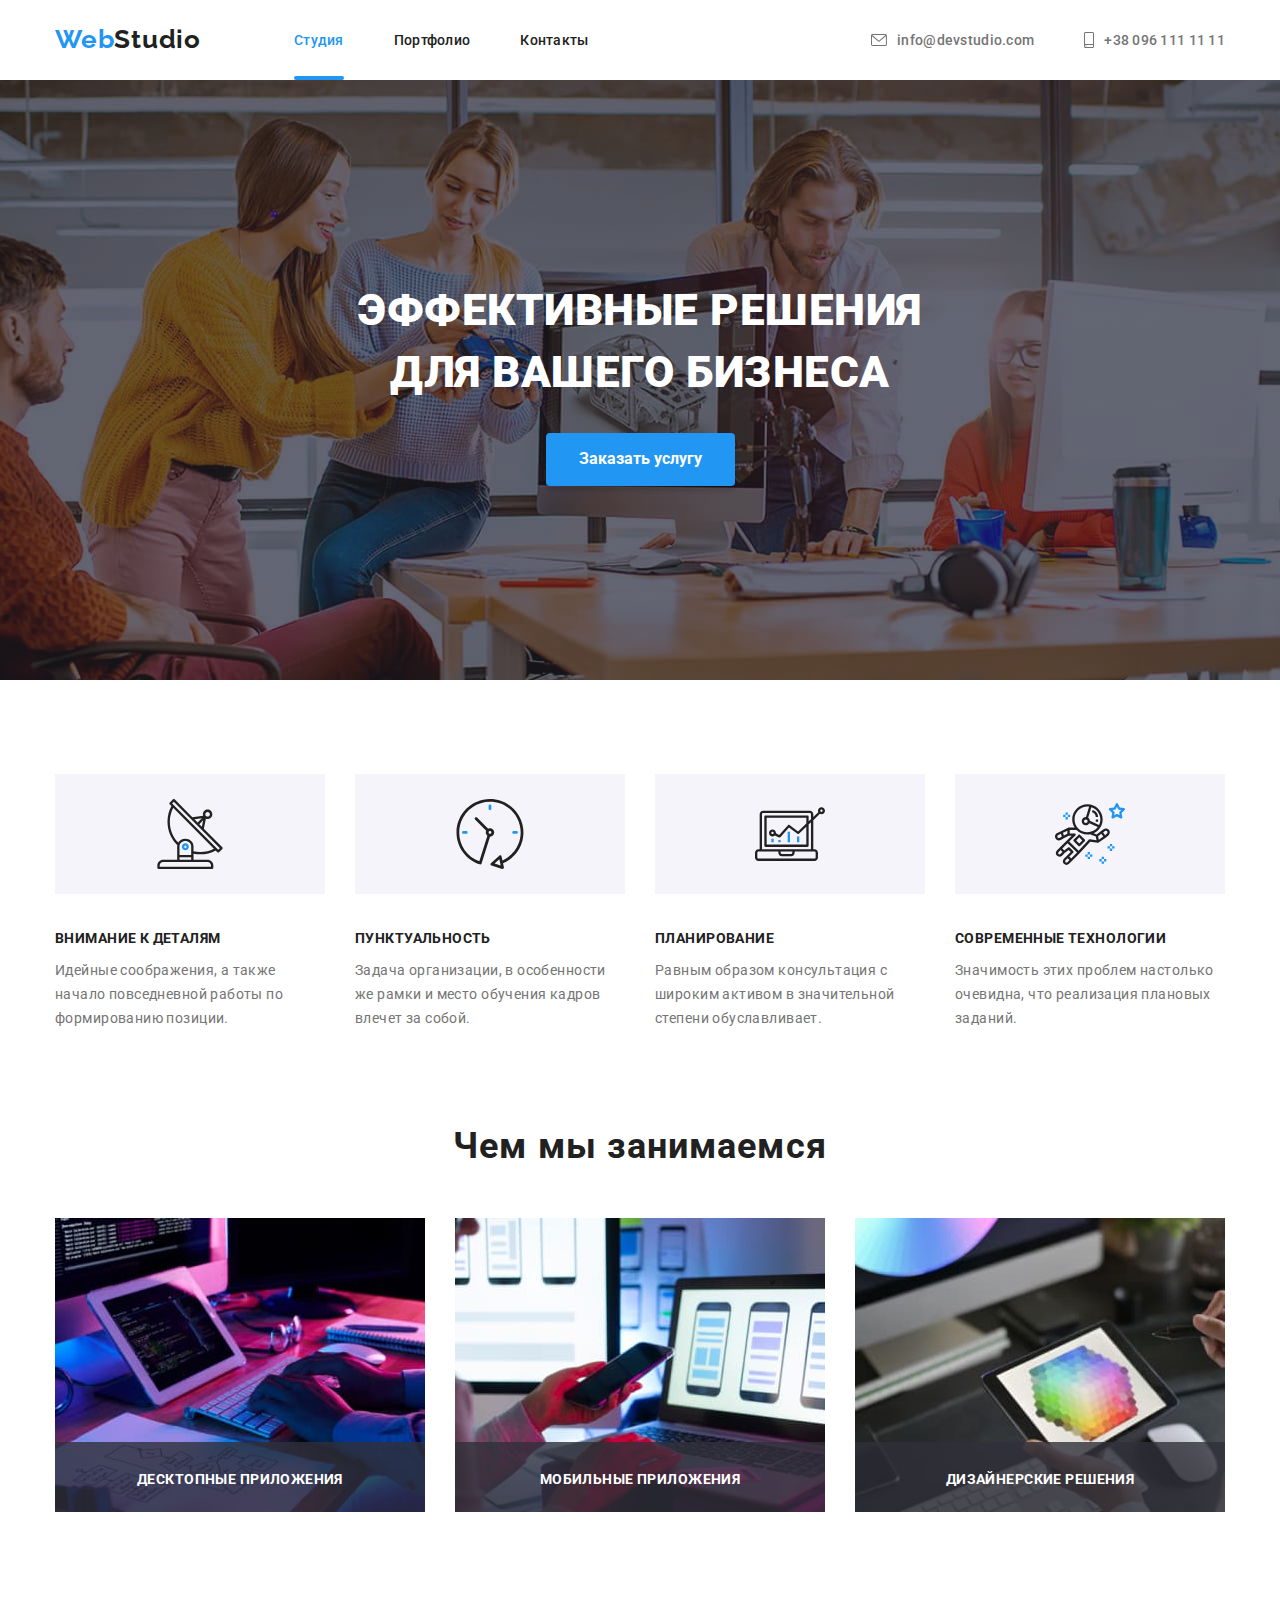
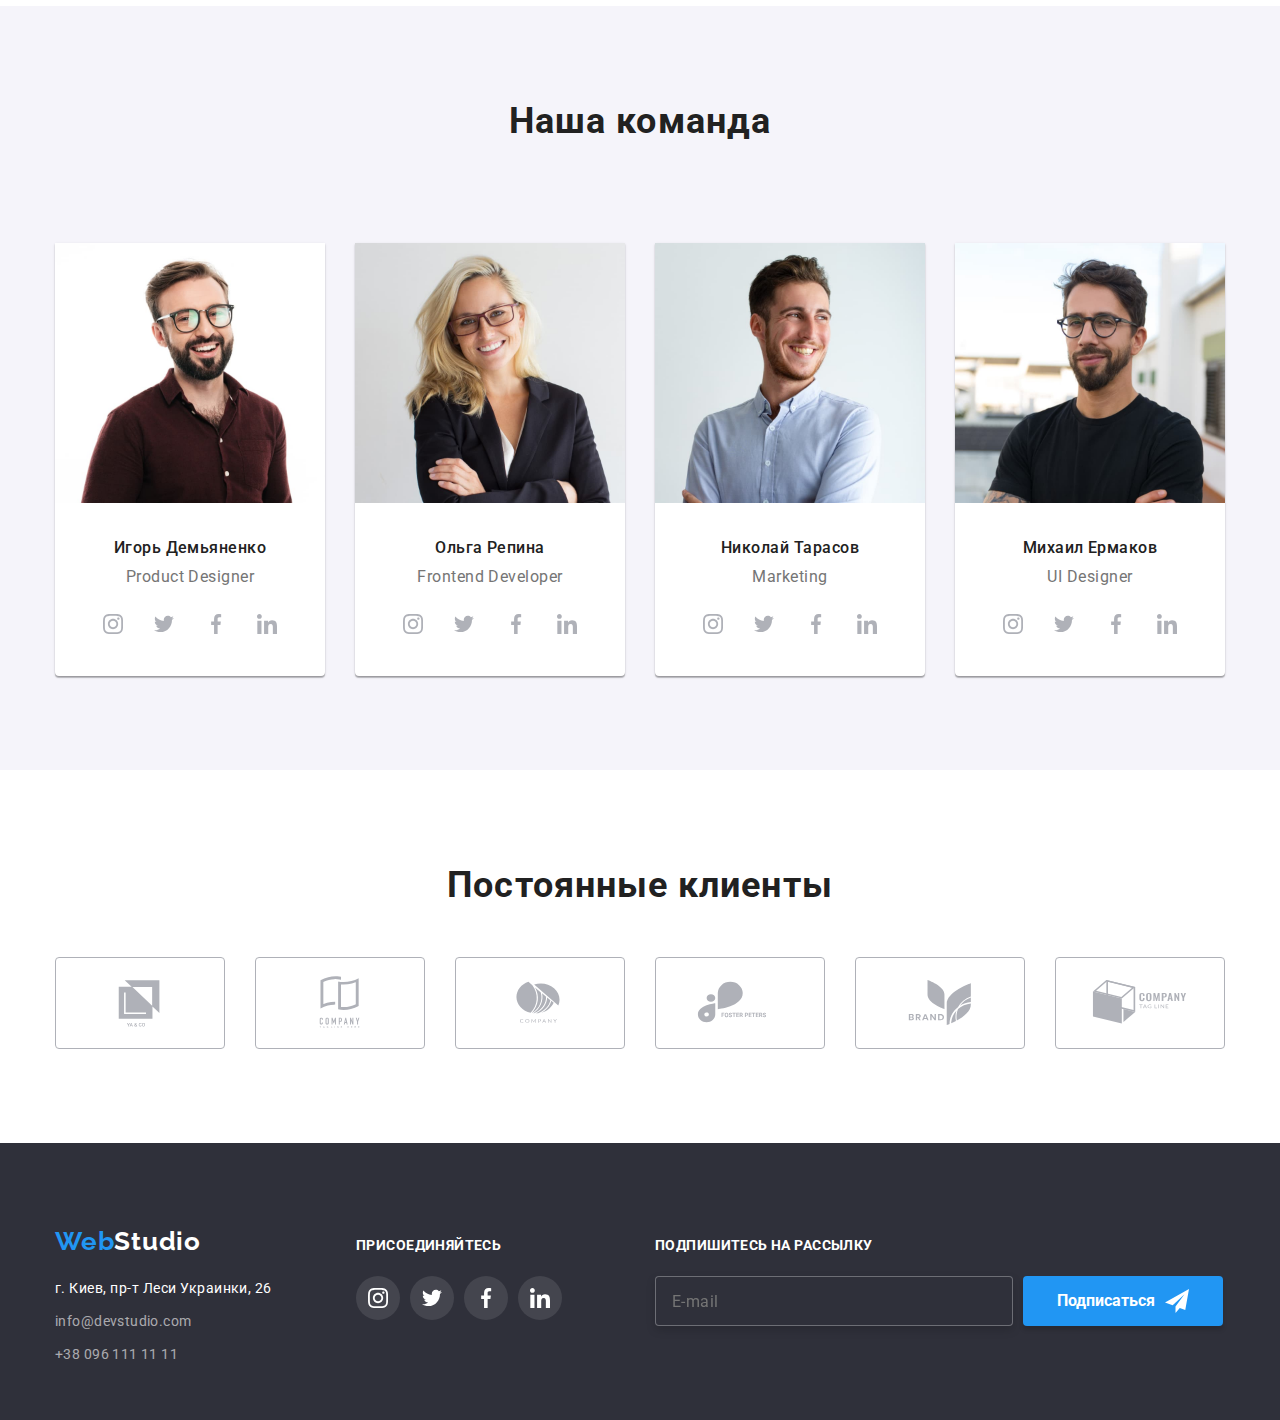
==== index.html @ 2223cd8e "new project" ====
<!DOCTYPE html>
<html lang="en">
<head>
    <meta charset="UTF-8">
    <meta http-equiv="X-UA-Compatible" content="IE=edge">
    <meta name="viewport" content="width=device-width, initial-scale=1.0">
    <title>Index</title>
    <link rel="preconnect" href="https://fonts.googleapis.com">
    <link rel="preconnect" href="https://fonts.gstatic.com" crossorigin>
    <link href="https://fonts.googleapis.com/css2?family=Raleway:wght@700&family=Roboto:wght@400;500;700;900&display=swap"
     rel="stylesheet">
     <link rel="stylesheet" href="https://cdnjs.cloudflare.com/ajax/libs/modern-normalize/1.1.0/modern-normalize.min.css">
    <link rel="stylesheet" href="./css/main.min.css">
</head>
<body>
    <header class="header">
        <div class="container header__container">
            <nav class="header__container">
                <a class="header__logo" href=""><span class="header__logo--accent">Web</span><span
                        class="header__logo--primary">Studio</span></a>
                <ul class="site-nav">
                    <li class="site-nav__item"><a class="site-nav__link site-nav__link--current" href="./index.html">Студия</a></li>
                    <li class="site-nav__item"><a class="site-nav__link "
                            href="./portfolio.html">Портфолио</a></li>
                    <li class="site-nav__item"><a class="site-nav__link" href="">Контакты</a></li>
                </ul>
            </nav>
            <ul class="site-nav">
                <li class="site-nav__item">
                    <a class="site-nav__link site-nav__contacts" href="mailto:info@devstudio.com"><svg class="site-nav__icon-contact"
                            width="16" height="12">
                            <use href="./images/symbol-defs.svg#icon-mail"></use>
                        </svg>info@devstudio.com</a>
                </li>
                <li class="site-nav__item">
                    <a class="site-nav__link site-nav__contacts" href="tel:380961111111"><svg class="site-nav__icon-contact"
                            width="10" height="16">
                            <use href="./images/symbol-defs.svg#icon-smartphone"></use>
                        </svg>+38 096 111 11 11</a>
                </li>
            </ul>
        </div>
    </header>
    <main>
        <section class="hero">
            <h1 class="hero__title">
                ЭФФЕКТИВНЫЕ РЕШЕНИЯ<br>ДЛЯ ВАШЕГО БИЗНЕСА
            </h1>
            <button data-modal-open class="hero__button" type="button">Заказать услугу</button>
        </section>
        <section class="section section__benefits ">
            <div class="container">
            <ul class="feature">
                <li class="feature__list">
                    <svg class="feature__icon"><use href="./images/symbol-defs.svg#icon-antenna"></use></svg>
                    <h3 class="feature__title">
                        Внимание к деталям
                    </h3>
                    <p class="feature__text">
                        Идейные соображения, а также начало повседневной работы по формированию позиции.
                    </p>
                </li>
                <li class="feature__list">
                    <svg class="feature__icon"><use href="./images/symbol-defs.svg#icon-clock"></use></svg>
                    <h3 class="feature__title">
                        Пунктуальность
                    </h3>
                    <p class="feature__text">
                        Задача организации, в особенности же рамки и место обучения кадров влечет за собой.
                    </p>
                </li>
                <li class="feature__list">
                    <svg class="feature__icon"><use href="./images/symbol-defs.svg#icon-diagram"></use></svg>
                    <h3 class="feature__title">
                        Планирование
                    </h3>
                    <p class="feature__text">
                        Равным образом консультация с широким активом в значительной степени обуславливает.
                    </p>
                </li>
                <li class="feature__list">
                    <svg class="feature__icon"><use href="./images/symbol-defs.svg#icon-astronaut"></use></svg>
                    <h3 class="feature__title">
                        Современные технологии
                    </h3>
                    <p class="feature__text">
                        Значимость этих проблем настолько очевидна, что реализация плановых заданий.
                    </p>
                </li>
            </ul>
            </div>
         </section>
            <section class="section">
            <div class="container">
            <h2 class="section__title">
                Чем мы занимаемся
            </h2>
            <ul class="projects">
                <li class="projects__position">
                    <img src="./images/img-pc.jpg" alt="pc" width="370">
                <h3 class="projects__title">
                    ДЕСКТОПНЫЕ ПРИЛОЖЕНИЯ
                </h3>
                </li>
                <li class="projects__position">
                    <img src="./images/img-notebook.jpg" alt="notebook" width="370">
                <h3 class="projects__title">МОБИЛЬНЫЕ ПРИЛОЖЕНИЯ</h3>
                </li>
                <li class="projects__position">
                    <img src="./images/img-tablet.jpg" alt="tablet" width="370">
                <h3 class="projects__title">ДИЗАЙНЕРСКИЕ РЕШЕНИЯ</h3>
                </li> 
            </ul>
            </div>
        </section>
        <section class="section section--background-grey">
            <div class="container">
            <h2 class="section__title">
                Наша команда
            </h2>
            <ul class="team">
                <li class="team--box-shadow">
                    <img src="./images/img1section2.jpg" alt="Product Designer" width="270">
                    <div class="team--box-position">
                         <h3 class="team__names">Игорь Демьяненко</h3>
                         <p class="team__profession">Product Designer</p>
                        <ul class="team__social-link">
                            <li class="team__social-link--position"><a href="https://www.instagram.com"><svg class="team__icon"><use href="./images/symbol-defs.svg#icon-instagram"></use></svg></a></li>        
                            <li class="team__social-link--position"><a href="https://www.twitter.com"><svg class="team__icon"><use href="./images/symbol-defs.svg#icon-twitter"></use></svg></a></li>
                            <li class="team__social-link--position"><a href="https://www.facebook.com"><svg class="team__icon"><use href="./images/symbol-defs.svg#icon-facebook"></use></svg></a></li>
                            <li class="team__social-link--position"><a href="https://www.linkedin.com"><svg class="team__icon"><use href="./images/symbol-defs.svg#icon-linkedin"></use></svg></a></li>
                        </ul>
                        </div>
                </li>
                <li class="team--box-shadow">
                    <img src="./images/img2section2.jpg" alt="Frontend Developer" width="270">
                   <div class="team--box-position">
                        <h3 class="team__names">Ольга Репина</h3>
                        <p class="team__profession">Frontend Developer</p>
                    <ul class="team__social-link">
                        <li class="team__social-link--position"><a href="https://www.instagram.com"><svg class="team__icon">
                                    <use href="./images/symbol-defs.svg#icon-instagram"></use>
                                </svg></a></li>
                        <li class="team__social-link--position"><a href="https://www.twitter.com"><svg class="team__icon">
                                    <use href="./images/symbol-defs.svg#icon-twitter"></use>
                                </svg></a></li>
                        <li class="team__social-link--position"><a href="https://www.facebook.com"><svg class="team__icon">
                                    <use href="./images/symbol-defs.svg#icon-facebook"></use>
                                </svg></a></li>
                        <li class="team__social-link--position"><a href="https://www.linkedin.com"><svg class="team__icon">
                                    <use href="./images/symbol-defs.svg#icon-linkedin"></use>
                                </svg></a></li>
                    </ul>
                    </div>
                </li>
                <li class="team--box-shadow">
                    <img src="./images/img3section2.jpg" alt="Marketing" width="270">
                   <div class="team--box-position">
                        <h3 class="team__names">Николай Тарасов</h3>
                        <p class="team__profession">Marketing</p>
                    <ul class="team__social-link">
                        <li class="team__social-link--position"><a href="https://www.instagram.com"><svg class="team__icon">
                                    <use href="./images/symbol-defs.svg#icon-instagram"></use>
                                </svg></a></li>
                        <li class="team__social-link--position"><a href="https://www.twitter.com"><svg class="team__icon">
                                    <use href="./images/symbol-defs.svg#icon-twitter"></use>
                                </svg></a></li>
                        <li class="team__social-link--position"><a href="https://www.facebook.com"><svg class="team__icon">
                                    <use href="./images/symbol-defs.svg#icon-facebook"></use>
                                </svg></a></li>
                        <li class="team__social-link--position"><a href="https://www.linkedin.com"><svg class="team__icon">
                                    <use href="./images/symbol-defs.svg#icon-linkedin"></use>
                                </svg></a></li>
                    </ul>
                    </div>
                </li>
                <li class="team--box-shadow">
                    <img src="./images/img4section2.jpg" alt="UI Designer" width="270">
                  <div class="team--box-position">
                    <h3 class="team__names">Михаил Ермаков</h3>
                    <p class="team__profession">UI Designer</p>
                <ul class="team__social-link">
                    <li class="team__social-link--position"><a href="https://www.instagram.com"><svg class="team__icon">
                                <use href="./images/symbol-defs.svg#icon-instagram"></use>
                            </svg></a></li>
                    <li class="team__social-link--position"><a href="https://www.twitter.com"><svg class="team__icon">
                                <use href="./images/symbol-defs.svg#icon-twitter"></use>
                            </svg></a></li>
                    <li class="team__social-link--position"><a href="https://www.facebook.com"><svg class="team__icon">
                                <use href="./images/symbol-defs.svg#icon-facebook"></use>
                            </svg></a></li>
                    <li class="team__social-link--position"><a href="https://www.linkedin.com"><svg class="team__icon">
                                <use href="./images/symbol-defs.svg#icon-linkedin"></use>
                            </svg></a></li>
                </ul>
                </div>
                </li>
            </ul>
            </div>
        </section> 
        <section class="section">
            <div class="container">
            <h2 class="section__title">Постоянные клиенты</h2>
            <ul class="company">
                <li class="company__icon-box"><a href="" class="company__icon-box--position"><svg class="company__icon" width="106" height="60"><use href="./images/symbol-defs2.svg#icon-company-1"></use></svg></a></li>
                <li class="company__icon-box"><a href="" class="company__icon-box--position"><svg class="company__icon" width="106" height="60"><use href="./images/symbol-defs2.svg#icon-company-2"></use></svg></a></li>
                <li class="company__icon-box"><a href="" class="company__icon-box--position"><svg class="company__icon" width="106" height="60"><use href="./images/symbol-defs2.svg#icon-company-3"></use></svg></a></li>
                <li class="company__icon-box"><a href="" class="company__icon-box--position"><svg class="company__icon" width="106" height="60"><use href="./images/symbol-defs2.svg#icon-company-4"></use></svg></a></li>
                <li class="company__icon-box"><a href="" class="company__icon-box--position"><svg class="company__icon" width="106" height="60"><use href="./images/symbol-defs2.svg#icon-company-5"></use></svg></a></li>
                <li class="company__icon-box"><a href="" class="company__icon-box--position"><svg class="company__icon" width="106" height="60"><use href="./images/symbol-defs2.svg#icon-company-6"></use></svg></a></li>
            </ul>
            </div>
        </section>
    </main>
    <footer class="footer">
        <div class="container">
            <div class="footer__container">
                <div class="footer__contacts">
                    <a class="footer__logo" href=""><span class="header__logo--accent">Web</span><span
                            class="footer__logo--white">Studio</span></a>
                <ul class="footer__item">
                 <li class="footer__item--bottom">
                    <address class="footer__address">г. Киев, пр-т Леси Украинки, 26</address>
                </li>
                <li class="footer__item--bottom">
                    <a class="site-nav__link site-nav__contacts site-nav__contacts--change-color" href="mailto:info@devstudio.com">info@devstudio.com</a>
                </li>
                <li class="footer__item--bottom">
                    <a class="site-nav__link site-nav__contacts site-nav__contacts--change-color" href="tel:380961111111">+38 096 111 11 11</a>
                </li>
            </ul>
                </div>
                <div class="footer__links">
                    <h3 class="footer__title">ПРИСОЕДИНЯЙТЕСЬ</h3>
                    <ul class="footer__social-links">
                        <li class="footer__social-links--background-hover"><a href="https://www.instagram.com"><svg class="footer__social-links--svg-hover">
                                <use href="./images/symbol-defs.svg#icon-instagram"></use>
                            </svg></a></li>
                        <li class="footer__social-links--background-hover"><a href="https://www.twitter.com"><svg class="footer__social-links--svg-hover">
                                <use href="./images/symbol-defs.svg#icon-twitter"></use>
                            </svg></a></li>
                        <li class="footer__social-links--background-hover"><a href="https://www.facebook.com"><svg class="footer__social-links--svg-hover">
                                <use href="./images/symbol-defs.svg#icon-facebook"></use>
                            </svg></a></li>
                        <li class="footer__social-links--background-hover"><a href="https://www.linkedin.com"><svg class="footer__social-links--svg-hover">
                            <use href="./images/symbol-defs.svg#icon-linkedin"></use>
                            </svg></a></li>
                    </ul>
                </div>
                <div class="footer__form">
                <form class="footer__form--position">
                    <label for="mail" class="footer__title">
                        ПОДПИШИТЕСЬ НА РАССЫЛКУ
                    </label>
                    <input class="footer__input" type="email" name="mail" id="mail" placeholder="E-mail">
                </form>
                <div class="footer__button--position">
                    <button class="footer__button" type="submit">Подписаться<svg class="footer__button--icon" width="34" height="34">
                            <use href="./images/symbol-defs.svg#icon-telegram"></use>
                        </svg></button>
                </div>
                </div>
            </div>
        </div>
    </footer>
    <div class="backdrop is-hidden" data-modal>
        <div class="modal">
            <button data-modal-close class="modal__button"><svg width="11" height="11"><use href="./images/symbol-defs.svg#icon-button-modal-close-blue"></use></svg></button>
                <h2 class="modal__title">Оставьте свои данные, мы Вам перезвоним</h2>
                <form class="form">
                <label class="form__field form__text">
                    Имя
                    <span class="form__wrapper">
                    <input class="form__input" type="text" name="name">
                    <svg class="form__icon" width="18" height="18">
                    <use href="./images/symbol-defs.svg#icon-person-black-18dp-1"></use>
                    </svg>
                    </span>
                </label>
                <label class="form__field form__text">
                    Телефон
                    <span class="form__wrapper">
                        <input class="form__input" type="tel" name="tel">
                        <svg class="form__icon" width="18" height="18">
                            <use href="./images/symbol-defs.svg#icon-phone-black-18dp-1"></use>
                        </svg>
                    </span>
                </label>
                <label class="form__field form__text">
                    Почта
                    <span class="form__wrapper">
                        <input class="form__input" type="email" name="email">
                        <svg class="form__icon" width="18" height="18">
                            <use href="./images/symbol-defs.svg#icon-email-black-18dp-1"></use>
                        </svg>
                    </span>
                </label>

                <ul>
                    <li class="form-field--feedback">
                        <label class="form-field__comments">Комментарии</label>
                        <textarea class="form-field__textarea-window" name="feedback" rows="5" placeholder="Введите текст"></textarea>
                    </li>
                    <li class="checkbox--position">
                        <input class="checkbox" type="checkbox" name="terms of an agreement" value="" id="policy">
                        <label class="feature__text" for="policy"><span class="checkbox__icon"><svg width="16" height="15"><use href="./images/symbol-defs.svg#icon-agree"></use></svg></span>Соглашаюсь с рассылкой и принимаю <span class="policy"> Условия договора</span></label>
                    </li>
                </ul>
                <div>
                    <button class="button__policy" type="submit">Отправить</button>
                </div>
       </form>
        </div>
    </div>
    <script src="./js/modal.js"></script>
</body>
</html>
---- css/main.min.css ----
/*! modern-normalize v1.1.0 | MIT License | https://github.com/sindresorhus/modern-normalize */*,::before,::after{-webkit-box-sizing:border-box;box-sizing:border-box}html{line-height:1.15;-webkit-text-size-adjust:100%;-moz-tab-size:4;-o-tab-size:4;tab-size:4}body{margin:0;font-family:system-ui,-apple-system,"Segoe UI",Roboto,Helvetica,Arial,sans-serif,"Apple Color Emoji","Segoe UI Emoji"}hr{height:0;color:inherit}abbr[title]{-webkit-text-decoration:underline dotted;text-decoration:underline dotted}b,strong{font-weight:bolder}code,kbd,samp,pre{font-family:ui-monospace, SFMono-Regular, Consolas, "Liberation Mono", Menlo, monospace;font-size:1em}small{font-size:80%}sub,sup{font-size:75%;line-height:0;position:relative;vertical-align:baseline}sub{bottom:-0.25em}sup{top:-0.5em}table{text-indent:0;border-color:inherit}button,input,optgroup,select,textarea{font-family:inherit;font-size:100%;line-height:1.15;margin:0}button,select{text-transform:none}button,[type="button"],[type="reset"],[type="submit"]{-webkit-appearance:button}::-moz-focus-inner{border-style:none;padding:0}:-moz-focusring{outline:1px dotted ButtonText}:-moz-ui-invalid{box-shadow:none}legend{padding:0}progress{vertical-align:baseline}::-webkit-inner-spin-button,::-webkit-outer-spin-button{height:auto}[type="search"]{-webkit-appearance:textfield;outline-offset:-2px}::-webkit-search-decoration{-webkit-appearance:none}::-webkit-file-upload-button{-webkit-appearance:button;font:inherit}summary{display:list-item}h1,h2,h3,h4,h5,h6,p{margin-top:0;margin-bottom:0%}ul{list-style:none;padding:0px;margin:0px}body{background-color:#e5e5e5;color:#212121;font-family:"Raleway", sans-serif;font-family:Roboto,sans-serif;letter-spacing:0.03em}textarea{resize:none;outline:none}input{outline:none}.container{margin:0 auto;width:1200px;padding-left:15px;padding-right:15px}.section{padding-top:94px;padding-bottom:94px;background-color:#fff}.header{margin:auto;background-color:#fff}.header--active{margin:auto;background-color:#fff;border-bottom:1px solid #ececec}.header__container{display:-webkit-box;display:-ms-flexbox;display:flex;-webkit-box-align:center;-ms-flex-align:center;align-items:center;-webkit-box-pack:justify;-ms-flex-pack:justify;justify-content:space-between}.header__logo{font-family:"Raleway";font-style:400;font-size:26px;line-height:1.2;letter-spacing:0.03em;font-weight:bold;text-decoration:none;margin-right:93px}.header__logo--accent{color:#2196f3}.header__logo--primary{color:#212121}.site-nav{display:-webkit-box;display:-ms-flexbox;display:flex;-webkit-box-align:center;-ms-flex-align:center;align-items:center;-webkit-box-pack:justify;-ms-flex-pack:justify;justify-content:space-between}.site-nav__link{display:-webkit-box;display:-ms-flexbox;display:flex;-webkit-box-align:center;-ms-flex-align:center;align-items:center;-webkit-box-pack:justify;-ms-flex-pack:justify;justify-content:space-between;color:#212121;font-weight:500;font-size:14px;line-height:1.15;letter-spacing:0.02em;text-decoration:none;-webkit-transition:250ms cubic-bezier(0.4, 0, 0.2, 1);transition:250ms cubic-bezier(0.4, 0, 0.2, 1)}.site-nav__link:hover,.site-nav__link:focus{color:#2196f3}.site-nav__link--current{color:#2196f3}.site-nav__link--current::after{position:absolute;bottom:0;content:"";display:block;width:100%;height:4px;border-radius:2px;background-color:#2196f3}.site-nav__link:hover>.site-nav__icon-contact,.site-nav__link:focus>.site-nav__icon-contact{fill:#2196f3}.site-nav__item{margin-right:50px;display:block;padding-top:32px;padding-bottom:32px;position:relative}.site-nav__item:last-child{margin-right:0px}.site-nav__contacts{display:-webkit-box;display:-ms-flexbox;display:flex;text-decoration:none;-webkit-box-align:center;-ms-flex-align:center;align-items:center;color:#757575;-webkit-transition:250ms cubic-bezier(0.4, 0, 0.2, 1);transition:250ms cubic-bezier(0.4, 0, 0.2, 1)}.site-nav__icon-contact{margin-right:10px;fill:#757575;-webkit-transition:250ms cubic-bezier(0.4, 0, 0.2, 1);transition:250ms cubic-bezier(0.4, 0, 0.2, 1)}.hero{padding-top:200px;padding-bottom:200px;background-color:#2f303a;text-align:center;height:600px;max-width:1600px;margin-left:auto;margin-right:auto;background-image:-webkit-gradient(linear, left top, right top, from(rgba(47,48,58,0.4)), to(rgba(47,48,58,0.4))),url("../images/Img-hero-background.jpg");background-image:linear-gradient(to right, rgba(47,48,58,0.4), rgba(47,48,58,0.4)),url("../images/Img-hero-background.jpg");background-repeat:no-repeat;background-position:center;background-size:cover}.hero__title{color:#fff;font-style:400;font-weight:900;font-size:44px;line-height:1.4;text-align:center}.hero__button{font-family:Roboto,sans-serif;color:#fff;background-color:#2196f3;font-style:normal;font-weight:700;font-size:16px;line-height:1.9;border-radius:4px;text-decoration:none;cursor:pointer;-webkit-box-shadow:0px 4px 4px rgba(0,0,0,0.15);box-shadow:0px 4px 4px rgba(0,0,0,0.15);padding:10px 32px;border:1px solid transparent;margin-right:auto;margin-left:auto;margin-top:30px;display:-webkit-box;display:-ms-flexbox;display:flex}.section__benefits{padding-bottom:0px}.feature{display:-webkit-box;display:-ms-flexbox;display:flex}.feature__list{width:calc((100% - 3 * 30px) / 4);margin-right:30px}.feature__list:nth-child(4n){margin-right:0}.feature__icon{padding:25px 100px 25px 100px;width:270px;height:120px;margin-bottom:30px;background-color:#f5f4fa}.feature__text{color:#757575;font-style:400;font-size:14px;line-height:1.7;letter-spacing:0.03em;display:-webkit-box;display:-ms-flexbox;display:flex}.feature__title{display:-webkit-box;display:-ms-flexbox;display:flex;color:#212121;font-style:400;font-weight:700;font-size:14px;line-height:1.5;letter-spacing:0.03em;text-transform:uppercase;margin-bottom:10px;margin-top:0px}.section__title{color:#212121;font-style:400;font-weight:700;font-size:36px;line-height:1.2;text-align:center;letter-spacing:0.03em;margin-top:0px;margin-bottom:50px}.projects{display:-webkit-box;display:-ms-flexbox;display:flex;-webkit-box-align:center;-ms-flex-align:center;align-items:center;-webkit-box-pack:justify;-ms-flex-pack:justify;justify-content:space-between}.projects__position{position:relative;display:-webkit-box;display:-ms-flexbox;display:flex}.projects__title{position:absolute;bottom:0;display:-webkit-box;display:-ms-flexbox;display:flex;-webkit-box-pack:center;-ms-flex-pack:center;justify-content:center;padding-top:27px;padding-bottom:27px;color:#212121;font-style:400;font-weight:700;font-size:14px;line-height:1.5;letter-spacing:0.03em;text-transform:uppercase;background:rgba(47,48,58,0.8);color:#fff;height:70px;width:370px}.section--background-grey{background-color:#f5f4fa}.team{display:-webkit-box;display:-ms-flexbox;display:flex;-webkit-box-align:center;-ms-flex-align:center;align-items:center;-webkit-box-pack:justify;-ms-flex-pack:justify;justify-content:space-between;padding-top:50px}.team--box-shadow{background:#fff;-webkit-box-shadow:0px 1px 3px rgba(0,0,0,0.12),0px 1px 1px rgba(0,0,0,0.14),0px 2px 1px rgba(0,0,0,0.2);box-shadow:0px 1px 3px rgba(0,0,0,0.12),0px 1px 1px rgba(0,0,0,0.14),0px 2px 1px rgba(0,0,0,0.2);border-radius:0px 0px 4px 4px}.team__names{color:#212121;font-style:400;font-weight:500;font-size:16px;line-height:1.2;text-align:center}.team__icon{display:-webkit-box;display:-ms-flexbox;display:flex;width:20px;height:20px;fill:#afb1b8}.team__profession{font-family:Roboto,sans-serif;font-style:normal;font-weight:normal;font-size:16px;line-height:1.2;letter-spacing:0.03em;color:#757575;text-align:center;padding-top:10px}.team--box-position{padding-top:30px;padding-bottom:30px}.team__social-link{display:-webkit-box;display:-ms-flexbox;display:flex;-ms-flex-pack:distribute;justify-content:space-around;-webkit-box-align:center;-ms-flex-align:center;align-items:center;padding-left:32px;padding-right:32px;padding-top:16px}.team__social-link--position{padding:0;border:none;width:44px;height:44px;border-radius:50%;display:-webkit-box;display:-ms-flexbox;display:flex;-webkit-box-pack:center;-ms-flex-pack:center;justify-content:center;-webkit-box-align:center;-ms-flex-align:center;align-items:center;-webkit-transform:rotateY(0deg);transform:rotateY(0deg);-webkit-transition:250ms cubic-bezier(0.4, 0, 0.2, 1),-webkit-transform 2250ms cubic-bezier(0.4, 0, 0.2, 1);transition:250ms cubic-bezier(0.4, 0, 0.2, 1),-webkit-transform 2250ms cubic-bezier(0.4, 0, 0.2, 1);transition:250ms cubic-bezier(0.4, 0, 0.2, 1),transform 2250ms cubic-bezier(0.4, 0, 0.2, 1);transition:250ms cubic-bezier(0.4, 0, 0.2, 1),transform 2250ms cubic-bezier(0.4, 0, 0.2, 1),-webkit-transform 2250ms cubic-bezier(0.4, 0, 0.2, 1)}.team__social-link--position:hover{background-color:#2196f3;-webkit-transform:rotateY(360deg);transform:rotateY(360deg)}.team__social-link--position:hover .team__icon{fill:#fff}.company{display:-webkit-box;display:-ms-flexbox;display:flex;-webkit-box-pack:center;-ms-flex-pack:center;justify-content:center}.company__icon{fill:#afb1b8}.company__icon-box{display:-webkit-box;display:-ms-flexbox;display:flex;width:170px;height:92px;border:1px solid #afb1b8;-webkit-box-sizing:border-box;box-sizing:border-box;border-radius:4px;margin-right:30px;-webkit-transition:250ms cubic-bezier(0.4, 0, 0.2, 1);transition:250ms cubic-bezier(0.4, 0, 0.2, 1)}.company__icon-box:last-child{margin-right:0}.company__icon-box--position{display:-webkit-box;display:-ms-flexbox;display:flex;-webkit-box-pack:center;-ms-flex-pack:center;justify-content:center;-webkit-box-align:center;-ms-flex-align:center;align-items:center;width:100%;height:100%;-webkit-transition:250ms cubic-bezier(0.4, 0, 0.2, 1);transition:250ms cubic-bezier(0.4, 0, 0.2, 1)}.company__icon-box--position:hover .company__icon,.company__icon-box--position:focus .company__icon{fill:#2196f3;-webkit-transition:250ms cubic-bezier(0.4, 0, 0.2, 1);transition:250ms cubic-bezier(0.4, 0, 0.2, 1)}.company__icon-box:hover,.company__icon-box:focus{border:1px solid #2196f3;fill:#2196f3;-webkit-transition:250ms cubic-bezier(0.4, 0, 0.2, 1);transition:250ms cubic-bezier(0.4, 0, 0.2, 1)}.backdrop{position:fixed;top:0;left:0;width:100%;height:100%;background-color:rgba(0,0,0,0.2);opacity:1;-webkit-transition:opacity 250ms cubic-bezier(0.4, 0, 0.2, 1);transition:opacity 250ms cubic-bezier(0.4, 0, 0.2, 1)}.backdrop.is-hidden{opacity:0;pointer-events:none}.backdrop.is-hidden .modal{-webkit-transform:translate(-50%, -50%) scale(0.8);transform:translate(-50%, -50%) scale(0.8)}.modal{width:528px;height:581px;background-color:#fff;-webkit-box-shadow:0px 1px 3px rgba(0,0,0,0.12),0px 1px 1px rgba(0,0,0,0.14),0px 2px 1px rgba(0,0,0,0.2);box-shadow:0px 1px 3px rgba(0,0,0,0.12),0px 1px 1px rgba(0,0,0,0.14),0px 2px 1px rgba(0,0,0,0.2);border-radius:4px;position:absolute;top:50%;left:50%;-webkit-transform:translate(-50%, -50%) scale(1);transform:translate(-50%, -50%) scale(1);-webkit-transition:250ms cubic-bezier(0.4, 0, 0.2, 1);transition:250ms cubic-bezier(0.4, 0, 0.2, 1)}.modal__title{font-style:normal;font-weight:bold;font-size:20px;line-height:1.15;text-align:center;letter-spacing:0.03em;margin-bottom:12px;color:#212121;padding-top:40px}.modal__button{margin-right:8px;margin-top:8px;margin-left:490px;width:30px;height:30px;background:#fff;border:1px solid rgba(0,0,0,0.1);-webkit-box-sizing:border-box;box-sizing:border-box;border-radius:50%;position:absolute;fill:#212121}.modal__button:hover,.modal__button:focus{cursor:pointer;fill:#2196f3;-webkit-transition:250ms cubic-bezier(0.4, 0, 0.2, 1);transition:250ms cubic-bezier(0.4, 0, 0.2, 1)}.form{padding-left:41px;padding-right:39px;padding-bottom:40px}.form__field{position:relative;display:block}.form__wrapper{position:relative;display:block;margin-bottom:10px;margin-top:4px}.form__text{color:#757575;font-style:normal;font-weight:normal;font-size:12px;line-height:1.16;letter-spacing:0.01em;margin-bottom:4px}.form__icon{position:absolute;left:12px;top:11px}.form__input{width:100%;height:40px;display:block;margin:0;padding-top:10px;padding-right:20px;padding-left:40px;padding-bottom:10px;font:inherit;border:1px solid rgba(33,33,33,0.2);border-radius:4px}.form__input:focus{border-color:#2196f3;cursor:pointer;-webkit-transition:250ms cubic-bezier(0.4, 0, 0.2, 1);transition:250ms cubic-bezier(0.4, 0, 0.2, 1)}.form__input:focus+.form__icon{fill:#2196f3;cursor:pointer;-webkit-transition:250ms cubic-bezier(0.4, 0, 0.2, 1);transition:250ms cubic-bezier(0.4, 0, 0.2, 1)}.form-field--feedback{display:-webkit-box;display:-ms-flexbox;display:flex;-webkit-box-orient:vertical;-webkit-box-direction:normal;-ms-flex-direction:column;flex-direction:column}.form-field--feedback textarea::-webkit-input-placeholder{color:rgba(117,117,117,0.5);font-style:normal;font-weight:normal;font-size:12px;line-height:1.16px;letter-spacing:0.01em}.form-field--feedback textarea:-ms-input-placeholder{color:rgba(117,117,117,0.5);font-style:normal;font-weight:normal;font-size:12px;line-height:1.16px;letter-spacing:0.01em}.form-field--feedback textarea::-ms-input-placeholder{color:rgba(117,117,117,0.5);font-style:normal;font-weight:normal;font-size:12px;line-height:1.16px;letter-spacing:0.01em}.form-field--feedback textarea::placeholder{color:rgba(117,117,117,0.5);font-style:normal;font-weight:normal;font-size:12px;line-height:1.16px;letter-spacing:0.01em}.form-field__textarea-window{border:1px solid rgba(33,33,33,0.2);-webkit-box-sizing:border-box;box-sizing:border-box;border-radius:4px;padding:12px 16px}.form-field__textarea-window:hover,.form-field__textarea-window:focus{border:1px solid #2196f3;-webkit-box-sizing:border-box;box-sizing:border-box;border-radius:4px;-webkit-transition:250ms cubic-bezier(0.4, 0, 0.2, 1);transition:250ms cubic-bezier(0.4, 0, 0.2, 1)}.form-field__comments{color:#757575;font-style:normal;font-weight:normal;font-size:12px;line-height:1.16;letter-spacing:0.01em;display:-webkit-box;display:-ms-flexbox;display:flex;padding:0;margin-bottom:4px}.policy{color:#2196f3;font-style:400;font-size:14px;display:-webkit-box;display:-ms-flexbox;display:flex;line-height:1.7;text-decoration:underline;padding-left:3px}.policy:focus,.policy:hover{cursor:pointer}.button__policy{font-family:Roboto,sans-serif;color:#fff;background-color:#2196f3;font-style:normal;font-weight:700;font-size:16px;line-height:1.9;border-radius:4px;text-decoration:none;cursor:pointer;-webkit-box-shadow:0px 4px 4px rgba(0,0,0,0.15);box-shadow:0px 4px 4px rgba(0,0,0,0.15);padding-left:56px;padding-top:10px;padding-bottom:10px;padding-right:55px;border:1px solid transparent;margin-right:auto;margin-left:auto;margin-top:30px;display:-webkit-box;display:-ms-flexbox;display:flex}.checkbox{position:absolute;appearance:none;-webkit-appearance:none;-moz-appearance:none}.checkbox__icon{display:-webkit-box;display:-ms-flexbox;display:flex;-webkit-box-align:center;-ms-flex-align:center;align-items:center;margin-right:8.38px;border-radius:4px;border:2px solid #212121;width:16px;height:15px;cursor:pointer}.checkbox:checked+label .checkbox__icon{background-color:#2196f3;border:none;-webkit-transition:250ms cubic-bezier(0.4, 0, 0.2, 1);transition:250ms cubic-bezier(0.4, 0, 0.2, 1);cursor:pointer}.checkbox--position{display:-webkit-box;display:-ms-flexbox;display:flex;-webkit-box-align:center;-ms-flex-align:center;align-items:center;-webkit-box-pack:center;-ms-flex-pack:center;justify-content:center;margin-top:20px}.checkbox--position label{display:-webkit-box;display:-ms-flexbox;display:flex;-webkit-box-align:center;-ms-flex-align:center;align-items:center;margin-left:7px}.button-product{font-family:Roboto,sans-serif;color:#212121;background-color:#f5f4fa;font-style:normal;font-weight:500;font-size:16px;line-height:1.6;letter-spacing:0.03em;cursor:pointer;-webkit-box-shadow:0px 3px 1px rgba(0,0,0,0.1),0px 1px 2px rgba(0,0,0,0.08),0px 2px 2px rgba(0,0,0,0.12);box-shadow:0px 3px 1px rgba(0,0,0,0.1),0px 1px 2px rgba(0,0,0,0.08),0px 2px 2px rgba(0,0,0,0.12);border-radius:4px;padding:6px 22px;text-decoration:none;border:1px solid transparent;margin-right:8px;-webkit-transition:250ms cubic-bezier(0.4, 0, 0.2, 1);transition:250ms cubic-bezier(0.4, 0, 0.2, 1)}.button-product:focus,.button-product:hover{color:#fff;background-color:#2196f3}.button-product--position{display:-webkit-box;display:-ms-flexbox;display:flex;-webkit-box-pack:center;-ms-flex-pack:center;justify-content:center;margin-bottom:50px}.product{display:-webkit-box;display:-ms-flexbox;display:flex;-ms-flex-wrap:wrap;flex-wrap:wrap;-webkit-box-pack:justify;-ms-flex-pack:justify;justify-content:space-between}.product__name{color:#212121;font-style:normal;font-weight:bold;font-size:18px;line-height:2;letter-spacing:0.06em;margin-left:24px;margin-bottom:0px}.product__subscribe{font-style:normal;font-weight:normal;font-size:16px;line-height:1.9;letter-spacing:0.03em;color:#757575;margin-left:24px;margin-bottom:0px}.product__text{padding-top:20px;padding-bottom:20px}.product__card{background:#fff;border:1px solid #eeeeee;-webkit-box-sizing:border-box;box-sizing:border-box;margin-bottom:30px}.product__card:focus,.product__card:hover{-webkit-box-shadow:0px 1px 1px rgba(0,0,0,0.12),0px 4px 4px rgba(0,0,0,0.06),1px 4px 6px rgba(0,0,0,0.16);box-shadow:0px 1px 1px rgba(0,0,0,0.12),0px 4px 4px rgba(0,0,0,0.06),1px 4px 6px rgba(0,0,0,0.16)}.product__card:nth-last-child(-n+3){margin-bottom:0}.product__hidden-text{position:absolute;top:63px;left:24px;right:24px;bottom:63px;font-style:normal;font-weight:normal;font-size:18px;line-height:1.5;letter-spacing:0.03em;color:#fff;opacity:0;-webkit-transform:translateY(100%);transform:translateY(100%);-webkit-transition:250ms cubic-bezier(0.4, 0, 0.2, 1);transition:250ms cubic-bezier(0.4, 0, 0.2, 1)}.product__card:hover .product__hidden-text{-webkit-transform:translateY(0);transform:translateY(0);opacity:1}.product__thumb{position:relative;overflow:hidden}.product__thumb::before{content:"";position:absolute;background:rgba(33,150,243,0.9);width:100%;height:100%;opacity:0;-webkit-transform:translateY(100%);transform:translateY(100%);-webkit-transition:250ms cubic-bezier(0.4, 0, 0.2, 1);transition:250ms cubic-bezier(0.4, 0, 0.2, 1)}.product__card:hover .product__thumb::before{-webkit-transform:translateY(0);transform:translateY(0);opacity:1}.footer{background-color:#2f303a}.footer__container{display:-webkit-box;display:-ms-flexbox;display:flex;-webkit-box-align:baseline;-ms-flex-align:baseline;align-items:baseline}.footer__contacts{display:block}.footer__logo{font-family:"Raleway";font-style:400;font-size:26px;line-height:1.2;letter-spacing:0.03em;font-weight:bold;text-decoration:none}.footer__logo--white{color:#fff}.footer__item{width:231px;margin-top:20px}.footer__item--bottom{margin-bottom:9px}.footer__item--bottom:last-child{margin-bottom:0}.site-nav__contacts--change-color{text-decoration:none;font-style:normal;font-weight:normal;font-size:14px;line-height:1.7;letter-spacing:0.03em;color:rgba(255,255,255,0.6);-webkit-transition:250ms cubic-bezier(0.4, 0, 0.2, 1);transition:250ms cubic-bezier(0.4, 0, 0.2, 1)}.footer__address{font-style:normal;color:#fff;font-size:14px;line-height:1.7}.footer__links{padding-left:70px;padding-top:72px;padding-bottom:100px}.footer__title{display:-webkit-box;display:-ms-flexbox;display:flex;color:#fff;font-style:400;font-weight:700;font-size:14px;line-height:1.5;letter-spacing:0.03em;text-transform:uppercase;margin-bottom:0px;margin-top:0px}.footer__social-links{display:-webkit-box;display:-ms-flexbox;display:flex;-webkit-box-align:center;-ms-flex-align:center;align-items:center;padding-top:20px}.footer__social-links--background-hover{padding:0;border:none;width:44px;height:44px;border-radius:50%;display:-webkit-box;display:-ms-flexbox;display:flex;-webkit-box-pack:center;-ms-flex-pack:center;justify-content:center;-webkit-box-align:center;-ms-flex-align:center;align-items:center;background:rgba(255,255,255,0.1);margin-right:10px;-webkit-transition:250ms cubic-bezier(0.4, 0, 0.2, 1);transition:250ms cubic-bezier(0.4, 0, 0.2, 1)}.footer__social-links--background-hover:last-child{margin-right:0}.footer__social-links--svg-hover{display:-webkit-box;display:-ms-flexbox;display:flex;-webkit-box-pack:center;-ms-flex-pack:center;justify-content:center;width:20px;height:20px;fill:#fff;-webkit-transition:250ms cubic-bezier(0.4, 0, 0.2, 1);transition:250ms cubic-bezier(0.4, 0, 0.2, 1)}.footer__social-links--svg-hover:hover,.footer__social-links--background-hover:hover{background-color:#2196f3;fill:#fff}.footer__form{display:-webkit-box;display:-ms-flexbox;display:flex;-webkit-box-align:center;-ms-flex-align:center;align-items:center;width:770px;padding-left:93px}.footer__form--position{display:-webkit-box;display:-ms-flexbox;display:flex;-webkit-box-orient:vertical;-webkit-box-direction:normal;-ms-flex-direction:column;flex-direction:column;-webkit-box-pack:center;-ms-flex-pack:center;justify-content:center}.footer__input{width:358px;height:50px;border:1px solid rgba(255,255,255,0.3);-webkit-box-sizing:border-box;box-sizing:border-box;-webkit-filter:drop-shadow(0px 4px 4px rgba(0,0,0,0.15));filter:drop-shadow(0px 4px 4px rgba(0,0,0,0.15));border-radius:4px;background:#2f303a;margin-top:20px;font-style:normal;font-weight:normal;font-size:16px;line-height:20px;padding-left:16px;padding-top:15px;padding-bottom:15px;display:-webkit-box;display:-ms-flexbox;display:flex;-webkit-box-align:center;-ms-flex-align:center;align-items:center;letter-spacing:0.03em;color:rgba(255,255,255,0.6)}.footer__button{display:-webkit-box;display:-ms-flexbox;display:flex;-webkit-box-align:center;-ms-flex-align:center;align-items:center;-webkit-box-pack:center;-ms-flex-pack:center;justify-content:center;width:200px;height:50px;color:#fff;background-color:#2196f3;font-style:normal;font-weight:700;font-size:16px;line-height:1.9;border-radius:4px;text-decoration:none;cursor:pointer;-webkit-box-shadow:0px 4px 4px rgba(0,0,0,0.15);box-shadow:0px 4px 4px rgba(0,0,0,0.15);border:1px solid transparent}.footer__button--position{margin-left:10px;margin-bottom:92px;margin-top:133px}.footer__button--icon{padding-left:10px;display:-webkit-box;display:-ms-flexbox;display:flex;-webkit-box-pack:center;-ms-flex-pack:center;justify-content:center}
/*# sourceMappingURL=main.min.css.map */
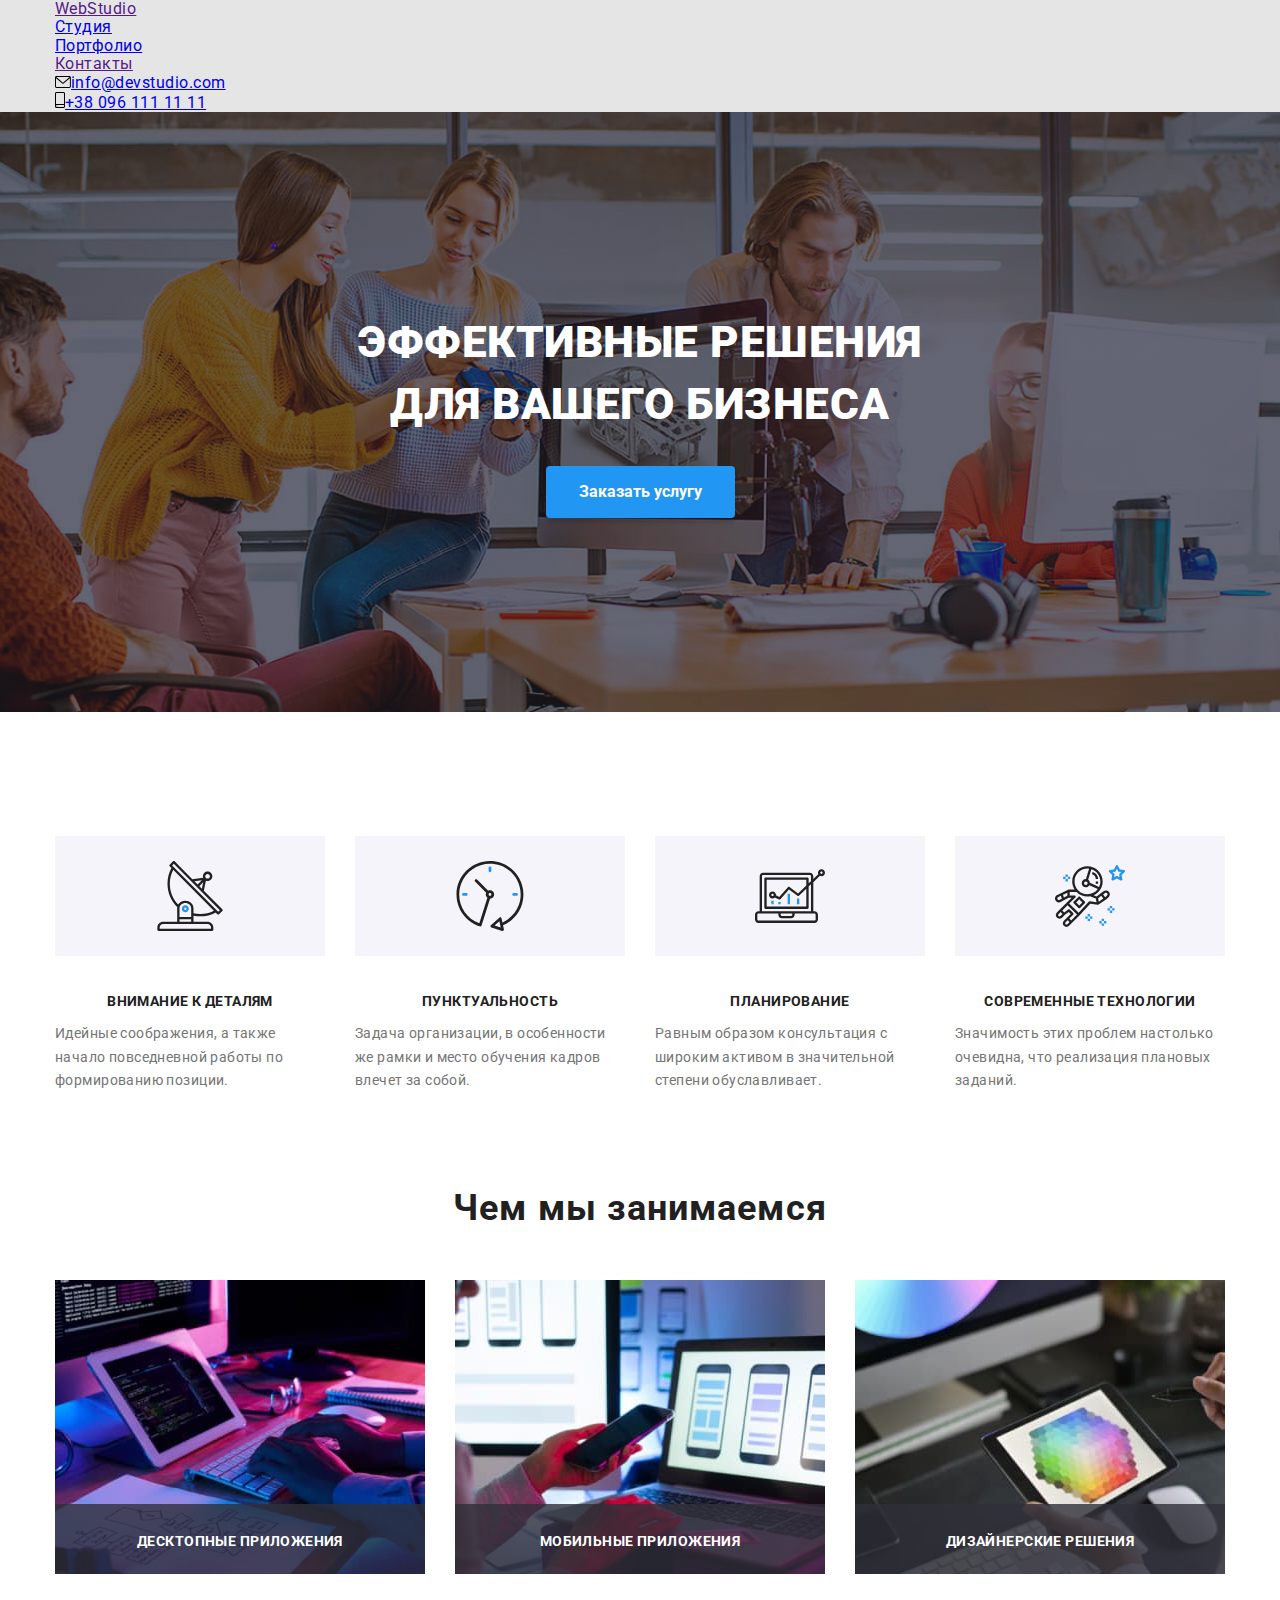
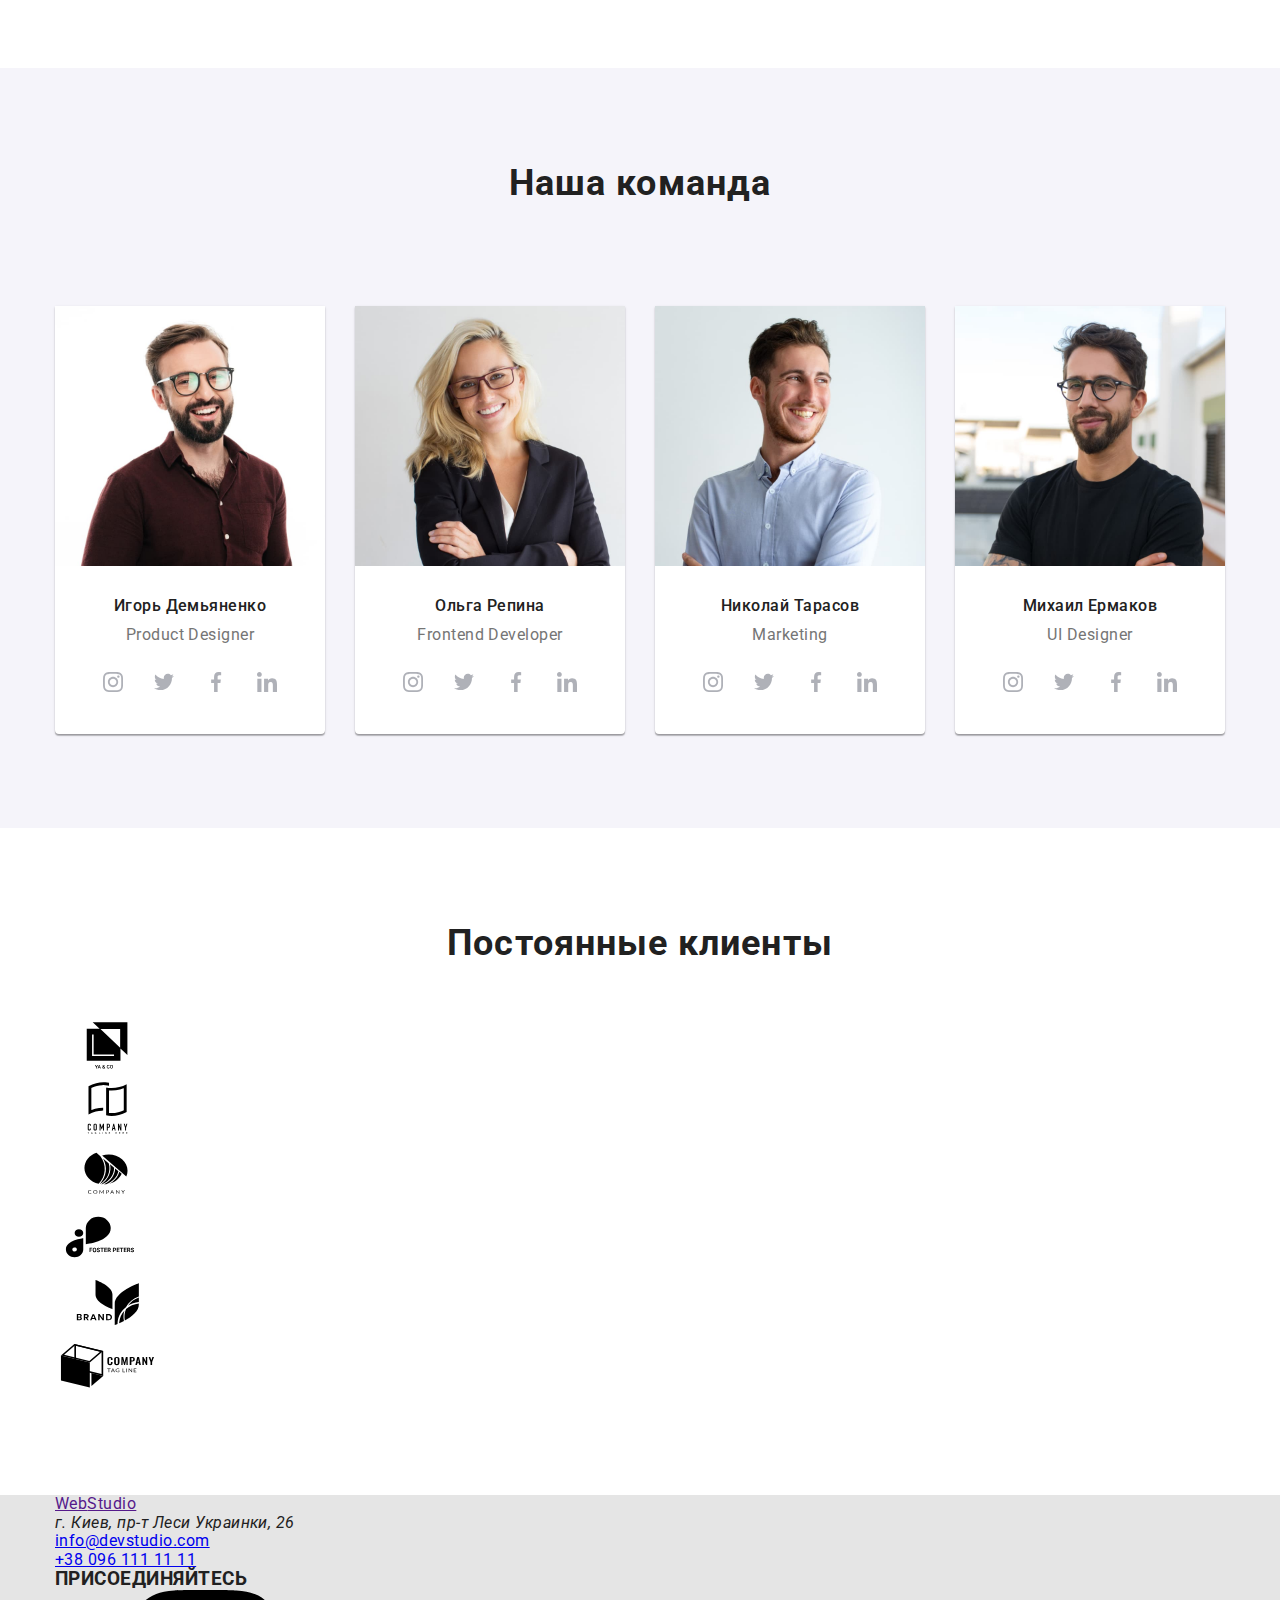
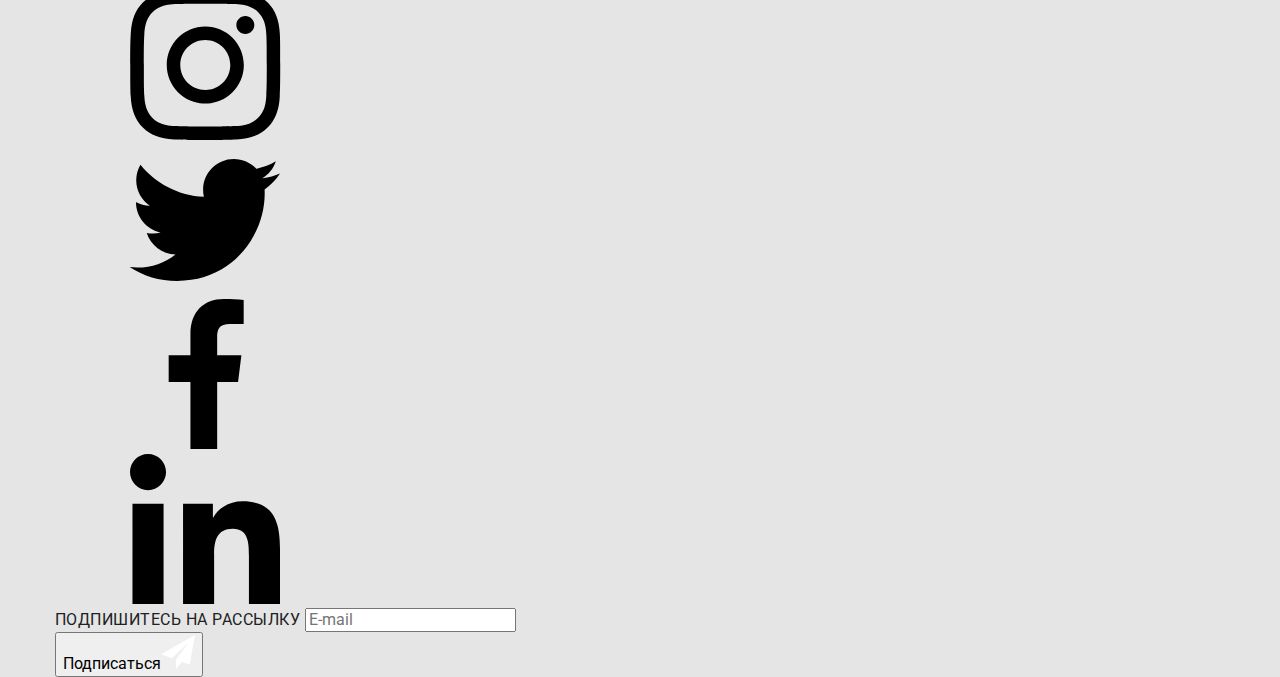
==== commit 65d1c040: "загрузка мобильной версии" ====
--- a/index.html
+++ b/index.html
@@ -92,7 +92,7 @@
          </section>
             <section class="section">
             <div class="container">
-            <h2 class="section__title">
+            <h2 class="section__title--hidden">
                 Чем мы занимаемся
             </h2>
             <ul class="projects">
--- a/css/main.min.css
+++ b/css/main.min.css
@@ -1,2 +1,2 @@
-/*! modern-normalize v1.1.0 | MIT License | https://github.com/sindresorhus/modern-normalize */*,::before,::after{-webkit-box-sizing:border-box;box-sizing:border-box}html{line-height:1.15;-webkit-text-size-adjust:100%;-moz-tab-size:4;-o-tab-size:4;tab-size:4}body{margin:0;font-family:system-ui,-apple-system,"Segoe UI",Roboto,Helvetica,Arial,sans-serif,"Apple Color Emoji","Segoe UI Emoji"}hr{height:0;color:inherit}abbr[title]{-webkit-text-decoration:underline dotted;text-decoration:underline dotted}b,strong{font-weight:bolder}code,kbd,samp,pre{font-family:ui-monospace, SFMono-Regular, Consolas, "Liberation Mono", Menlo, monospace;font-size:1em}small{font-size:80%}sub,sup{font-size:75%;line-height:0;position:relative;vertical-align:baseline}sub{bottom:-0.25em}sup{top:-0.5em}table{text-indent:0;border-color:inherit}button,input,optgroup,select,textarea{font-family:inherit;font-size:100%;line-height:1.15;margin:0}button,select{text-transform:none}button,[type="button"],[type="reset"],[type="submit"]{-webkit-appearance:button}::-moz-focus-inner{border-style:none;padding:0}:-moz-focusring{outline:1px dotted ButtonText}:-moz-ui-invalid{box-shadow:none}legend{padding:0}progress{vertical-align:baseline}::-webkit-inner-spin-button,::-webkit-outer-spin-button{height:auto}[type="search"]{-webkit-appearance:textfield;outline-offset:-2px}::-webkit-search-decoration{-webkit-appearance:none}::-webkit-file-upload-button{-webkit-appearance:button;font:inherit}summary{display:list-item}h1,h2,h3,h4,h5,h6,p{margin-top:0;margin-bottom:0%}ul{list-style:none;padding:0px;margin:0px}body{background-color:#e5e5e5;color:#212121;font-family:"Raleway", sans-serif;font-family:Roboto,sans-serif;letter-spacing:0.03em}textarea{resize:none;outline:none}input{outline:none}.container{margin:0 auto;width:1200px;padding-left:15px;padding-right:15px}.section{padding-top:94px;padding-bottom:94px;background-color:#fff}.header{margin:auto;background-color:#fff}.header--active{margin:auto;background-color:#fff;border-bottom:1px solid #ececec}.header__container{display:-webkit-box;display:-ms-flexbox;display:flex;-webkit-box-align:center;-ms-flex-align:center;align-items:center;-webkit-box-pack:justify;-ms-flex-pack:justify;justify-content:space-between}.header__logo{font-family:"Raleway";font-style:400;font-size:26px;line-height:1.2;letter-spacing:0.03em;font-weight:bold;text-decoration:none;margin-right:93px}.header__logo--accent{color:#2196f3}.header__logo--primary{color:#212121}.site-nav{display:-webkit-box;display:-ms-flexbox;display:flex;-webkit-box-align:center;-ms-flex-align:center;align-items:center;-webkit-box-pack:justify;-ms-flex-pack:justify;justify-content:space-between}.site-nav__link{display:-webkit-box;display:-ms-flexbox;display:flex;-webkit-box-align:center;-ms-flex-align:center;align-items:center;-webkit-box-pack:justify;-ms-flex-pack:justify;justify-content:space-between;color:#212121;font-weight:500;font-size:14px;line-height:1.15;letter-spacing:0.02em;text-decoration:none;-webkit-transition:250ms cubic-bezier(0.4, 0, 0.2, 1);transition:250ms cubic-bezier(0.4, 0, 0.2, 1)}.site-nav__link:hover,.site-nav__link:focus{color:#2196f3}.site-nav__link--current{color:#2196f3}.site-nav__link--current::after{position:absolute;bottom:0;content:"";display:block;width:100%;height:4px;border-radius:2px;background-color:#2196f3}.site-nav__link:hover>.site-nav__icon-contact,.site-nav__link:focus>.site-nav__icon-contact{fill:#2196f3}.site-nav__item{margin-right:50px;display:block;padding-top:32px;padding-bottom:32px;position:relative}.site-nav__item:last-child{margin-right:0px}.site-nav__contacts{display:-webkit-box;display:-ms-flexbox;display:flex;text-decoration:none;-webkit-box-align:center;-ms-flex-align:center;align-items:center;color:#757575;-webkit-transition:250ms cubic-bezier(0.4, 0, 0.2, 1);transition:250ms cubic-bezier(0.4, 0, 0.2, 1)}.site-nav__icon-contact{margin-right:10px;fill:#757575;-webkit-transition:250ms cubic-bezier(0.4, 0, 0.2, 1);transition:250ms cubic-bezier(0.4, 0, 0.2, 1)}.hero{padding-top:200px;padding-bottom:200px;background-color:#2f303a;text-align:center;height:600px;max-width:1600px;margin-left:auto;margin-right:auto;background-image:-webkit-gradient(linear, left top, right top, from(rgba(47,48,58,0.4)), to(rgba(47,48,58,0.4))),url("../images/Img-hero-background.jpg");background-image:linear-gradient(to right, rgba(47,48,58,0.4), rgba(47,48,58,0.4)),url("../images/Img-hero-background.jpg");background-repeat:no-repeat;background-position:center;background-size:cover}.hero__title{color:#fff;font-style:400;font-weight:900;font-size:44px;line-height:1.4;text-align:center}.hero__button{font-family:Roboto,sans-serif;color:#fff;background-color:#2196f3;font-style:normal;font-weight:700;font-size:16px;line-height:1.9;border-radius:4px;text-decoration:none;cursor:pointer;-webkit-box-shadow:0px 4px 4px rgba(0,0,0,0.15);box-shadow:0px 4px 4px rgba(0,0,0,0.15);padding:10px 32px;border:1px solid transparent;margin-right:auto;margin-left:auto;margin-top:30px;display:-webkit-box;display:-ms-flexbox;display:flex}.section__benefits{padding-bottom:0px}.feature{display:-webkit-box;display:-ms-flexbox;display:flex}.feature__list{width:calc((100% - 3 * 30px) / 4);margin-right:30px}.feature__list:nth-child(4n){margin-right:0}.feature__icon{padding:25px 100px 25px 100px;width:270px;height:120px;margin-bottom:30px;background-color:#f5f4fa}.feature__text{color:#757575;font-style:400;font-size:14px;line-height:1.7;letter-spacing:0.03em;display:-webkit-box;display:-ms-flexbox;display:flex}.feature__title{display:-webkit-box;display:-ms-flexbox;display:flex;color:#212121;font-style:400;font-weight:700;font-size:14px;line-height:1.5;letter-spacing:0.03em;text-transform:uppercase;margin-bottom:10px;margin-top:0px}.section__title{color:#212121;font-style:400;font-weight:700;font-size:36px;line-height:1.2;text-align:center;letter-spacing:0.03em;margin-top:0px;margin-bottom:50px}.projects{display:-webkit-box;display:-ms-flexbox;display:flex;-webkit-box-align:center;-ms-flex-align:center;align-items:center;-webkit-box-pack:justify;-ms-flex-pack:justify;justify-content:space-between}.projects__position{position:relative;display:-webkit-box;display:-ms-flexbox;display:flex}.projects__title{position:absolute;bottom:0;display:-webkit-box;display:-ms-flexbox;display:flex;-webkit-box-pack:center;-ms-flex-pack:center;justify-content:center;padding-top:27px;padding-bottom:27px;color:#212121;font-style:400;font-weight:700;font-size:14px;line-height:1.5;letter-spacing:0.03em;text-transform:uppercase;background:rgba(47,48,58,0.8);color:#fff;height:70px;width:370px}.section--background-grey{background-color:#f5f4fa}.team{display:-webkit-box;display:-ms-flexbox;display:flex;-webkit-box-align:center;-ms-flex-align:center;align-items:center;-webkit-box-pack:justify;-ms-flex-pack:justify;justify-content:space-between;padding-top:50px}.team--box-shadow{background:#fff;-webkit-box-shadow:0px 1px 3px rgba(0,0,0,0.12),0px 1px 1px rgba(0,0,0,0.14),0px 2px 1px rgba(0,0,0,0.2);box-shadow:0px 1px 3px rgba(0,0,0,0.12),0px 1px 1px rgba(0,0,0,0.14),0px 2px 1px rgba(0,0,0,0.2);border-radius:0px 0px 4px 4px}.team__names{color:#212121;font-style:400;font-weight:500;font-size:16px;line-height:1.2;text-align:center}.team__icon{display:-webkit-box;display:-ms-flexbox;display:flex;width:20px;height:20px;fill:#afb1b8}.team__profession{font-family:Roboto,sans-serif;font-style:normal;font-weight:normal;font-size:16px;line-height:1.2;letter-spacing:0.03em;color:#757575;text-align:center;padding-top:10px}.team--box-position{padding-top:30px;padding-bottom:30px}.team__social-link{display:-webkit-box;display:-ms-flexbox;display:flex;-ms-flex-pack:distribute;justify-content:space-around;-webkit-box-align:center;-ms-flex-align:center;align-items:center;padding-left:32px;padding-right:32px;padding-top:16px}.team__social-link--position{padding:0;border:none;width:44px;height:44px;border-radius:50%;display:-webkit-box;display:-ms-flexbox;display:flex;-webkit-box-pack:center;-ms-flex-pack:center;justify-content:center;-webkit-box-align:center;-ms-flex-align:center;align-items:center;-webkit-transform:rotateY(0deg);transform:rotateY(0deg);-webkit-transition:250ms cubic-bezier(0.4, 0, 0.2, 1),-webkit-transform 2250ms cubic-bezier(0.4, 0, 0.2, 1);transition:250ms cubic-bezier(0.4, 0, 0.2, 1),-webkit-transform 2250ms cubic-bezier(0.4, 0, 0.2, 1);transition:250ms cubic-bezier(0.4, 0, 0.2, 1),transform 2250ms cubic-bezier(0.4, 0, 0.2, 1);transition:250ms cubic-bezier(0.4, 0, 0.2, 1),transform 2250ms cubic-bezier(0.4, 0, 0.2, 1),-webkit-transform 2250ms cubic-bezier(0.4, 0, 0.2, 1)}.team__social-link--position:hover{background-color:#2196f3;-webkit-transform:rotateY(360deg);transform:rotateY(360deg)}.team__social-link--position:hover .team__icon{fill:#fff}.company{display:-webkit-box;display:-ms-flexbox;display:flex;-webkit-box-pack:center;-ms-flex-pack:center;justify-content:center}.company__icon{fill:#afb1b8}.company__icon-box{display:-webkit-box;display:-ms-flexbox;display:flex;width:170px;height:92px;border:1px solid #afb1b8;-webkit-box-sizing:border-box;box-sizing:border-box;border-radius:4px;margin-right:30px;-webkit-transition:250ms cubic-bezier(0.4, 0, 0.2, 1);transition:250ms cubic-bezier(0.4, 0, 0.2, 1)}.company__icon-box:last-child{margin-right:0}.company__icon-box--position{display:-webkit-box;display:-ms-flexbox;display:flex;-webkit-box-pack:center;-ms-flex-pack:center;justify-content:center;-webkit-box-align:center;-ms-flex-align:center;align-items:center;width:100%;height:100%;-webkit-transition:250ms cubic-bezier(0.4, 0, 0.2, 1);transition:250ms cubic-bezier(0.4, 0, 0.2, 1)}.company__icon-box--position:hover .company__icon,.company__icon-box--position:focus .company__icon{fill:#2196f3;-webkit-transition:250ms cubic-bezier(0.4, 0, 0.2, 1);transition:250ms cubic-bezier(0.4, 0, 0.2, 1)}.company__icon-box:hover,.company__icon-box:focus{border:1px solid #2196f3;fill:#2196f3;-webkit-transition:250ms cubic-bezier(0.4, 0, 0.2, 1);transition:250ms cubic-bezier(0.4, 0, 0.2, 1)}.backdrop{position:fixed;top:0;left:0;width:100%;height:100%;background-color:rgba(0,0,0,0.2);opacity:1;-webkit-transition:opacity 250ms cubic-bezier(0.4, 0, 0.2, 1);transition:opacity 250ms cubic-bezier(0.4, 0, 0.2, 1)}.backdrop.is-hidden{opacity:0;pointer-events:none}.backdrop.is-hidden .modal{-webkit-transform:translate(-50%, -50%) scale(0.8);transform:translate(-50%, -50%) scale(0.8)}.modal{width:528px;height:581px;background-color:#fff;-webkit-box-shadow:0px 1px 3px rgba(0,0,0,0.12),0px 1px 1px rgba(0,0,0,0.14),0px 2px 1px rgba(0,0,0,0.2);box-shadow:0px 1px 3px rgba(0,0,0,0.12),0px 1px 1px rgba(0,0,0,0.14),0px 2px 1px rgba(0,0,0,0.2);border-radius:4px;position:absolute;top:50%;left:50%;-webkit-transform:translate(-50%, -50%) scale(1);transform:translate(-50%, -50%) scale(1);-webkit-transition:250ms cubic-bezier(0.4, 0, 0.2, 1);transition:250ms cubic-bezier(0.4, 0, 0.2, 1)}.modal__title{font-style:normal;font-weight:bold;font-size:20px;line-height:1.15;text-align:center;letter-spacing:0.03em;margin-bottom:12px;color:#212121;padding-top:40px}.modal__button{margin-right:8px;margin-top:8px;margin-left:490px;width:30px;height:30px;background:#fff;border:1px solid rgba(0,0,0,0.1);-webkit-box-sizing:border-box;box-sizing:border-box;border-radius:50%;position:absolute;fill:#212121}.modal__button:hover,.modal__button:focus{cursor:pointer;fill:#2196f3;-webkit-transition:250ms cubic-bezier(0.4, 0, 0.2, 1);transition:250ms cubic-bezier(0.4, 0, 0.2, 1)}.form{padding-left:41px;padding-right:39px;padding-bottom:40px}.form__field{position:relative;display:block}.form__wrapper{position:relative;display:block;margin-bottom:10px;margin-top:4px}.form__text{color:#757575;font-style:normal;font-weight:normal;font-size:12px;line-height:1.16;letter-spacing:0.01em;margin-bottom:4px}.form__icon{position:absolute;left:12px;top:11px}.form__input{width:100%;height:40px;display:block;margin:0;padding-top:10px;padding-right:20px;padding-left:40px;padding-bottom:10px;font:inherit;border:1px solid rgba(33,33,33,0.2);border-radius:4px}.form__input:focus{border-color:#2196f3;cursor:pointer;-webkit-transition:250ms cubic-bezier(0.4, 0, 0.2, 1);transition:250ms cubic-bezier(0.4, 0, 0.2, 1)}.form__input:focus+.form__icon{fill:#2196f3;cursor:pointer;-webkit-transition:250ms cubic-bezier(0.4, 0, 0.2, 1);transition:250ms cubic-bezier(0.4, 0, 0.2, 1)}.form-field--feedback{display:-webkit-box;display:-ms-flexbox;display:flex;-webkit-box-orient:vertical;-webkit-box-direction:normal;-ms-flex-direction:column;flex-direction:column}.form-field--feedback textarea::-webkit-input-placeholder{color:rgba(117,117,117,0.5);font-style:normal;font-weight:normal;font-size:12px;line-height:1.16px;letter-spacing:0.01em}.form-field--feedback textarea:-ms-input-placeholder{color:rgba(117,117,117,0.5);font-style:normal;font-weight:normal;font-size:12px;line-height:1.16px;letter-spacing:0.01em}.form-field--feedback textarea::-ms-input-placeholder{color:rgba(117,117,117,0.5);font-style:normal;font-weight:normal;font-size:12px;line-height:1.16px;letter-spacing:0.01em}.form-field--feedback textarea::placeholder{color:rgba(117,117,117,0.5);font-style:normal;font-weight:normal;font-size:12px;line-height:1.16px;letter-spacing:0.01em}.form-field__textarea-window{border:1px solid rgba(33,33,33,0.2);-webkit-box-sizing:border-box;box-sizing:border-box;border-radius:4px;padding:12px 16px}.form-field__textarea-window:hover,.form-field__textarea-window:focus{border:1px solid #2196f3;-webkit-box-sizing:border-box;box-sizing:border-box;border-radius:4px;-webkit-transition:250ms cubic-bezier(0.4, 0, 0.2, 1);transition:250ms cubic-bezier(0.4, 0, 0.2, 1)}.form-field__comments{color:#757575;font-style:normal;font-weight:normal;font-size:12px;line-height:1.16;letter-spacing:0.01em;display:-webkit-box;display:-ms-flexbox;display:flex;padding:0;margin-bottom:4px}.policy{color:#2196f3;font-style:400;font-size:14px;display:-webkit-box;display:-ms-flexbox;display:flex;line-height:1.7;text-decoration:underline;padding-left:3px}.policy:focus,.policy:hover{cursor:pointer}.button__policy{font-family:Roboto,sans-serif;color:#fff;background-color:#2196f3;font-style:normal;font-weight:700;font-size:16px;line-height:1.9;border-radius:4px;text-decoration:none;cursor:pointer;-webkit-box-shadow:0px 4px 4px rgba(0,0,0,0.15);box-shadow:0px 4px 4px rgba(0,0,0,0.15);padding-left:56px;padding-top:10px;padding-bottom:10px;padding-right:55px;border:1px solid transparent;margin-right:auto;margin-left:auto;margin-top:30px;display:-webkit-box;display:-ms-flexbox;display:flex}.checkbox{position:absolute;appearance:none;-webkit-appearance:none;-moz-appearance:none}.checkbox__icon{display:-webkit-box;display:-ms-flexbox;display:flex;-webkit-box-align:center;-ms-flex-align:center;align-items:center;margin-right:8.38px;border-radius:4px;border:2px solid #212121;width:16px;height:15px;cursor:pointer}.checkbox:checked+label .checkbox__icon{background-color:#2196f3;border:none;-webkit-transition:250ms cubic-bezier(0.4, 0, 0.2, 1);transition:250ms cubic-bezier(0.4, 0, 0.2, 1);cursor:pointer}.checkbox--position{display:-webkit-box;display:-ms-flexbox;display:flex;-webkit-box-align:center;-ms-flex-align:center;align-items:center;-webkit-box-pack:center;-ms-flex-pack:center;justify-content:center;margin-top:20px}.checkbox--position label{display:-webkit-box;display:-ms-flexbox;display:flex;-webkit-box-align:center;-ms-flex-align:center;align-items:center;margin-left:7px}.button-product{font-family:Roboto,sans-serif;color:#212121;background-color:#f5f4fa;font-style:normal;font-weight:500;font-size:16px;line-height:1.6;letter-spacing:0.03em;cursor:pointer;-webkit-box-shadow:0px 3px 1px rgba(0,0,0,0.1),0px 1px 2px rgba(0,0,0,0.08),0px 2px 2px rgba(0,0,0,0.12);box-shadow:0px 3px 1px rgba(0,0,0,0.1),0px 1px 2px rgba(0,0,0,0.08),0px 2px 2px rgba(0,0,0,0.12);border-radius:4px;padding:6px 22px;text-decoration:none;border:1px solid transparent;margin-right:8px;-webkit-transition:250ms cubic-bezier(0.4, 0, 0.2, 1);transition:250ms cubic-bezier(0.4, 0, 0.2, 1)}.button-product:focus,.button-product:hover{color:#fff;background-color:#2196f3}.button-product--position{display:-webkit-box;display:-ms-flexbox;display:flex;-webkit-box-pack:center;-ms-flex-pack:center;justify-content:center;margin-bottom:50px}.product{display:-webkit-box;display:-ms-flexbox;display:flex;-ms-flex-wrap:wrap;flex-wrap:wrap;-webkit-box-pack:justify;-ms-flex-pack:justify;justify-content:space-between}.product__name{color:#212121;font-style:normal;font-weight:bold;font-size:18px;line-height:2;letter-spacing:0.06em;margin-left:24px;margin-bottom:0px}.product__subscribe{font-style:normal;font-weight:normal;font-size:16px;line-height:1.9;letter-spacing:0.03em;color:#757575;margin-left:24px;margin-bottom:0px}.product__text{padding-top:20px;padding-bottom:20px}.product__card{background:#fff;border:1px solid #eeeeee;-webkit-box-sizing:border-box;box-sizing:border-box;margin-bottom:30px}.product__card:focus,.product__card:hover{-webkit-box-shadow:0px 1px 1px rgba(0,0,0,0.12),0px 4px 4px rgba(0,0,0,0.06),1px 4px 6px rgba(0,0,0,0.16);box-shadow:0px 1px 1px rgba(0,0,0,0.12),0px 4px 4px rgba(0,0,0,0.06),1px 4px 6px rgba(0,0,0,0.16)}.product__card:nth-last-child(-n+3){margin-bottom:0}.product__hidden-text{position:absolute;top:63px;left:24px;right:24px;bottom:63px;font-style:normal;font-weight:normal;font-size:18px;line-height:1.5;letter-spacing:0.03em;color:#fff;opacity:0;-webkit-transform:translateY(100%);transform:translateY(100%);-webkit-transition:250ms cubic-bezier(0.4, 0, 0.2, 1);transition:250ms cubic-bezier(0.4, 0, 0.2, 1)}.product__card:hover .product__hidden-text{-webkit-transform:translateY(0);transform:translateY(0);opacity:1}.product__thumb{position:relative;overflow:hidden}.product__thumb::before{content:"";position:absolute;background:rgba(33,150,243,0.9);width:100%;height:100%;opacity:0;-webkit-transform:translateY(100%);transform:translateY(100%);-webkit-transition:250ms cubic-bezier(0.4, 0, 0.2, 1);transition:250ms cubic-bezier(0.4, 0, 0.2, 1)}.product__card:hover .product__thumb::before{-webkit-transform:translateY(0);transform:translateY(0);opacity:1}.footer{background-color:#2f303a}.footer__container{display:-webkit-box;display:-ms-flexbox;display:flex;-webkit-box-align:baseline;-ms-flex-align:baseline;align-items:baseline}.footer__contacts{display:block}.footer__logo{font-family:"Raleway";font-style:400;font-size:26px;line-height:1.2;letter-spacing:0.03em;font-weight:bold;text-decoration:none}.footer__logo--white{color:#fff}.footer__item{width:231px;margin-top:20px}.footer__item--bottom{margin-bottom:9px}.footer__item--bottom:last-child{margin-bottom:0}.site-nav__contacts--change-color{text-decoration:none;font-style:normal;font-weight:normal;font-size:14px;line-height:1.7;letter-spacing:0.03em;color:rgba(255,255,255,0.6);-webkit-transition:250ms cubic-bezier(0.4, 0, 0.2, 1);transition:250ms cubic-bezier(0.4, 0, 0.2, 1)}.footer__address{font-style:normal;color:#fff;font-size:14px;line-height:1.7}.footer__links{padding-left:70px;padding-top:72px;padding-bottom:100px}.footer__title{display:-webkit-box;display:-ms-flexbox;display:flex;color:#fff;font-style:400;font-weight:700;font-size:14px;line-height:1.5;letter-spacing:0.03em;text-transform:uppercase;margin-bottom:0px;margin-top:0px}.footer__social-links{display:-webkit-box;display:-ms-flexbox;display:flex;-webkit-box-align:center;-ms-flex-align:center;align-items:center;padding-top:20px}.footer__social-links--background-hover{padding:0;border:none;width:44px;height:44px;border-radius:50%;display:-webkit-box;display:-ms-flexbox;display:flex;-webkit-box-pack:center;-ms-flex-pack:center;justify-content:center;-webkit-box-align:center;-ms-flex-align:center;align-items:center;background:rgba(255,255,255,0.1);margin-right:10px;-webkit-transition:250ms cubic-bezier(0.4, 0, 0.2, 1);transition:250ms cubic-bezier(0.4, 0, 0.2, 1)}.footer__social-links--background-hover:last-child{margin-right:0}.footer__social-links--svg-hover{display:-webkit-box;display:-ms-flexbox;display:flex;-webkit-box-pack:center;-ms-flex-pack:center;justify-content:center;width:20px;height:20px;fill:#fff;-webkit-transition:250ms cubic-bezier(0.4, 0, 0.2, 1);transition:250ms cubic-bezier(0.4, 0, 0.2, 1)}.footer__social-links--svg-hover:hover,.footer__social-links--background-hover:hover{background-color:#2196f3;fill:#fff}.footer__form{display:-webkit-box;display:-ms-flexbox;display:flex;-webkit-box-align:center;-ms-flex-align:center;align-items:center;width:770px;padding-left:93px}.footer__form--position{display:-webkit-box;display:-ms-flexbox;display:flex;-webkit-box-orient:vertical;-webkit-box-direction:normal;-ms-flex-direction:column;flex-direction:column;-webkit-box-pack:center;-ms-flex-pack:center;justify-content:center}.footer__input{width:358px;height:50px;border:1px solid rgba(255,255,255,0.3);-webkit-box-sizing:border-box;box-sizing:border-box;-webkit-filter:drop-shadow(0px 4px 4px rgba(0,0,0,0.15));filter:drop-shadow(0px 4px 4px rgba(0,0,0,0.15));border-radius:4px;background:#2f303a;margin-top:20px;font-style:normal;font-weight:normal;font-size:16px;line-height:20px;padding-left:16px;padding-top:15px;padding-bottom:15px;display:-webkit-box;display:-ms-flexbox;display:flex;-webkit-box-align:center;-ms-flex-align:center;align-items:center;letter-spacing:0.03em;color:rgba(255,255,255,0.6)}.footer__button{display:-webkit-box;display:-ms-flexbox;display:flex;-webkit-box-align:center;-ms-flex-align:center;align-items:center;-webkit-box-pack:center;-ms-flex-pack:center;justify-content:center;width:200px;height:50px;color:#fff;background-color:#2196f3;font-style:normal;font-weight:700;font-size:16px;line-height:1.9;border-radius:4px;text-decoration:none;cursor:pointer;-webkit-box-shadow:0px 4px 4px rgba(0,0,0,0.15);box-shadow:0px 4px 4px rgba(0,0,0,0.15);border:1px solid transparent}.footer__button--position{margin-left:10px;margin-bottom:92px;margin-top:133px}.footer__button--icon{padding-left:10px;display:-webkit-box;display:-ms-flexbox;display:flex;-webkit-box-pack:center;-ms-flex-pack:center;justify-content:center}
+/*! modern-normalize v1.1.0 | MIT License | https://github.com/sindresorhus/modern-normalize */*,::before,::after{-webkit-box-sizing:border-box;box-sizing:border-box}html{line-height:1.15;-webkit-text-size-adjust:100%;-moz-tab-size:4;-o-tab-size:4;tab-size:4}body{margin:0;font-family:system-ui,-apple-system,"Segoe UI",Roboto,Helvetica,Arial,sans-serif,"Apple Color Emoji","Segoe UI Emoji"}hr{height:0;color:inherit}abbr[title]{-webkit-text-decoration:underline dotted;text-decoration:underline dotted}b,strong{font-weight:bolder}code,kbd,samp,pre{font-family:ui-monospace, SFMono-Regular, Consolas, "Liberation Mono", Menlo, monospace;font-size:1em}small{font-size:80%}sub,sup{font-size:75%;line-height:0;position:relative;vertical-align:baseline}sub{bottom:-0.25em}sup{top:-0.5em}table{text-indent:0;border-color:inherit}button,input,optgroup,select,textarea{font-family:inherit;font-size:100%;line-height:1.15;margin:0}button,select{text-transform:none}button,[type="button"],[type="reset"],[type="submit"]{-webkit-appearance:button}::-moz-focus-inner{border-style:none;padding:0}:-moz-focusring{outline:1px dotted ButtonText}:-moz-ui-invalid{box-shadow:none}legend{padding:0}progress{vertical-align:baseline}::-webkit-inner-spin-button,::-webkit-outer-spin-button{height:auto}[type="search"]{-webkit-appearance:textfield;outline-offset:-2px}::-webkit-search-decoration{-webkit-appearance:none}::-webkit-file-upload-button{-webkit-appearance:button;font:inherit}summary{display:list-item}h1,h2,h3,h4,h5,h6,p{margin-top:0;margin-bottom:0%}ul{list-style:none;padding:0px;margin:0px}body{background-color:#e5e5e5;color:#212121;font-family:"Raleway", sans-serif;font-family:Roboto,sans-serif;letter-spacing:0.03em}textarea{resize:none;outline:none}input{outline:none}.container{margin:0 auto;padding-left:15px;padding-right:15px}@media screen and (min-width: 480px){.container{max-width:480px}}@media screen and (min-width: 768px){.container{max-width:768px}}@media screen and (min-width: 1200px){.container{max-width:1200px}}.section{padding-top:94px;padding-bottom:94px;background-color:#fff}@media screen and (max-width: 1199px){.section{padding-top:30px;padding-bottom:30px}}img{display:block;max-width:100%;height:auto}.hero{background-color:#2f303a;margin-left:auto;margin-right:auto;text-align:center;height:400px;padding-top:118px;background-image:-webkit-gradient(linear, left top, right top, from(rgba(47,48,58,0.4)), to(rgba(47,48,58,0.4))),url("../images/mobile480x1.jpg");background-image:linear-gradient(to right, rgba(47,48,58,0.4), rgba(47,48,58,0.4)),url("../images/mobile480x1.jpg");background-repeat:no-repeat;background-position:center;background-size:cover}.hero__title{color:#fff;font-style:400;font-weight:900;text-align:center;font-size:26px;line-height:1.6}@media screen and (min-width: 1200px){.hero__title{max-width:1600px;font-size:44px;line-height:1.4}}.hero__button{font-family:Roboto,sans-serif;color:#fff;background-color:#2196f3;font-style:normal;font-weight:700;font-size:16px;line-height:1.9;border-radius:4px;text-decoration:none;cursor:pointer;-webkit-box-shadow:0px 4px 4px rgba(0,0,0,0.15);box-shadow:0px 4px 4px rgba(0,0,0,0.15);padding:10px 32px;border:1px solid transparent;margin-right:auto;margin-left:auto;margin-top:30px;display:-webkit-box;display:-ms-flexbox;display:flex}@media screen and (min-device-pixel-ratio: 2), screen and (-webkit-min-device-pixel-ratio: 2), screen and (min-resolution: 192dpi), screen and (min-resolution: 2dppx){.hero{background-image:-webkit-gradient(linear, left top, right top, from(rgba(47,48,58,0.4)), to(rgba(47,48,58,0.4))),url("../images/mobile960x2.jpg");background-image:linear-gradient(to right, rgba(47,48,58,0.4), rgba(47,48,58,0.4)),url("../images/mobile960x2.jpg")}}@media screen and (min-width: 768px){.hero{max-width:960px;height:400px;background-image:-webkit-gradient(linear, left top, right top, from(rgba(47,48,58,0.4)), to(rgba(47,48,58,0.4))),url("../images/tabletx1.jpg");background-image:linear-gradient(to right, rgba(47,48,58,0.4), rgba(47,48,58,0.4)),url("../images/tabletx1.jpg")}}@media screen and (min-width: 768px) and (min-device-pixel-ratio: 2), screen and (min-width: 768px) and (-webkit-min-device-pixel-ratio: 2), screen and (min-width: 768px) and (min-resolution: 192dpi), screen and (min-width: 768px) and (min-resolution: 2dppx){.hero{background-image:-webkit-gradient(linear, left top, right top, from(rgba(47,48,58,0.4)), to(rgba(47,48,58,0.4))),url("../images/tabletx2.jpg");background-image:linear-gradient(to right, rgba(47,48,58,0.4), rgba(47,48,58,0.4)),url("../images/tabletx2.jpg")}}@media screen and (min-width: 1200px){.hero{max-width:1600px;height:600px;padding-top:200px;background-image:-webkit-gradient(linear, left top, right top, from(rgba(47,48,58,0.4)), to(rgba(47,48,58,0.4))),url("../images/desktopx1.jpg");background-image:linear-gradient(to right, rgba(47,48,58,0.4), rgba(47,48,58,0.4)),url("../images/desktopx1.jpg")}}@media screen and (min-width: 1200px) and (min-device-pixel-ratio: 2), screen and (min-width: 1200px) and (-webkit-min-device-pixel-ratio: 2), screen and (min-width: 1200px) and (min-resolution: 192dpi), screen and (min-width: 1200px) and (min-resolution: 2dppx){.hero{background-image:-webkit-gradient(linear, left top, right top, from(rgba(47,48,58,0.4)), to(rgba(47,48,58,0.4))),url("../images/desktopx2.jpg");background-image:linear-gradient(to right, rgba(47,48,58,0.4), rgba(47,48,58,0.4)),url("../images/desktopx2.jpg")}}.section__benefits{padding-bottom:0px}@media screen and (min-width: 480px){.feature{max-width:480px}}@media screen and (min-width: 768px){.feature{max-width:768px;display:-webkit-box;display:-ms-flexbox;display:flex;-ms-flex-wrap:wrap;flex-wrap:wrap}}@media screen and (min-width: 1200px){.feature{max-width:1200px;display:-webkit-box;display:-ms-flexbox;display:flex}}@media screen and (min-width: 768px) and (max-width: 1199px){.feature__list{width:calc((100% - 2 * 30px) / 2);margin-right:30px}}@media screen and (min-width: 1200px){.feature__list{width:calc((100% - 3 * 30px) / 4);margin-right:30px}}@media screen and (min-width: 1200px){.feature__list:nth-child(4n){margin-right:0}}@media screen and (min-width: 768px) and (max-width: 1199px){.feature__list:nth-child(2n){margin-right:0;margin-left:15px}}.feature__icon{background-size:cover;height:120px;margin-bottom:30px;background-color:#f5f4fa}@media screen and (min-width: 480px){.feature__icon{max-width:480px;padding:25px 100px 25px 100px;width:100%;margin-top:30px}}@media screen and (min-width: 768px){.feature__icon{max-width:768px;width:354px;margin-top:30px}}@media screen and (min-width: 1200px){.feature__icon{max-width:1200px;width:270px}}.feature__text{color:#757575;font-style:400;font-size:14px;line-height:1.7;letter-spacing:0.03em}.feature__title{color:#212121;font-style:400;font-weight:700;font-size:14px;line-height:1.5;letter-spacing:0.03em;text-transform:uppercase;margin-bottom:10px;margin-top:0px}@media screen and (min-width: 480px){.feature__title{max-width:480px;text-align:center}}.section__title{color:#212121;font-style:400;font-weight:700;font-size:36px;line-height:1.2;text-align:center;letter-spacing:0.03em;margin-top:0px;margin-bottom:50px}@media screen and (max-width: 1199px){.section__title{margin-bottom:30px;margin-top:30px}}.section__title--hidden{color:#212121;font-style:400;font-weight:700;font-size:36px;line-height:1.2;text-align:center;letter-spacing:0.03em;margin-top:0px;margin-bottom:50px}@media screen and (max-width: 1199px){.section__title--hidden{display:none}}.projects{display:-webkit-box;display:-ms-flexbox;display:flex;-webkit-box-align:center;-ms-flex-align:center;align-items:center;-webkit-box-pack:justify;-ms-flex-pack:justify;justify-content:space-between}@media screen and (max-width: 1199px){.projects{display:none}}.projects__position{position:relative;display:-webkit-box;display:-ms-flexbox;display:flex}@media screen and (max-width: 1199px){.projects__position{display:none}}.projects__title{position:absolute;bottom:0;display:-webkit-box;display:-ms-flexbox;display:flex;-webkit-box-pack:center;-ms-flex-pack:center;justify-content:center;padding-top:27px;padding-bottom:27px;color:#212121;font-style:400;font-weight:700;font-size:14px;line-height:1.5;letter-spacing:0.03em;text-transform:uppercase;background:rgba(47,48,58,0.8);color:#fff;height:70px;width:370px}@media screen and (max-width: 1199px){.projects__title{display:none}}.section--background-grey{background-color:#f5f4fa}@media screen and (min-width: 768px) and (max-width: 1199px){.team{display:-webkit-box;display:-ms-flexbox;display:flex;-ms-flex-wrap:wrap;flex-wrap:wrap}}@media screen and (min-width: 1200px){.team{display:-webkit-box;display:-ms-flexbox;display:flex;-webkit-box-align:center;-ms-flex-align:center;align-items:center;-webkit-box-pack:justify;-ms-flex-pack:justify;justify-content:space-between;padding-top:50px}}.team--box-shadow{background:#fff;-webkit-box-shadow:0px 1px 3px rgba(0,0,0,0.12),0px 1px 1px rgba(0,0,0,0.14),0px 2px 1px rgba(0,0,0,0.2);box-shadow:0px 1px 3px rgba(0,0,0,0.12),0px 1px 1px rgba(0,0,0,0.14),0px 2px 1px rgba(0,0,0,0.2);border-radius:0px 0px 4px 4px}@media screen and (min-width: 768px) and (max-width: 1199px){.team--box-shadow{width:calc(100% - 2 * 30px)/2;margin-right:30px;margin-bottom:30px}}@media screen and (min-width: 768px) and (max-width: 1199px){.team--box-shadow:nth-child(2n){margin-right:0}}.team__names{color:#212121;font-style:400;font-weight:500;font-size:16px;line-height:1.2;text-align:center}.team__icon{display:-webkit-box;display:-ms-flexbox;display:flex;width:20px;height:20px;fill:#afb1b8}.team__profession{font-family:Roboto,sans-serif;font-style:normal;font-weight:normal;font-size:16px;line-height:1.2;letter-spacing:0.03em;color:#757575;text-align:center;padding-top:10px}.team--box-position{padding-top:30px;padding-bottom:30px}.team__social-link{display:-webkit-box;display:-ms-flexbox;display:flex;-ms-flex-pack:distribute;justify-content:space-around;-webkit-box-align:center;-ms-flex-align:center;align-items:center;padding-left:32px;padding-right:32px;padding-top:16px}.team__social-link--position{padding:0;border:none;width:44px;height:44px;border-radius:50%;display:-webkit-box;display:-ms-flexbox;display:flex;-webkit-box-pack:center;-ms-flex-pack:center;justify-content:center;-webkit-box-align:center;-ms-flex-align:center;align-items:center;-webkit-transform:rotateY(0deg);transform:rotateY(0deg);-webkit-transition:250ms cubic-bezier(0.4, 0, 0.2, 1),-webkit-transform 2250ms cubic-bezier(0.4, 0, 0.2, 1);transition:250ms cubic-bezier(0.4, 0, 0.2, 1),-webkit-transform 2250ms cubic-bezier(0.4, 0, 0.2, 1);transition:250ms cubic-bezier(0.4, 0, 0.2, 1),transform 2250ms cubic-bezier(0.4, 0, 0.2, 1);transition:250ms cubic-bezier(0.4, 0, 0.2, 1),transform 2250ms cubic-bezier(0.4, 0, 0.2, 1),-webkit-transform 2250ms cubic-bezier(0.4, 0, 0.2, 1)}.team__social-link--position:hover{background-color:#2196f3;-webkit-transform:rotateY(360deg);transform:rotateY(360deg)}.team__social-link--position:hover .team__icon{fill:#fff}.backdrop{position:fixed;top:0;left:0;width:100%;height:100%;background-color:rgba(0,0,0,0.2);opacity:1;-webkit-transition:opacity 250ms cubic-bezier(0.4, 0, 0.2, 1);transition:opacity 250ms cubic-bezier(0.4, 0, 0.2, 1)}.backdrop.is-hidden{opacity:0;pointer-events:none}.backdrop.is-hidden .modal{-webkit-transform:translate(-50%, -50%) scale(0.8);transform:translate(-50%, -50%) scale(0.8)}.modal{width:528px;height:581px;background-color:#fff;-webkit-box-shadow:0px 1px 3px rgba(0,0,0,0.12),0px 1px 1px rgba(0,0,0,0.14),0px 2px 1px rgba(0,0,0,0.2);box-shadow:0px 1px 3px rgba(0,0,0,0.12),0px 1px 1px rgba(0,0,0,0.14),0px 2px 1px rgba(0,0,0,0.2);border-radius:4px;position:absolute;top:50%;left:50%;-webkit-transform:translate(-50%, -50%) scale(1);transform:translate(-50%, -50%) scale(1);-webkit-transition:250ms cubic-bezier(0.4, 0, 0.2, 1);transition:250ms cubic-bezier(0.4, 0, 0.2, 1)}@media screen and (min-width: 480px) and (max-width: 1199px){.modal{width:450px;height:609px}}.modal__title{font-style:normal;font-weight:bold;font-size:20px;line-height:1.15;text-align:center;letter-spacing:0.03em;margin-bottom:12px;color:#212121;padding-top:40px}.modal__button{margin-right:8px;margin-top:8px;margin-left:490px;width:30px;height:30px;background:#fff;border:1px solid rgba(0,0,0,0.1);-webkit-box-sizing:border-box;box-sizing:border-box;border-radius:50%;position:absolute;fill:#212121}.modal__button:hover,.modal__button:focus{cursor:pointer;fill:#2196f3;-webkit-transition:250ms cubic-bezier(0.4, 0, 0.2, 1);transition:250ms cubic-bezier(0.4, 0, 0.2, 1)}.form{padding-left:41px;padding-right:39px;padding-bottom:40px}.form__field{position:relative;display:block}.form__wrapper{position:relative;display:block;margin-bottom:10px;margin-top:4px}.form__text{color:#757575;font-style:normal;font-weight:normal;font-size:12px;line-height:1.16;letter-spacing:0.01em;margin-bottom:4px}.form__icon{position:absolute;left:12px;top:11px}.form__input{width:100%;height:40px;display:block;margin:0;padding-top:10px;padding-right:20px;padding-left:40px;padding-bottom:10px;font:inherit;border:1px solid rgba(33,33,33,0.2);border-radius:4px}.form__input:focus{border-color:#2196f3;cursor:pointer;-webkit-transition:250ms cubic-bezier(0.4, 0, 0.2, 1);transition:250ms cubic-bezier(0.4, 0, 0.2, 1)}.form__input:focus+.form__icon{fill:#2196f3;cursor:pointer;-webkit-transition:250ms cubic-bezier(0.4, 0, 0.2, 1);transition:250ms cubic-bezier(0.4, 0, 0.2, 1)}.form-field--feedback{display:-webkit-box;display:-ms-flexbox;display:flex;-webkit-box-orient:vertical;-webkit-box-direction:normal;-ms-flex-direction:column;flex-direction:column}.form-field--feedback textarea::-webkit-input-placeholder{color:rgba(117,117,117,0.5);font-style:normal;font-weight:normal;font-size:12px;line-height:1.16px;letter-spacing:0.01em}.form-field--feedback textarea:-ms-input-placeholder{color:rgba(117,117,117,0.5);font-style:normal;font-weight:normal;font-size:12px;line-height:1.16px;letter-spacing:0.01em}.form-field--feedback textarea::-ms-input-placeholder{color:rgba(117,117,117,0.5);font-style:normal;font-weight:normal;font-size:12px;line-height:1.16px;letter-spacing:0.01em}.form-field--feedback textarea::placeholder{color:rgba(117,117,117,0.5);font-style:normal;font-weight:normal;font-size:12px;line-height:1.16px;letter-spacing:0.01em}.form-field__textarea-window{border:1px solid rgba(33,33,33,0.2);-webkit-box-sizing:border-box;box-sizing:border-box;border-radius:4px;padding:12px 16px}.form-field__textarea-window:hover,.form-field__textarea-window:focus{border:1px solid #2196f3;-webkit-box-sizing:border-box;box-sizing:border-box;border-radius:4px;-webkit-transition:250ms cubic-bezier(0.4, 0, 0.2, 1);transition:250ms cubic-bezier(0.4, 0, 0.2, 1)}.form-field__comments{color:#757575;font-style:normal;font-weight:normal;font-size:12px;line-height:1.16;letter-spacing:0.01em;display:-webkit-box;display:-ms-flexbox;display:flex;padding:0;margin-bottom:4px}.policy{color:#2196f3;font-style:400;font-size:14px;display:-webkit-box;display:-ms-flexbox;display:flex;line-height:1.7;text-decoration:underline;padding-left:3px}.policy:focus,.policy:hover{cursor:pointer}.button__policy{font-family:Roboto,sans-serif;color:#fff;background-color:#2196f3;font-style:normal;font-weight:700;font-size:16px;line-height:1.9;border-radius:4px;text-decoration:none;cursor:pointer;-webkit-box-shadow:0px 4px 4px rgba(0,0,0,0.15);box-shadow:0px 4px 4px rgba(0,0,0,0.15);padding-left:56px;padding-top:10px;padding-bottom:10px;padding-right:55px;border:1px solid transparent;margin-right:auto;margin-left:auto;margin-top:30px;display:-webkit-box;display:-ms-flexbox;display:flex}.checkbox{position:absolute;appearance:none;-webkit-appearance:none;-moz-appearance:none}.checkbox__icon{display:-webkit-box;display:-ms-flexbox;display:flex;-webkit-box-align:center;-ms-flex-align:center;align-items:center;margin-right:8.38px;border-radius:4px;border:2px solid #212121;width:16px;height:15px;cursor:pointer}.checkbox:checked+label .checkbox__icon{background-color:#2196f3;border:none;-webkit-transition:250ms cubic-bezier(0.4, 0, 0.2, 1);transition:250ms cubic-bezier(0.4, 0, 0.2, 1);cursor:pointer}.checkbox--position{display:-webkit-box;display:-ms-flexbox;display:flex;-webkit-box-align:center;-ms-flex-align:center;align-items:center;-webkit-box-pack:center;-ms-flex-pack:center;justify-content:center;margin-top:20px}.checkbox--position label{display:-webkit-box;display:-ms-flexbox;display:flex;-webkit-box-align:center;-ms-flex-align:center;align-items:center;margin-left:7px}.button-product{font-family:Roboto,sans-serif;color:#212121;background-color:#f5f4fa;font-style:normal;font-weight:500;font-size:16px;line-height:1.6;letter-spacing:0.03em;cursor:pointer;-webkit-box-shadow:0px 3px 1px rgba(0,0,0,0.1),0px 1px 2px rgba(0,0,0,0.08),0px 2px 2px rgba(0,0,0,0.12);box-shadow:0px 3px 1px rgba(0,0,0,0.1),0px 1px 2px rgba(0,0,0,0.08),0px 2px 2px rgba(0,0,0,0.12);border-radius:4px;padding:6px 22px;text-decoration:none;border:1px solid transparent;margin-right:8px;-webkit-transition:250ms cubic-bezier(0.4, 0, 0.2, 1);transition:250ms cubic-bezier(0.4, 0, 0.2, 1)}@media screen and (min-width: 480px) and (max-width: 767px){.button-product{margin-bottom:15px}}.button-product:focus,.button-product:hover{color:#fff;background-color:#2196f3}@media screen and (min-width: 480px){.button-product--position{display:-webkit-box;display:-ms-flexbox;display:flex;-ms-flex-wrap:wrap;flex-wrap:wrap;margin-bottom:25px}}@media screen and (min-width: 768px) and (max-width: 1199px){.button-product--position{display:-webkit-box;display:-ms-flexbox;display:flex;-webkit-box-pack:center;-ms-flex-pack:center;justify-content:center;margin-bottom:30px;margin-top:30px}}@media screen and (min-width: 1200px){.button-product--position{display:-webkit-box;display:-ms-flexbox;display:flex;-webkit-box-pack:center;-ms-flex-pack:center;justify-content:center;margin-bottom:50px}}.product__hidden-text{position:absolute;top:63px;left:24px;right:24px;bottom:63px;font-style:normal;font-weight:normal;font-size:18px;line-height:1.5;letter-spacing:0.03em;color:#fff;opacity:0;-webkit-transform:translateY(100%);transform:translateY(100%);-webkit-transition:250ms cubic-bezier(0.4, 0, 0.2, 1);transition:250ms cubic-bezier(0.4, 0, 0.2, 1)}.product__card:hover .product__hidden-text{-webkit-transform:translateY(0);transform:translateY(0);opacity:1}.product__thumb{position:relative;overflow:hidden}.product__thumb::before{content:"";position:absolute;background:rgba(33,150,243,0.9);width:100%;height:100%;opacity:0;-webkit-transform:translateY(100%);transform:translateY(100%);-webkit-transition:250ms cubic-bezier(0.4, 0, 0.2, 1);transition:250ms cubic-bezier(0.4, 0, 0.2, 1)}.product__card:hover .product__thumb::before{-webkit-transform:translateY(0);transform:translateY(0);opacity:1}
 /*# sourceMappingURL=main.min.css.map */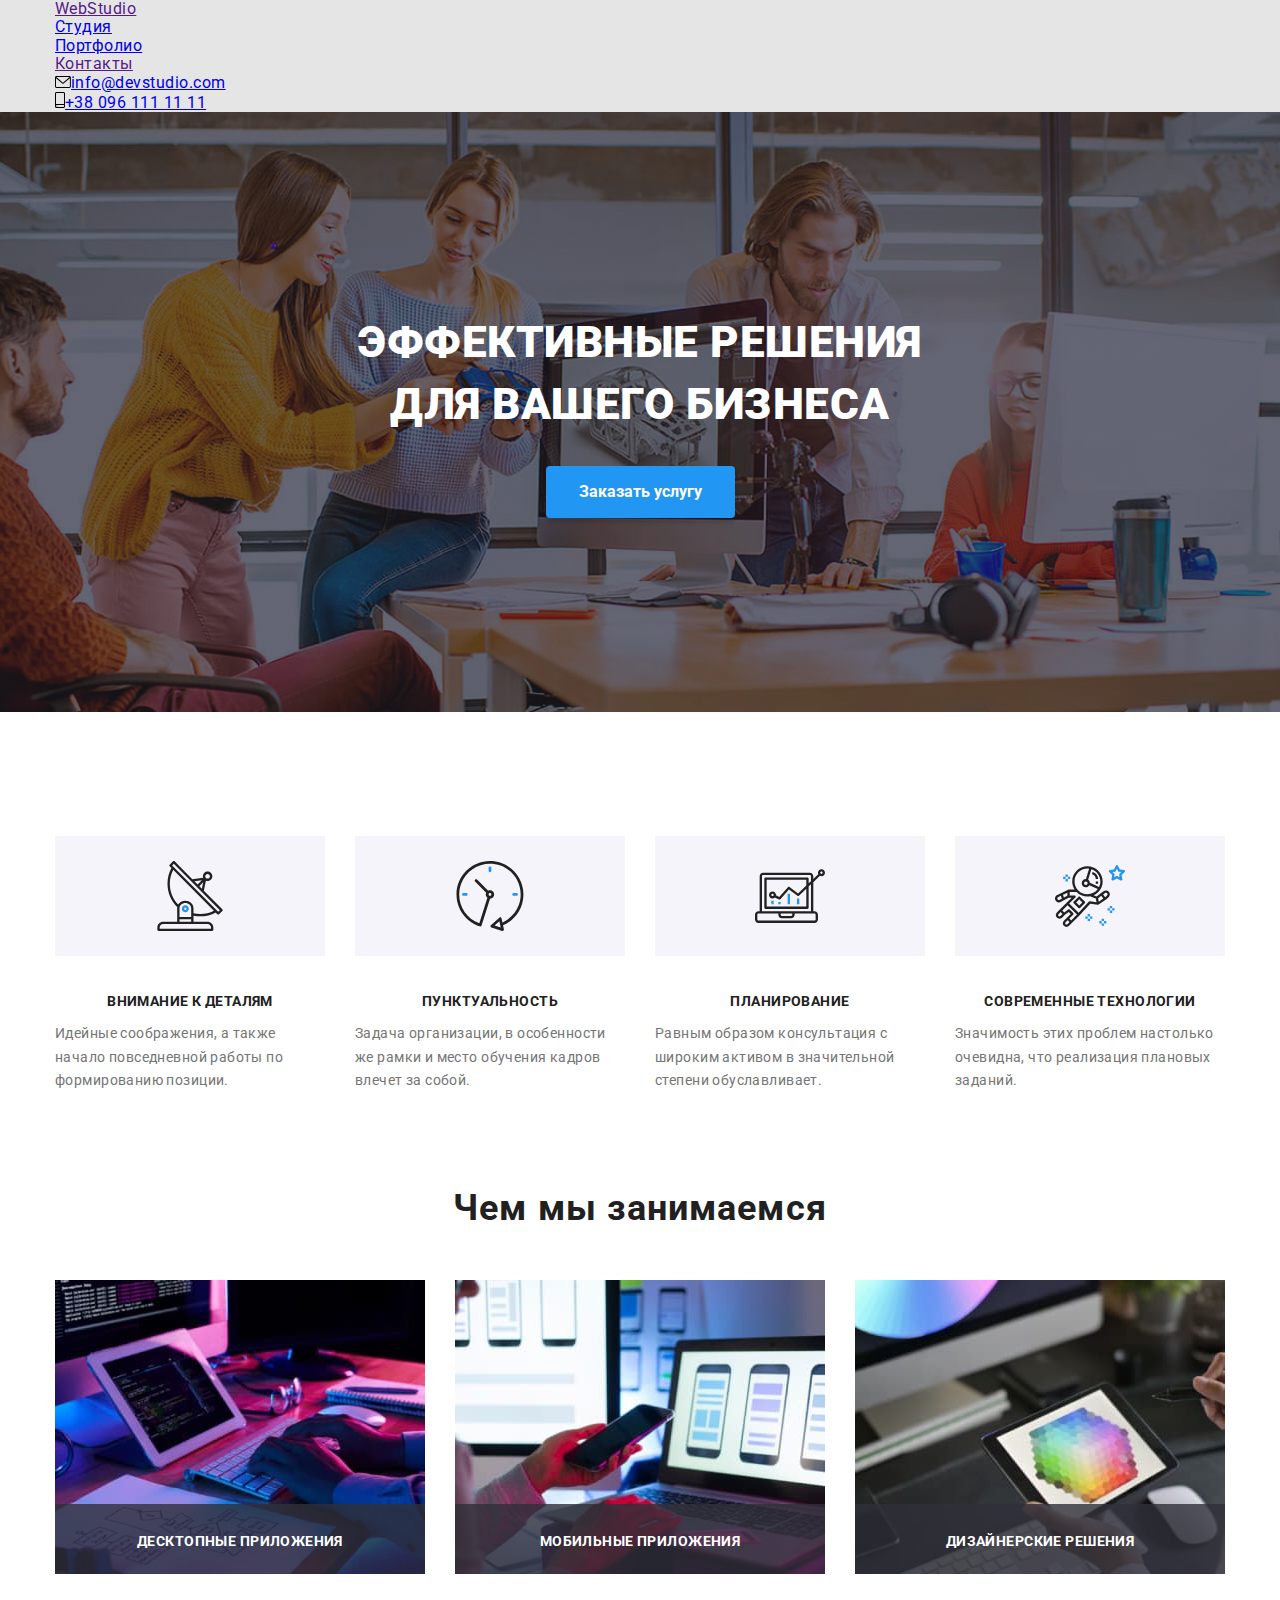
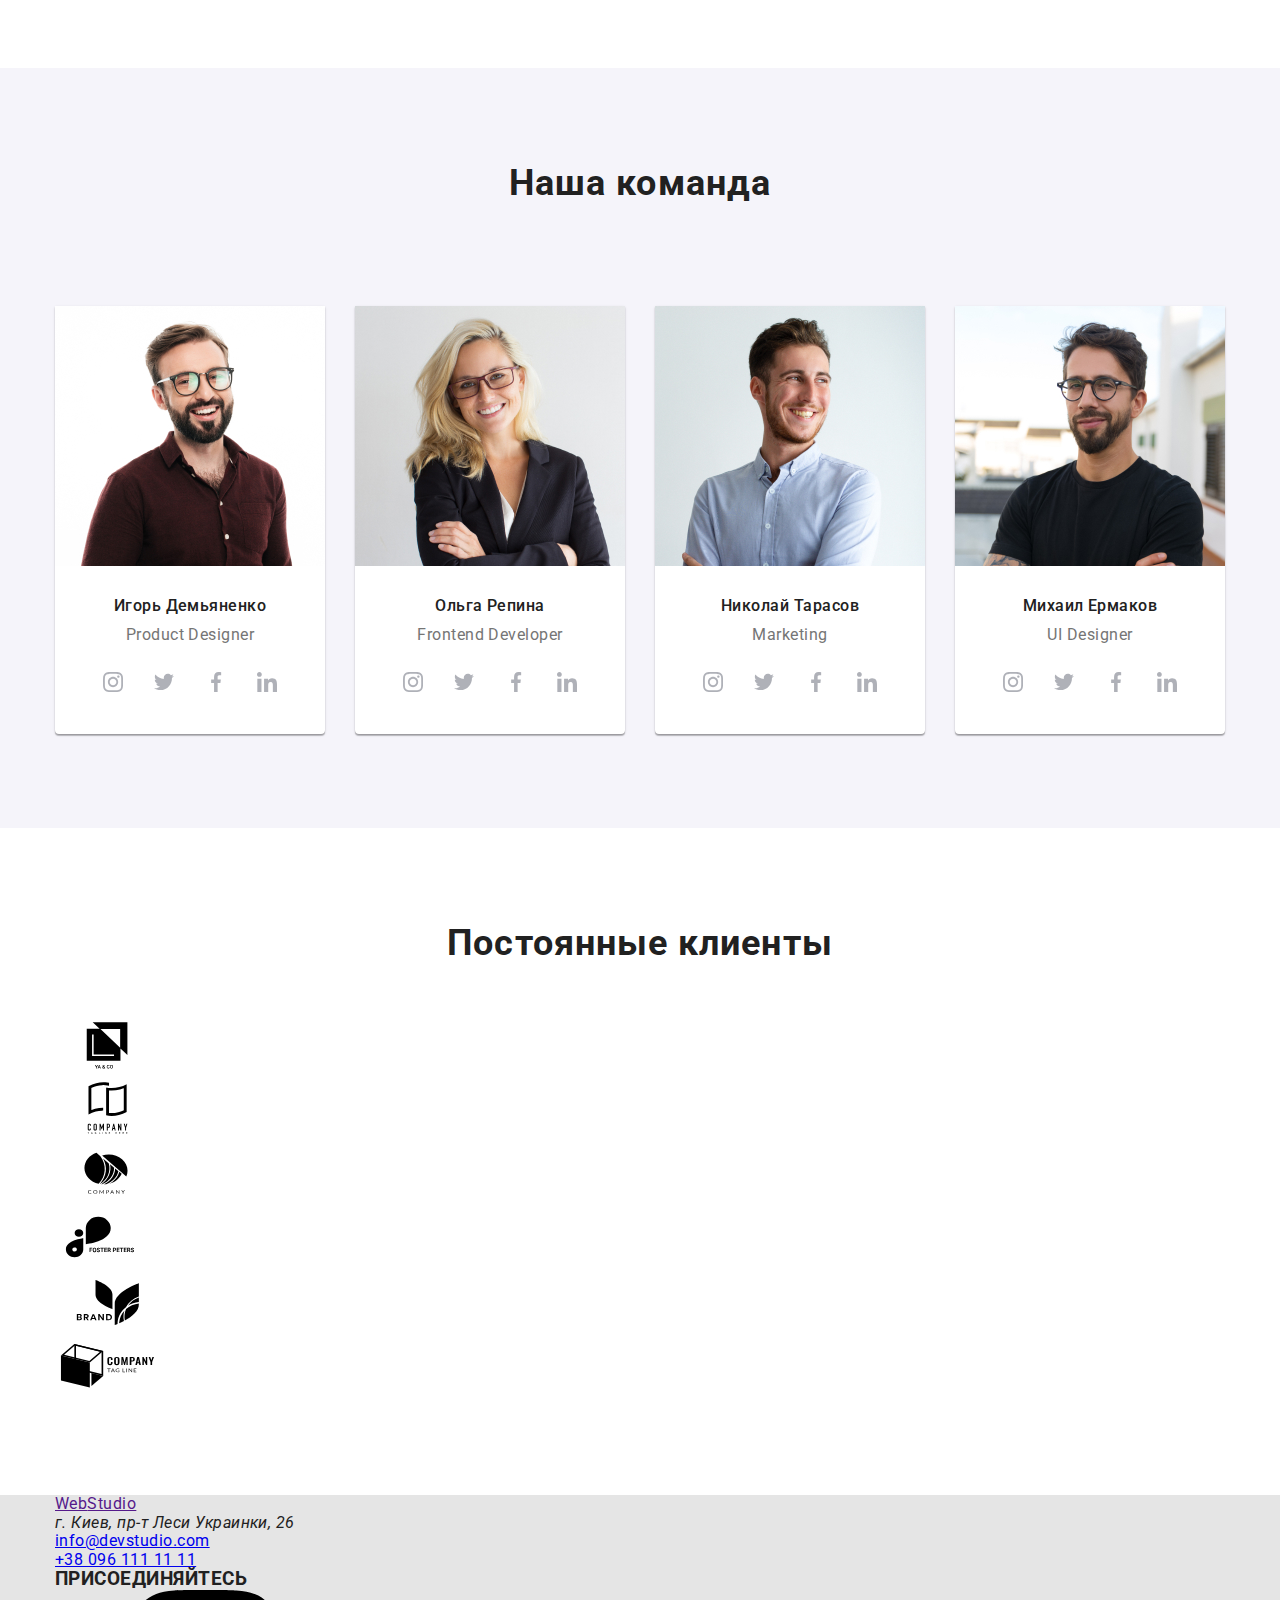
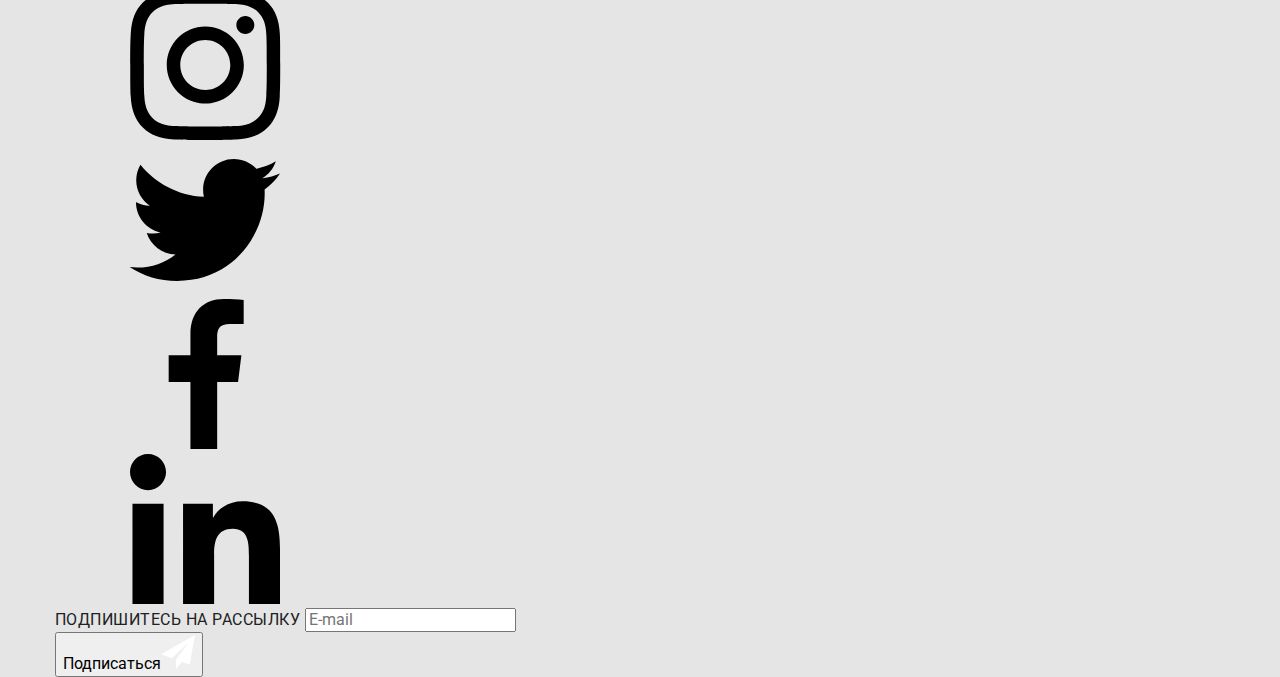
==== commit fc64311a: "picture" ====
--- a/index.html
+++ b/index.html
@@ -120,7 +120,21 @@
             </h2>
             <ul class="team">
                 <li class="team--box-shadow">
-                    <img src="./images/img1section2.jpg" alt="Product Designer" width="270">
+                        <picture>
+                            <source srcset="
+                                            ./images/igormobilex1.jpg   1x,
+                                            ./images/igormobilex2.jpg 2x
+                                          " media="(max-width: 767px)" />
+                            <source srcset="
+                                            ./images/igortabletx1.jpg   1x,
+                                            ./images/igortabletx2.jpg 2x
+                                          " media="(max-width: 1199px)" />
+                            <source srcset="
+                                            ./images/igordesktopx1.jpg   1x,
+                                            ./images/igordesktopx2.jpg 2x
+                                          " media="(min-width: 1200px)" />
+                            <img src="./images/igormobilex1.jpg" alt="Product Designer">
+                        </picture>
                     <div class="team--box-position">
                          <h3 class="team__names">Игорь Демьяненко</h3>
                          <p class="team__profession">Product Designer</p>
@@ -133,7 +147,21 @@
                         </div>
                 </li>
                 <li class="team--box-shadow">
-                    <img src="./images/img2section2.jpg" alt="Frontend Developer" width="270">
+                        <picture>
+                            <source srcset="
+                                            ./images/olgamobilex1.jpg   1x,
+                                            ./images/olgamobilex2.jpg 2x
+                                          " media="(max-width: 767px)" />
+                            <source srcset="
+                                            ./images/olgatabletx1.jpg   1x,
+                                            ./images/olgatabletx2.jpg 2x
+                                          " media="(max-width: 1199px)" />
+                            <source srcset="
+                                            ./images/olgadesktopx1.jpg   1x,
+                                            ./images/olgadesktopx2.jpg 2x
+                                          " media="(min-width: 1200px)" />
+                            <img src="./images/olgamobilex1.jpg" alt="Frontend Developer" />
+                        </picture>
                    <div class="team--box-position">
                         <h3 class="team__names">Ольга Репина</h3>
                         <p class="team__profession">Frontend Developer</p>
@@ -154,7 +182,21 @@
                     </div>
                 </li>
                 <li class="team--box-shadow">
-                    <img src="./images/img3section2.jpg" alt="Marketing" width="270">
+                        <picture>
+                            <source srcset="
+                                            ./images/nikolaymobilex1.jpg   1x,
+                                            ./images/nikolaymobilex2.jpg 2x
+                                          " media="(max-width: 767px)" />
+                            <source srcset="
+                                            ./images/nikolaytabletx1.jpg   1x,
+                                            ./images/nikolaytabletx2.jpg 2x
+                                          " media="(max-width: 1199px)" />
+                            <source srcset="
+                                            ./images/nikolaydesktopx1.jpg   1x,
+                                            ./images/nikolaydesktopx2.jpg 2x
+                                          " media="(min-width: 1200px)" />
+                            <img src="./images/nikolaymobilex1.jpg" alt="Marketing" />
+                        </picture>
                    <div class="team--box-position">
                         <h3 class="team__names">Николай Тарасов</h3>
                         <p class="team__profession">Marketing</p>
@@ -175,7 +217,21 @@
                     </div>
                 </li>
                 <li class="team--box-shadow">
-                    <img src="./images/img4section2.jpg" alt="UI Designer" width="270">
+                        <picture>
+                            <source srcset="
+                                            ./images/michailmobilex1.jpg   1x,
+                                            ./images/michailmobilex2.jpg 2x
+                                          " media="(max-width: 767px)" />
+                            <source srcset="
+                                            ./images/michailtabletx1.jpg   1x,
+                                            ./images/michailtabletx2.jpg 2x
+                                          " media="(max-width: 1199px)" />
+                            <source srcset="
+                                            ./images/michaildesktopx1.jpg   1x,
+                                            ./images/michaildesktopx2.jpg 2x
+                                          " media="(min-width: 1200px)" />
+                            <img src="./images/michailmobilex1.jpg" alt="UI Designer" />
+                        </picture>
                   <div class="team--box-position">
                     <h3 class="team__names">Михаил Ермаков</h3>
                     <p class="team__profession">UI Designer</p>
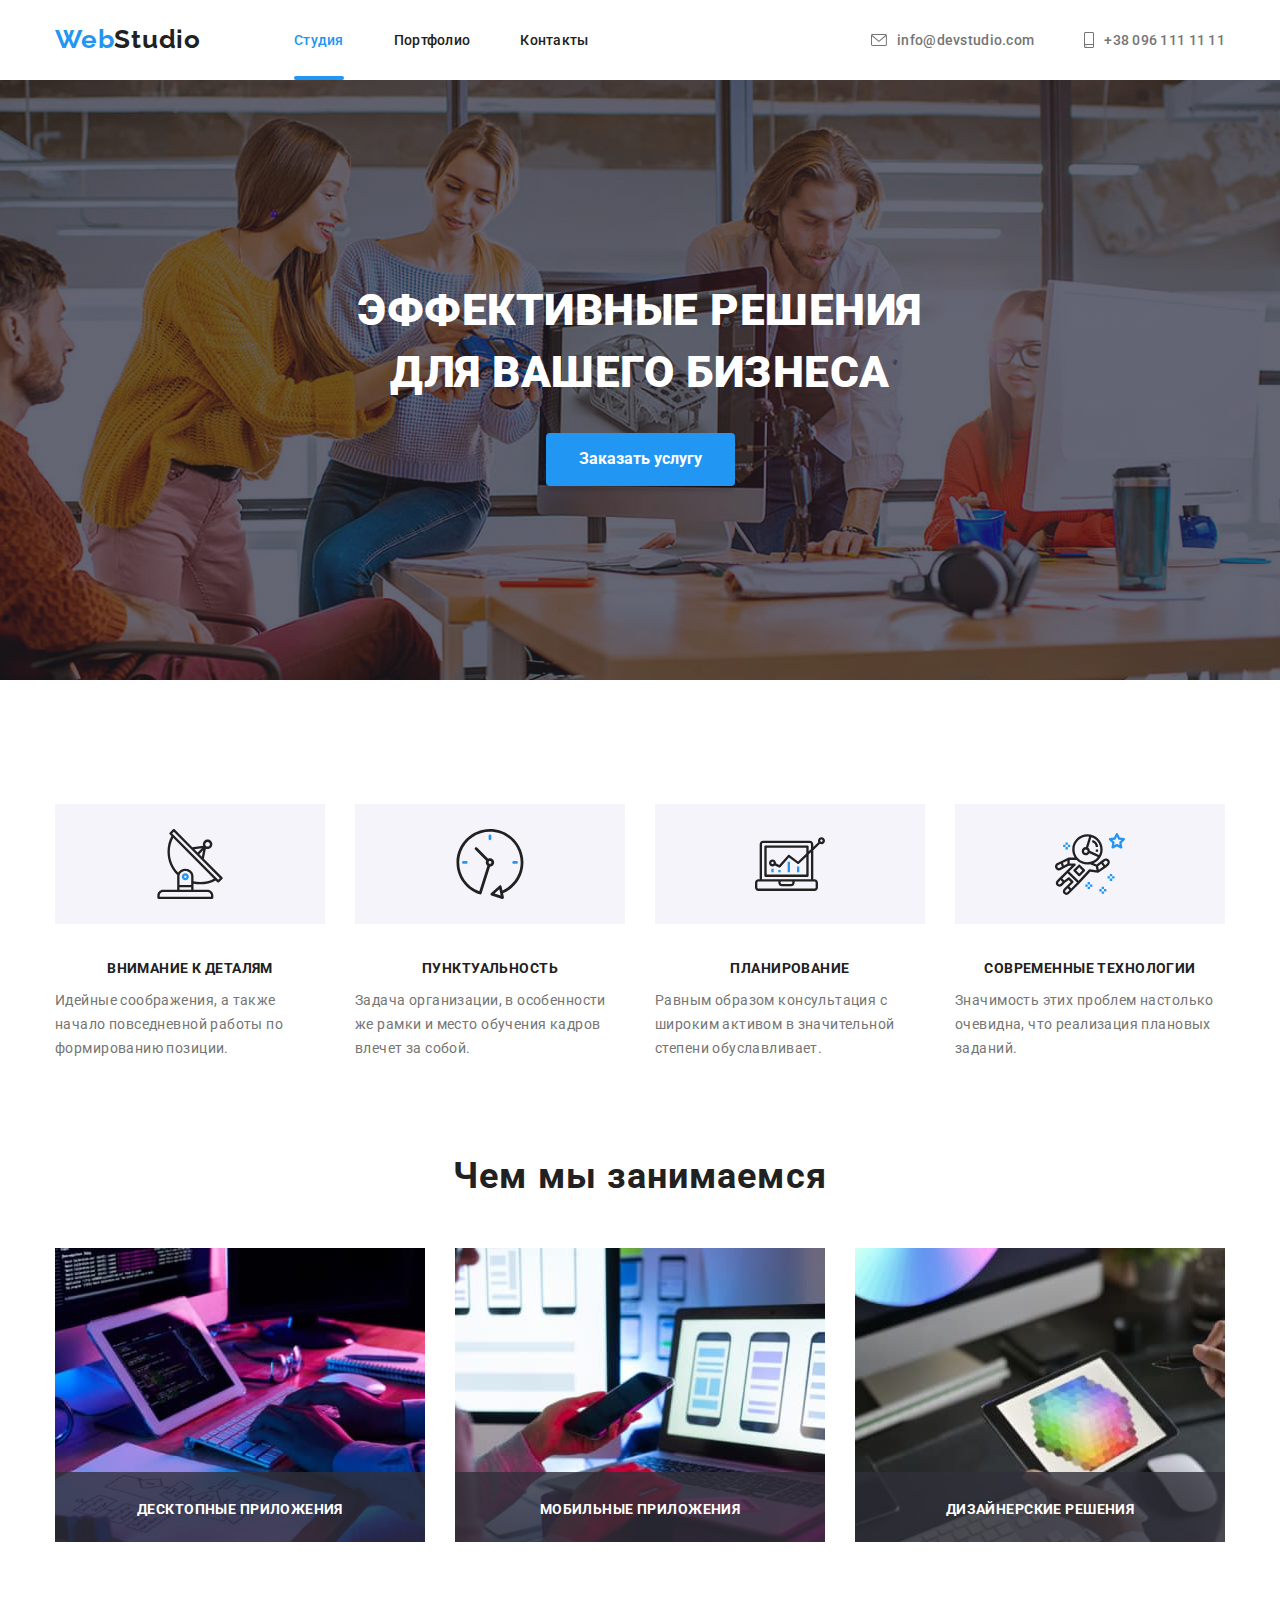
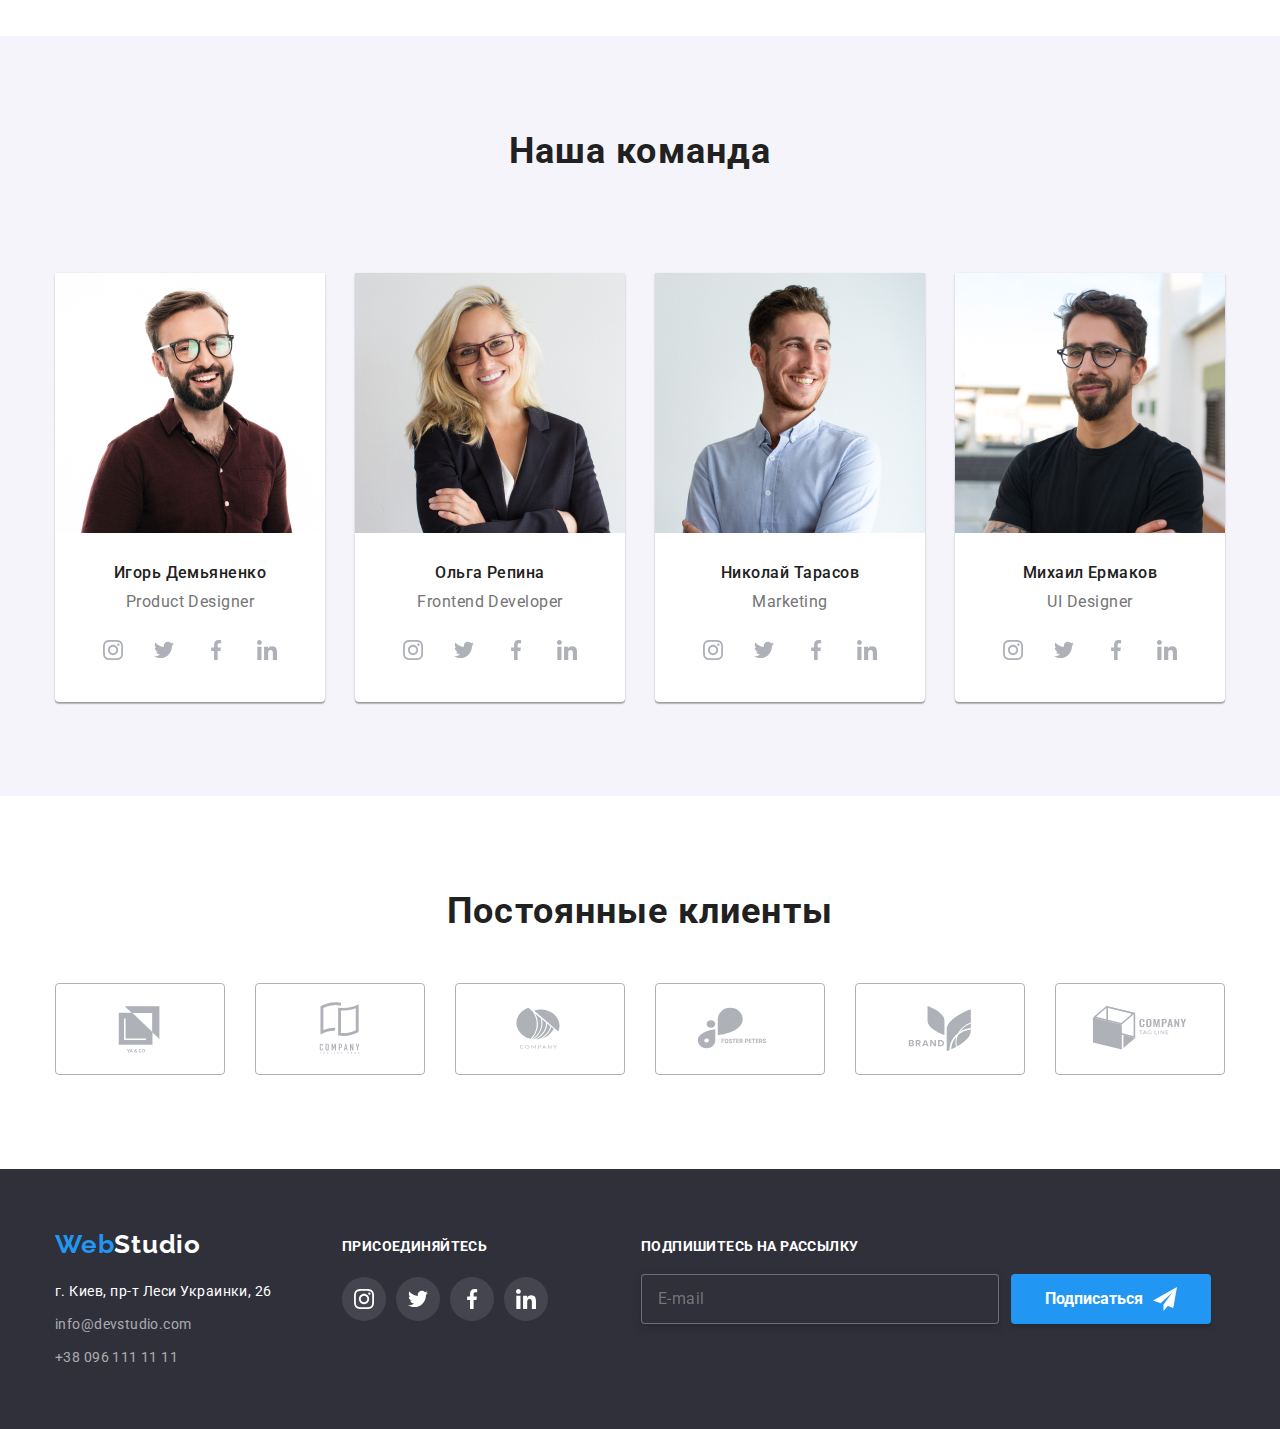
==== commit 860b2a1d: "modal" ====
--- a/index.html
+++ b/index.html
@@ -25,15 +25,15 @@
                     <li class="site-nav__item"><a class="site-nav__link" href="">Контакты</a></li>
                 </ul>
             </nav>
-            <ul class="site-nav">
-                <li class="site-nav__item">
-                    <a class="site-nav__link site-nav__contacts" href="mailto:info@devstudio.com"><svg class="site-nav__icon-contact"
+            <ul class="site-nav site-nav--position">
+                <li class="site-nav__item site-nav__item--position">
+                    <a class="site-nav__link site-nav__contacts site-nav__link_link--size" href="mailto:info@devstudio.com"><svg class="site-nav__icon-contact"
                             width="16" height="12">
                             <use href="./images/symbol-defs.svg#icon-mail"></use>
                         </svg>info@devstudio.com</a>
                 </li>
-                <li class="site-nav__item">
-                    <a class="site-nav__link site-nav__contacts" href="tel:380961111111"><svg class="site-nav__icon-contact"
+                <li class="site-nav__item site-nav__item--position">
+                    <a class="site-nav__link site-nav__contacts site-nav__link_link--size" href="tel:380961111111"><svg class="site-nav__icon-contact"
                             width="10" height="16">
                             <use href="./images/symbol-defs.svg#icon-smartphone"></use>
                         </svg>+38 096 111 11 11</a>
@@ -359,7 +359,7 @@
                     </li>
                     <li class="checkbox--position">
                         <input class="checkbox" type="checkbox" name="terms of an agreement" value="" id="policy">
-                        <label class="feature__text" for="policy"><span class="checkbox__icon"><svg width="16" height="15"><use href="./images/symbol-defs.svg#icon-agree"></use></svg></span>Соглашаюсь с рассылкой и принимаю <span class="policy"> Условия договора</span></label>
+                        <label class="feature__text feature__text--modal" for="policy"><span class="checkbox__icon"><svg width="16" height="15"><use href="./images/symbol-defs.svg#icon-agree"></use></svg></span>Соглашаюсь с рассылкой и принимаю <span class="policy"> Условия договора</span></label>
                     </li>
                 </ul>
                 <div>
--- a/css/main.min.css
+++ b/css/main.min.css
@@ -1,2 +1,2 @@
-/*! modern-normalize v1.1.0 | MIT License | https://github.com/sindresorhus/modern-normalize */*,::before,::after{-webkit-box-sizing:border-box;box-sizing:border-box}html{line-height:1.15;-webkit-text-size-adjust:100%;-moz-tab-size:4;-o-tab-size:4;tab-size:4}body{margin:0;font-family:system-ui,-apple-system,"Segoe UI",Roboto,Helvetica,Arial,sans-serif,"Apple Color Emoji","Segoe UI Emoji"}hr{height:0;color:inherit}abbr[title]{-webkit-text-decoration:underline dotted;text-decoration:underline dotted}b,strong{font-weight:bolder}code,kbd,samp,pre{font-family:ui-monospace, SFMono-Regular, Consolas, "Liberation Mono", Menlo, monospace;font-size:1em}small{font-size:80%}sub,sup{font-size:75%;line-height:0;position:relative;vertical-align:baseline}sub{bottom:-0.25em}sup{top:-0.5em}table{text-indent:0;border-color:inherit}button,input,optgroup,select,textarea{font-family:inherit;font-size:100%;line-height:1.15;margin:0}button,select{text-transform:none}button,[type="button"],[type="reset"],[type="submit"]{-webkit-appearance:button}::-moz-focus-inner{border-style:none;padding:0}:-moz-focusring{outline:1px dotted ButtonText}:-moz-ui-invalid{box-shadow:none}legend{padding:0}progress{vertical-align:baseline}::-webkit-inner-spin-button,::-webkit-outer-spin-button{height:auto}[type="search"]{-webkit-appearance:textfield;outline-offset:-2px}::-webkit-search-decoration{-webkit-appearance:none}::-webkit-file-upload-button{-webkit-appearance:button;font:inherit}summary{display:list-item}h1,h2,h3,h4,h5,h6,p{margin-top:0;margin-bottom:0%}ul{list-style:none;padding:0px;margin:0px}body{background-color:#e5e5e5;color:#212121;font-family:"Raleway", sans-serif;font-family:Roboto,sans-serif;letter-spacing:0.03em}textarea{resize:none;outline:none}input{outline:none}.container{margin:0 auto;padding-left:15px;padding-right:15px}@media screen and (min-width: 480px){.container{max-width:480px}}@media screen and (min-width: 768px){.container{max-width:768px}}@media screen and (min-width: 1200px){.container{max-width:1200px}}.section{padding-top:94px;padding-bottom:94px;background-color:#fff}@media screen and (max-width: 1199px){.section{padding-top:30px;padding-bottom:30px}}img{display:block;max-width:100%;height:auto}.hero{background-color:#2f303a;margin-left:auto;margin-right:auto;text-align:center;height:400px;padding-top:118px;background-image:-webkit-gradient(linear, left top, right top, from(rgba(47,48,58,0.4)), to(rgba(47,48,58,0.4))),url("../images/mobile480x1.jpg");background-image:linear-gradient(to right, rgba(47,48,58,0.4), rgba(47,48,58,0.4)),url("../images/mobile480x1.jpg");background-repeat:no-repeat;background-position:center;background-size:cover}.hero__title{color:#fff;font-style:400;font-weight:900;text-align:center;font-size:26px;line-height:1.6}@media screen and (min-width: 1200px){.hero__title{max-width:1600px;font-size:44px;line-height:1.4}}.hero__button{font-family:Roboto,sans-serif;color:#fff;background-color:#2196f3;font-style:normal;font-weight:700;font-size:16px;line-height:1.9;border-radius:4px;text-decoration:none;cursor:pointer;-webkit-box-shadow:0px 4px 4px rgba(0,0,0,0.15);box-shadow:0px 4px 4px rgba(0,0,0,0.15);padding:10px 32px;border:1px solid transparent;margin-right:auto;margin-left:auto;margin-top:30px;display:-webkit-box;display:-ms-flexbox;display:flex}@media screen and (min-device-pixel-ratio: 2), screen and (-webkit-min-device-pixel-ratio: 2), screen and (min-resolution: 192dpi), screen and (min-resolution: 2dppx){.hero{background-image:-webkit-gradient(linear, left top, right top, from(rgba(47,48,58,0.4)), to(rgba(47,48,58,0.4))),url("../images/mobile960x2.jpg");background-image:linear-gradient(to right, rgba(47,48,58,0.4), rgba(47,48,58,0.4)),url("../images/mobile960x2.jpg")}}@media screen and (min-width: 768px){.hero{max-width:960px;height:400px;background-image:-webkit-gradient(linear, left top, right top, from(rgba(47,48,58,0.4)), to(rgba(47,48,58,0.4))),url("../images/tabletx1.jpg");background-image:linear-gradient(to right, rgba(47,48,58,0.4), rgba(47,48,58,0.4)),url("../images/tabletx1.jpg")}}@media screen and (min-width: 768px) and (min-device-pixel-ratio: 2), screen and (min-width: 768px) and (-webkit-min-device-pixel-ratio: 2), screen and (min-width: 768px) and (min-resolution: 192dpi), screen and (min-width: 768px) and (min-resolution: 2dppx){.hero{background-image:-webkit-gradient(linear, left top, right top, from(rgba(47,48,58,0.4)), to(rgba(47,48,58,0.4))),url("../images/tabletx2.jpg");background-image:linear-gradient(to right, rgba(47,48,58,0.4), rgba(47,48,58,0.4)),url("../images/tabletx2.jpg")}}@media screen and (min-width: 1200px){.hero{max-width:1600px;height:600px;padding-top:200px;background-image:-webkit-gradient(linear, left top, right top, from(rgba(47,48,58,0.4)), to(rgba(47,48,58,0.4))),url("../images/desktopx1.jpg");background-image:linear-gradient(to right, rgba(47,48,58,0.4), rgba(47,48,58,0.4)),url("../images/desktopx1.jpg")}}@media screen and (min-width: 1200px) and (min-device-pixel-ratio: 2), screen and (min-width: 1200px) and (-webkit-min-device-pixel-ratio: 2), screen and (min-width: 1200px) and (min-resolution: 192dpi), screen and (min-width: 1200px) and (min-resolution: 2dppx){.hero{background-image:-webkit-gradient(linear, left top, right top, from(rgba(47,48,58,0.4)), to(rgba(47,48,58,0.4))),url("../images/desktopx2.jpg");background-image:linear-gradient(to right, rgba(47,48,58,0.4), rgba(47,48,58,0.4)),url("../images/desktopx2.jpg")}}.section__benefits{padding-bottom:0px}@media screen and (min-width: 480px){.feature{max-width:480px}}@media screen and (min-width: 768px){.feature{max-width:768px;display:-webkit-box;display:-ms-flexbox;display:flex;-ms-flex-wrap:wrap;flex-wrap:wrap}}@media screen and (min-width: 1200px){.feature{max-width:1200px;display:-webkit-box;display:-ms-flexbox;display:flex}}@media screen and (min-width: 768px) and (max-width: 1199px){.feature__list{width:calc((100% - 2 * 30px) / 2);margin-right:30px}}@media screen and (min-width: 1200px){.feature__list{width:calc((100% - 3 * 30px) / 4);margin-right:30px}}@media screen and (min-width: 1200px){.feature__list:nth-child(4n){margin-right:0}}@media screen and (min-width: 768px) and (max-width: 1199px){.feature__list:nth-child(2n){margin-right:0;margin-left:15px}}.feature__icon{background-size:cover;height:120px;margin-bottom:30px;background-color:#f5f4fa}@media screen and (min-width: 480px){.feature__icon{max-width:480px;padding:25px 100px 25px 100px;width:100%;margin-top:30px}}@media screen and (min-width: 768px){.feature__icon{max-width:768px;width:354px;margin-top:30px}}@media screen and (min-width: 1200px){.feature__icon{max-width:1200px;width:270px}}.feature__text{color:#757575;font-style:400;font-size:14px;line-height:1.7;letter-spacing:0.03em}.feature__title{color:#212121;font-style:400;font-weight:700;font-size:14px;line-height:1.5;letter-spacing:0.03em;text-transform:uppercase;margin-bottom:10px;margin-top:0px}@media screen and (min-width: 480px){.feature__title{max-width:480px;text-align:center}}.section__title{color:#212121;font-style:400;font-weight:700;font-size:36px;line-height:1.2;text-align:center;letter-spacing:0.03em;margin-top:0px;margin-bottom:50px}@media screen and (max-width: 1199px){.section__title{margin-bottom:30px;margin-top:30px}}.section__title--hidden{color:#212121;font-style:400;font-weight:700;font-size:36px;line-height:1.2;text-align:center;letter-spacing:0.03em;margin-top:0px;margin-bottom:50px}@media screen and (max-width: 1199px){.section__title--hidden{display:none}}.projects{display:-webkit-box;display:-ms-flexbox;display:flex;-webkit-box-align:center;-ms-flex-align:center;align-items:center;-webkit-box-pack:justify;-ms-flex-pack:justify;justify-content:space-between}@media screen and (max-width: 1199px){.projects{display:none}}.projects__position{position:relative;display:-webkit-box;display:-ms-flexbox;display:flex}@media screen and (max-width: 1199px){.projects__position{display:none}}.projects__title{position:absolute;bottom:0;display:-webkit-box;display:-ms-flexbox;display:flex;-webkit-box-pack:center;-ms-flex-pack:center;justify-content:center;padding-top:27px;padding-bottom:27px;color:#212121;font-style:400;font-weight:700;font-size:14px;line-height:1.5;letter-spacing:0.03em;text-transform:uppercase;background:rgba(47,48,58,0.8);color:#fff;height:70px;width:370px}@media screen and (max-width: 1199px){.projects__title{display:none}}.section--background-grey{background-color:#f5f4fa}@media screen and (min-width: 768px) and (max-width: 1199px){.team{display:-webkit-box;display:-ms-flexbox;display:flex;-ms-flex-wrap:wrap;flex-wrap:wrap}}@media screen and (min-width: 1200px){.team{display:-webkit-box;display:-ms-flexbox;display:flex;-webkit-box-align:center;-ms-flex-align:center;align-items:center;-webkit-box-pack:justify;-ms-flex-pack:justify;justify-content:space-between;padding-top:50px}}.team--box-shadow{background:#fff;-webkit-box-shadow:0px 1px 3px rgba(0,0,0,0.12),0px 1px 1px rgba(0,0,0,0.14),0px 2px 1px rgba(0,0,0,0.2);box-shadow:0px 1px 3px rgba(0,0,0,0.12),0px 1px 1px rgba(0,0,0,0.14),0px 2px 1px rgba(0,0,0,0.2);border-radius:0px 0px 4px 4px}@media screen and (min-width: 768px) and (max-width: 1199px){.team--box-shadow{width:calc(100% - 2 * 30px)/2;margin-right:30px;margin-bottom:30px}}@media screen and (min-width: 768px) and (max-width: 1199px){.team--box-shadow:nth-child(2n){margin-right:0}}.team__names{color:#212121;font-style:400;font-weight:500;font-size:16px;line-height:1.2;text-align:center}.team__icon{display:-webkit-box;display:-ms-flexbox;display:flex;width:20px;height:20px;fill:#afb1b8}.team__profession{font-family:Roboto,sans-serif;font-style:normal;font-weight:normal;font-size:16px;line-height:1.2;letter-spacing:0.03em;color:#757575;text-align:center;padding-top:10px}.team--box-position{padding-top:30px;padding-bottom:30px}.team__social-link{display:-webkit-box;display:-ms-flexbox;display:flex;-ms-flex-pack:distribute;justify-content:space-around;-webkit-box-align:center;-ms-flex-align:center;align-items:center;padding-left:32px;padding-right:32px;padding-top:16px}.team__social-link--position{padding:0;border:none;width:44px;height:44px;border-radius:50%;display:-webkit-box;display:-ms-flexbox;display:flex;-webkit-box-pack:center;-ms-flex-pack:center;justify-content:center;-webkit-box-align:center;-ms-flex-align:center;align-items:center;-webkit-transform:rotateY(0deg);transform:rotateY(0deg);-webkit-transition:250ms cubic-bezier(0.4, 0, 0.2, 1),-webkit-transform 2250ms cubic-bezier(0.4, 0, 0.2, 1);transition:250ms cubic-bezier(0.4, 0, 0.2, 1),-webkit-transform 2250ms cubic-bezier(0.4, 0, 0.2, 1);transition:250ms cubic-bezier(0.4, 0, 0.2, 1),transform 2250ms cubic-bezier(0.4, 0, 0.2, 1);transition:250ms cubic-bezier(0.4, 0, 0.2, 1),transform 2250ms cubic-bezier(0.4, 0, 0.2, 1),-webkit-transform 2250ms cubic-bezier(0.4, 0, 0.2, 1)}.team__social-link--position:hover{background-color:#2196f3;-webkit-transform:rotateY(360deg);transform:rotateY(360deg)}.team__social-link--position:hover .team__icon{fill:#fff}.backdrop{position:fixed;top:0;left:0;width:100%;height:100%;background-color:rgba(0,0,0,0.2);opacity:1;-webkit-transition:opacity 250ms cubic-bezier(0.4, 0, 0.2, 1);transition:opacity 250ms cubic-bezier(0.4, 0, 0.2, 1)}.backdrop.is-hidden{opacity:0;pointer-events:none}.backdrop.is-hidden .modal{-webkit-transform:translate(-50%, -50%) scale(0.8);transform:translate(-50%, -50%) scale(0.8)}.modal{width:528px;height:581px;background-color:#fff;-webkit-box-shadow:0px 1px 3px rgba(0,0,0,0.12),0px 1px 1px rgba(0,0,0,0.14),0px 2px 1px rgba(0,0,0,0.2);box-shadow:0px 1px 3px rgba(0,0,0,0.12),0px 1px 1px rgba(0,0,0,0.14),0px 2px 1px rgba(0,0,0,0.2);border-radius:4px;position:absolute;top:50%;left:50%;-webkit-transform:translate(-50%, -50%) scale(1);transform:translate(-50%, -50%) scale(1);-webkit-transition:250ms cubic-bezier(0.4, 0, 0.2, 1);transition:250ms cubic-bezier(0.4, 0, 0.2, 1)}@media screen and (min-width: 480px) and (max-width: 1199px){.modal{width:450px;height:609px}}.modal__title{font-style:normal;font-weight:bold;font-size:20px;line-height:1.15;text-align:center;letter-spacing:0.03em;margin-bottom:12px;color:#212121;padding-top:40px}.modal__button{margin-right:8px;margin-top:8px;margin-left:490px;width:30px;height:30px;background:#fff;border:1px solid rgba(0,0,0,0.1);-webkit-box-sizing:border-box;box-sizing:border-box;border-radius:50%;position:absolute;fill:#212121}.modal__button:hover,.modal__button:focus{cursor:pointer;fill:#2196f3;-webkit-transition:250ms cubic-bezier(0.4, 0, 0.2, 1);transition:250ms cubic-bezier(0.4, 0, 0.2, 1)}.form{padding-left:41px;padding-right:39px;padding-bottom:40px}.form__field{position:relative;display:block}.form__wrapper{position:relative;display:block;margin-bottom:10px;margin-top:4px}.form__text{color:#757575;font-style:normal;font-weight:normal;font-size:12px;line-height:1.16;letter-spacing:0.01em;margin-bottom:4px}.form__icon{position:absolute;left:12px;top:11px}.form__input{width:100%;height:40px;display:block;margin:0;padding-top:10px;padding-right:20px;padding-left:40px;padding-bottom:10px;font:inherit;border:1px solid rgba(33,33,33,0.2);border-radius:4px}.form__input:focus{border-color:#2196f3;cursor:pointer;-webkit-transition:250ms cubic-bezier(0.4, 0, 0.2, 1);transition:250ms cubic-bezier(0.4, 0, 0.2, 1)}.form__input:focus+.form__icon{fill:#2196f3;cursor:pointer;-webkit-transition:250ms cubic-bezier(0.4, 0, 0.2, 1);transition:250ms cubic-bezier(0.4, 0, 0.2, 1)}.form-field--feedback{display:-webkit-box;display:-ms-flexbox;display:flex;-webkit-box-orient:vertical;-webkit-box-direction:normal;-ms-flex-direction:column;flex-direction:column}.form-field--feedback textarea::-webkit-input-placeholder{color:rgba(117,117,117,0.5);font-style:normal;font-weight:normal;font-size:12px;line-height:1.16px;letter-spacing:0.01em}.form-field--feedback textarea:-ms-input-placeholder{color:rgba(117,117,117,0.5);font-style:normal;font-weight:normal;font-size:12px;line-height:1.16px;letter-spacing:0.01em}.form-field--feedback textarea::-ms-input-placeholder{color:rgba(117,117,117,0.5);font-style:normal;font-weight:normal;font-size:12px;line-height:1.16px;letter-spacing:0.01em}.form-field--feedback textarea::placeholder{color:rgba(117,117,117,0.5);font-style:normal;font-weight:normal;font-size:12px;line-height:1.16px;letter-spacing:0.01em}.form-field__textarea-window{border:1px solid rgba(33,33,33,0.2);-webkit-box-sizing:border-box;box-sizing:border-box;border-radius:4px;padding:12px 16px}.form-field__textarea-window:hover,.form-field__textarea-window:focus{border:1px solid #2196f3;-webkit-box-sizing:border-box;box-sizing:border-box;border-radius:4px;-webkit-transition:250ms cubic-bezier(0.4, 0, 0.2, 1);transition:250ms cubic-bezier(0.4, 0, 0.2, 1)}.form-field__comments{color:#757575;font-style:normal;font-weight:normal;font-size:12px;line-height:1.16;letter-spacing:0.01em;display:-webkit-box;display:-ms-flexbox;display:flex;padding:0;margin-bottom:4px}.policy{color:#2196f3;font-style:400;font-size:14px;display:-webkit-box;display:-ms-flexbox;display:flex;line-height:1.7;text-decoration:underline;padding-left:3px}.policy:focus,.policy:hover{cursor:pointer}.button__policy{font-family:Roboto,sans-serif;color:#fff;background-color:#2196f3;font-style:normal;font-weight:700;font-size:16px;line-height:1.9;border-radius:4px;text-decoration:none;cursor:pointer;-webkit-box-shadow:0px 4px 4px rgba(0,0,0,0.15);box-shadow:0px 4px 4px rgba(0,0,0,0.15);padding-left:56px;padding-top:10px;padding-bottom:10px;padding-right:55px;border:1px solid transparent;margin-right:auto;margin-left:auto;margin-top:30px;display:-webkit-box;display:-ms-flexbox;display:flex}.checkbox{position:absolute;appearance:none;-webkit-appearance:none;-moz-appearance:none}.checkbox__icon{display:-webkit-box;display:-ms-flexbox;display:flex;-webkit-box-align:center;-ms-flex-align:center;align-items:center;margin-right:8.38px;border-radius:4px;border:2px solid #212121;width:16px;height:15px;cursor:pointer}.checkbox:checked+label .checkbox__icon{background-color:#2196f3;border:none;-webkit-transition:250ms cubic-bezier(0.4, 0, 0.2, 1);transition:250ms cubic-bezier(0.4, 0, 0.2, 1);cursor:pointer}.checkbox--position{display:-webkit-box;display:-ms-flexbox;display:flex;-webkit-box-align:center;-ms-flex-align:center;align-items:center;-webkit-box-pack:center;-ms-flex-pack:center;justify-content:center;margin-top:20px}.checkbox--position label{display:-webkit-box;display:-ms-flexbox;display:flex;-webkit-box-align:center;-ms-flex-align:center;align-items:center;margin-left:7px}.button-product{font-family:Roboto,sans-serif;color:#212121;background-color:#f5f4fa;font-style:normal;font-weight:500;font-size:16px;line-height:1.6;letter-spacing:0.03em;cursor:pointer;-webkit-box-shadow:0px 3px 1px rgba(0,0,0,0.1),0px 1px 2px rgba(0,0,0,0.08),0px 2px 2px rgba(0,0,0,0.12);box-shadow:0px 3px 1px rgba(0,0,0,0.1),0px 1px 2px rgba(0,0,0,0.08),0px 2px 2px rgba(0,0,0,0.12);border-radius:4px;padding:6px 22px;text-decoration:none;border:1px solid transparent;margin-right:8px;-webkit-transition:250ms cubic-bezier(0.4, 0, 0.2, 1);transition:250ms cubic-bezier(0.4, 0, 0.2, 1)}@media screen and (min-width: 480px) and (max-width: 767px){.button-product{margin-bottom:15px}}.button-product:focus,.button-product:hover{color:#fff;background-color:#2196f3}@media screen and (min-width: 480px){.button-product--position{display:-webkit-box;display:-ms-flexbox;display:flex;-ms-flex-wrap:wrap;flex-wrap:wrap;margin-bottom:25px}}@media screen and (min-width: 768px) and (max-width: 1199px){.button-product--position{display:-webkit-box;display:-ms-flexbox;display:flex;-webkit-box-pack:center;-ms-flex-pack:center;justify-content:center;margin-bottom:30px;margin-top:30px}}@media screen and (min-width: 1200px){.button-product--position{display:-webkit-box;display:-ms-flexbox;display:flex;-webkit-box-pack:center;-ms-flex-pack:center;justify-content:center;margin-bottom:50px}}.product__hidden-text{position:absolute;top:63px;left:24px;right:24px;bottom:63px;font-style:normal;font-weight:normal;font-size:18px;line-height:1.5;letter-spacing:0.03em;color:#fff;opacity:0;-webkit-transform:translateY(100%);transform:translateY(100%);-webkit-transition:250ms cubic-bezier(0.4, 0, 0.2, 1);transition:250ms cubic-bezier(0.4, 0, 0.2, 1)}.product__card:hover .product__hidden-text{-webkit-transform:translateY(0);transform:translateY(0);opacity:1}.product__thumb{position:relative;overflow:hidden}.product__thumb::before{content:"";position:absolute;background:rgba(33,150,243,0.9);width:100%;height:100%;opacity:0;-webkit-transform:translateY(100%);transform:translateY(100%);-webkit-transition:250ms cubic-bezier(0.4, 0, 0.2, 1);transition:250ms cubic-bezier(0.4, 0, 0.2, 1)}.product__card:hover .product__thumb::before{-webkit-transform:translateY(0);transform:translateY(0);opacity:1}
+/*! modern-normalize v1.1.0 | MIT License | https://github.com/sindresorhus/modern-normalize */*,::before,::after{-webkit-box-sizing:border-box;box-sizing:border-box}html{line-height:1.15;-webkit-text-size-adjust:100%;-moz-tab-size:4;-o-tab-size:4;tab-size:4}body{margin:0;font-family:system-ui,-apple-system,"Segoe UI",Roboto,Helvetica,Arial,sans-serif,"Apple Color Emoji","Segoe UI Emoji"}hr{height:0;color:inherit}abbr[title]{-webkit-text-decoration:underline dotted;text-decoration:underline dotted}b,strong{font-weight:bolder}code,kbd,samp,pre{font-family:ui-monospace, SFMono-Regular, Consolas, "Liberation Mono", Menlo, monospace;font-size:1em}small{font-size:80%}sub,sup{font-size:75%;line-height:0;position:relative;vertical-align:baseline}sub{bottom:-0.25em}sup{top:-0.5em}table{text-indent:0;border-color:inherit}button,input,optgroup,select,textarea{font-family:inherit;font-size:100%;line-height:1.15;margin:0}button,select{text-transform:none}button,[type="button"],[type="reset"],[type="submit"]{-webkit-appearance:button}::-moz-focus-inner{border-style:none;padding:0}:-moz-focusring{outline:1px dotted ButtonText}:-moz-ui-invalid{box-shadow:none}legend{padding:0}progress{vertical-align:baseline}::-webkit-inner-spin-button,::-webkit-outer-spin-button{height:auto}[type="search"]{-webkit-appearance:textfield;outline-offset:-2px}::-webkit-search-decoration{-webkit-appearance:none}::-webkit-file-upload-button{-webkit-appearance:button;font:inherit}summary{display:list-item}h1,h2,h3,h4,h5,h6,p{margin-top:0;margin-bottom:0%}ul{list-style:none;padding:0px;margin:0px}body{background-color:#e5e5e5;color:#212121;font-family:"Raleway", sans-serif;font-family:Roboto,sans-serif;letter-spacing:0.03em}textarea{resize:none;outline:none}input{outline:none}.container{margin:0 auto;padding-left:15px;padding-right:15px}@media screen and (min-width: 480px){.container{max-width:480px}}@media screen and (min-width: 768px){.container{max-width:768px}}@media screen and (min-width: 1200px){.container{max-width:1200px}}.section{padding-top:94px;padding-bottom:94px;background-color:#fff}@media screen and (max-width: 1199px){.section{padding-top:30px;padding-bottom:30px}}img{display:block;max-width:100%;height:auto}.header{margin:auto;background-color:#fff}.header--active{margin:auto;background-color:#fff;border-bottom:1px solid #ececec}.header__container{display:-webkit-box;display:-ms-flexbox;display:flex;-webkit-box-align:center;-ms-flex-align:center;align-items:center;-webkit-box-pack:justify;-ms-flex-pack:justify;justify-content:space-between}.header__logo{font-family:"Raleway";font-style:400;font-size:26px;line-height:1.2;letter-spacing:0.03em;font-weight:bold;text-decoration:none}@media screen and (min-width: 768px) and (max-width: 1199px){.header__logo{margin-right:88px;font-size:24px;line-height:1.16}}@media screen and (min-width: 1200px){.header__logo{margin-right:93px}}.header__logo--accent{color:#2196f3}.header__logo--primary{color:#212121}.site-nav{display:-webkit-box;display:-ms-flexbox;display:flex;-webkit-box-pack:center;-ms-flex-pack:center;justify-content:center;-webkit-box-align:center;-ms-flex-align:center;align-items:center}.site-nav__link{display:-webkit-box;display:-ms-flexbox;display:flex;-webkit-box-align:center;-ms-flex-align:center;align-items:center;-webkit-box-pack:justify;-ms-flex-pack:justify;justify-content:space-between;color:#212121;font-weight:500;font-size:14px;line-height:1.15;letter-spacing:0.02em;text-decoration:none;-webkit-transition:250ms cubic-bezier(0.4, 0, 0.2, 1);transition:250ms cubic-bezier(0.4, 0, 0.2, 1)}@media screen and (min-width: 768px) and (max-width: 1199px){.site-nav__link_link--size{font-size:12px;line-height:1.16}}.site-nav__link:hover,.site-nav__link:focus{color:#2196f3}.site-nav__link--current{color:#2196f3}.site-nav__link--current::after{position:absolute;bottom:0;content:"";display:block;width:100%;height:4px;border-radius:2px;background-color:#2196f3}.site-nav__link:hover>.site-nav__icon-contact,.site-nav__link:focus>.site-nav__icon-contact{fill:#2196f3}@media screen and (min-width: 768px) and (max-width: 1199px){.site-nav--position{display:-webkit-box;display:-ms-flexbox;display:flex;-ms-flex-wrap:wrap;flex-wrap:wrap;-webkit-box-pack:start;-ms-flex-pack:start;justify-content:flex-start;margin-left:84px}}.site-nav__item{margin-right:50px;display:block;padding-top:32px;padding-bottom:32px;position:relative}.site-nav__item:last-child{margin-right:0px}@media screen and (min-width: 768px) and (max-width: 1199px){.site-nav__item--position{padding:0px;padding-top:10px;margin-right:0}}.site-nav__contacts{display:-webkit-box;display:-ms-flexbox;display:flex;text-decoration:none;-webkit-box-align:center;-ms-flex-align:center;align-items:center;color:#757575;-webkit-transition:250ms cubic-bezier(0.4, 0, 0.2, 1);transition:250ms cubic-bezier(0.4, 0, 0.2, 1)}.site-nav__icon-contact{margin-right:10px;fill:#757575;-webkit-transition:250ms cubic-bezier(0.4, 0, 0.2, 1);transition:250ms cubic-bezier(0.4, 0, 0.2, 1)}.hero{background-color:#2f303a;margin-left:auto;margin-right:auto;text-align:center;height:400px;padding-top:118px;background-image:-webkit-gradient(linear, left top, right top, from(rgba(47,48,58,0.4)), to(rgba(47,48,58,0.4))),url("../images/mobile480x1.jpg");background-image:linear-gradient(to right, rgba(47,48,58,0.4), rgba(47,48,58,0.4)),url("../images/mobile480x1.jpg");background-repeat:no-repeat;background-position:center;background-size:cover}.hero__title{color:#fff;font-style:400;font-weight:900;text-align:center;font-size:26px;line-height:1.6}@media screen and (min-width: 1200px){.hero__title{max-width:1600px;font-size:44px;line-height:1.4}}.hero__button{font-family:Roboto,sans-serif;color:#fff;background-color:#2196f3;font-style:normal;font-weight:700;font-size:16px;line-height:1.9;border-radius:4px;text-decoration:none;cursor:pointer;-webkit-box-shadow:0px 4px 4px rgba(0,0,0,0.15);box-shadow:0px 4px 4px rgba(0,0,0,0.15);padding:10px 32px;border:1px solid transparent;margin-right:auto;margin-left:auto;margin-top:30px;display:-webkit-box;display:-ms-flexbox;display:flex}@media screen and (min-device-pixel-ratio: 2), screen and (-webkit-min-device-pixel-ratio: 2), screen and (min-resolution: 192dpi), screen and (min-resolution: 2dppx){.hero{background-image:-webkit-gradient(linear, left top, right top, from(rgba(47,48,58,0.4)), to(rgba(47,48,58,0.4))),url("../images/mobile960x2.jpg");background-image:linear-gradient(to right, rgba(47,48,58,0.4), rgba(47,48,58,0.4)),url("../images/mobile960x2.jpg")}}@media screen and (min-width: 768px){.hero{max-width:960px;height:400px;background-image:-webkit-gradient(linear, left top, right top, from(rgba(47,48,58,0.4)), to(rgba(47,48,58,0.4))),url("../images/tabletx1.jpg");background-image:linear-gradient(to right, rgba(47,48,58,0.4), rgba(47,48,58,0.4)),url("../images/tabletx1.jpg")}}@media screen and (min-width: 768px) and (min-device-pixel-ratio: 2), screen and (min-width: 768px) and (-webkit-min-device-pixel-ratio: 2), screen and (min-width: 768px) and (min-resolution: 192dpi), screen and (min-width: 768px) and (min-resolution: 2dppx){.hero{background-image:-webkit-gradient(linear, left top, right top, from(rgba(47,48,58,0.4)), to(rgba(47,48,58,0.4))),url("../images/tabletx2.jpg");background-image:linear-gradient(to right, rgba(47,48,58,0.4), rgba(47,48,58,0.4)),url("../images/tabletx2.jpg")}}@media screen and (min-width: 1200px){.hero{max-width:1600px;height:600px;padding-top:200px;background-image:-webkit-gradient(linear, left top, right top, from(rgba(47,48,58,0.4)), to(rgba(47,48,58,0.4))),url("../images/desktopx1.jpg");background-image:linear-gradient(to right, rgba(47,48,58,0.4), rgba(47,48,58,0.4)),url("../images/desktopx1.jpg")}}@media screen and (min-width: 1200px) and (min-device-pixel-ratio: 2), screen and (min-width: 1200px) and (-webkit-min-device-pixel-ratio: 2), screen and (min-width: 1200px) and (min-resolution: 192dpi), screen and (min-width: 1200px) and (min-resolution: 2dppx){.hero{background-image:-webkit-gradient(linear, left top, right top, from(rgba(47,48,58,0.4)), to(rgba(47,48,58,0.4))),url("../images/desktopx2.jpg");background-image:linear-gradient(to right, rgba(47,48,58,0.4), rgba(47,48,58,0.4)),url("../images/desktopx2.jpg")}}.section__benefits{padding-bottom:0px}@media screen and (min-width: 480px){.feature{max-width:480px}}@media screen and (min-width: 768px){.feature{max-width:768px;display:-webkit-box;display:-ms-flexbox;display:flex;-ms-flex-wrap:wrap;flex-wrap:wrap}}@media screen and (min-width: 1200px){.feature{max-width:1200px;display:-webkit-box;display:-ms-flexbox;display:flex}}@media screen and (min-width: 768px) and (max-width: 1199px){.feature__list{width:calc((100% - 2 * 30px) / 2);margin-right:30px}}@media screen and (min-width: 1200px){.feature__list{width:calc((100% - 3 * 30px) / 4);margin-right:30px}}@media screen and (min-width: 1200px){.feature__list:nth-child(4n){margin-right:0}}@media screen and (min-width: 768px) and (max-width: 1199px){.feature__list:nth-child(2n){margin-right:0;margin-left:15px}}.feature__icon{background-size:cover;height:120px;width:100%;margin-bottom:30px;background-color:#f5f4fa}@media screen and (min-width: 480px){.feature__icon{max-width:480px;padding:25px 100px 25px 100px;width:100%;margin-top:30px}}@media screen and (min-width: 768px){.feature__icon{max-width:768px;width:354px;margin-top:30px}}@media screen and (min-width: 1200px){.feature__icon{max-width:1200px;width:270px}}.feature__text{color:#757575;font-style:400;font-size:14px;line-height:1.7;letter-spacing:0.03em}.feature__title{color:#212121;font-style:400;font-weight:700;font-size:14px;line-height:1.5;letter-spacing:0.03em;text-transform:uppercase;margin-bottom:10px;margin-top:0px}@media screen and (min-width: 480px){.feature__title{max-width:480px;text-align:center}}.section__title{color:#212121;font-style:400;font-weight:700;font-size:36px;line-height:1.2;text-align:center;letter-spacing:0.03em;margin-top:0px;margin-bottom:50px}@media screen and (max-width: 1199px){.section__title{margin-bottom:30px;margin-top:30px}}.section__title--hidden{color:#212121;font-style:400;font-weight:700;font-size:36px;line-height:1.2;text-align:center;letter-spacing:0.03em;margin-top:0px;margin-bottom:50px}@media screen and (max-width: 1199px){.section__title--hidden{display:none}}.projects{display:-webkit-box;display:-ms-flexbox;display:flex;-webkit-box-align:center;-ms-flex-align:center;align-items:center;-webkit-box-pack:justify;-ms-flex-pack:justify;justify-content:space-between}@media screen and (max-width: 1199px){.projects{display:none}}.projects__position{position:relative;display:-webkit-box;display:-ms-flexbox;display:flex}@media screen and (max-width: 1199px){.projects__position{display:none}}.projects__title{position:absolute;bottom:0;display:-webkit-box;display:-ms-flexbox;display:flex;-webkit-box-pack:center;-ms-flex-pack:center;justify-content:center;padding-top:27px;padding-bottom:27px;color:#212121;font-style:400;font-weight:700;font-size:14px;line-height:1.5;letter-spacing:0.03em;text-transform:uppercase;background:rgba(47,48,58,0.8);color:#fff;height:70px;width:370px}@media screen and (max-width: 1199px){.projects__title{display:none}}.section--background-grey{background-color:#f5f4fa}@media screen and (min-width: 768px) and (max-width: 1199px){.team{display:-webkit-box;display:-ms-flexbox;display:flex;-ms-flex-wrap:wrap;flex-wrap:wrap}}@media screen and (min-width: 1200px){.team{display:-webkit-box;display:-ms-flexbox;display:flex;-webkit-box-align:center;-ms-flex-align:center;align-items:center;-webkit-box-pack:justify;-ms-flex-pack:justify;justify-content:space-between;padding-top:50px}}.team--box-shadow{background:#fff;-webkit-box-shadow:0px 1px 3px rgba(0,0,0,0.12),0px 1px 1px rgba(0,0,0,0.14),0px 2px 1px rgba(0,0,0,0.2);box-shadow:0px 1px 3px rgba(0,0,0,0.12),0px 1px 1px rgba(0,0,0,0.14),0px 2px 1px rgba(0,0,0,0.2);border-radius:0px 0px 4px 4px}@media screen and (max-width: 767px){.team--box-shadow{margin-bottom:30px}}@media screen and (min-width: 768px) and (max-width: 1199px){.team--box-shadow{width:calc(100% - 2 * 30px)/2;margin-right:30px;margin-bottom:30px}}@media screen and (min-width: 768px) and (max-width: 1199px){.team--box-shadow:nth-child(2n){margin-right:0}}.team__names{color:#212121;font-style:400;font-weight:500;font-size:16px;line-height:1.2;text-align:center}.team__icon{display:-webkit-box;display:-ms-flexbox;display:flex;width:20px;height:20px;fill:#afb1b8}.team__profession{font-family:Roboto,sans-serif;font-style:normal;font-weight:normal;font-size:16px;line-height:1.2;letter-spacing:0.03em;color:#757575;text-align:center;padding-top:10px}.team--box-position{padding-top:30px;padding-bottom:30px}.team__social-link{display:-webkit-box;display:-ms-flexbox;display:flex;-webkit-box-pack:center;-ms-flex-pack:center;justify-content:center;padding-top:16px}@media screen and (min-width: 1200px){.team__social-link{display:-webkit-box;display:-ms-flexbox;display:flex;-ms-flex-pack:distribute;justify-content:space-around;-webkit-box-align:center;-ms-flex-align:center;align-items:center;padding-left:32px;padding-right:32px}}.team__social-link--position{padding:0;border:none;width:44px;height:44px;border-radius:50%;display:-webkit-box;display:-ms-flexbox;display:flex;-webkit-box-pack:center;-ms-flex-pack:center;justify-content:center;-webkit-box-align:center;-ms-flex-align:center;align-items:center;-webkit-transform:rotateY(0deg);transform:rotateY(0deg);-webkit-transition:250ms cubic-bezier(0.4, 0, 0.2, 1),-webkit-transform 2250ms cubic-bezier(0.4, 0, 0.2, 1);transition:250ms cubic-bezier(0.4, 0, 0.2, 1),-webkit-transform 2250ms cubic-bezier(0.4, 0, 0.2, 1);transition:250ms cubic-bezier(0.4, 0, 0.2, 1),transform 2250ms cubic-bezier(0.4, 0, 0.2, 1);transition:250ms cubic-bezier(0.4, 0, 0.2, 1),transform 2250ms cubic-bezier(0.4, 0, 0.2, 1),-webkit-transform 2250ms cubic-bezier(0.4, 0, 0.2, 1)}.team__social-link--position:hover{background-color:#2196f3;-webkit-transform:rotateY(360deg);transform:rotateY(360deg)}.team__social-link--position:hover .team__icon{fill:#fff}@media screen and (min-width: 480px){.company{display:-webkit-box;display:-ms-flexbox;display:flex;-webkit-box-pack:center;-ms-flex-pack:center;justify-content:center;-ms-flex-wrap:wrap;flex-wrap:wrap}}@media screen and (min-width: 1200px){.company{display:-webkit-box;display:-ms-flexbox;display:flex;-webkit-box-pack:justify;-ms-flex-pack:justify;justify-content:space-between}}.company__icon{fill:#afb1b8}.company__icon-box{height:92px;width:100%;border:1px solid #afb1b8;-webkit-box-sizing:border-box;box-sizing:border-box;border-radius:4px;margin-right:30px;margin-bottom:10px;-webkit-transition:250ms cubic-bezier(0.4, 0, 0.2, 1);transition:250ms cubic-bezier(0.4, 0, 0.2, 1)}@media screen and (min-width: 480px) and (max-width: 767px){.company__icon-box{width:calc((100% - 2 * 30px) / 2);margin-right:30px;margin-bottom:30px;width:210px}.company__icon-box:nth-child(2n){margin-right:0}.company__icon-box:nth-last-child(-n+3){margin-bottom:30px}}@media screen and (min-width: 1200px){.company__icon-box{width:170px;margin-bottom:0px}}@media screen and (min-width: 768px) and (max-width: 1199px){.company__icon-box{width:calc((100% - 3 * 30px) / 3);margin-bottom:30px;width:226px}}@media screen and (min-width: 768px) and (max-width: 1199px){.company__icon-box:nth-child(3n){margin-right:0}}.company__icon-box:last-child{margin-right:0}.company__icon-box--position{display:-webkit-box;display:-ms-flexbox;display:flex;-webkit-box-pack:center;-ms-flex-pack:center;justify-content:center;-webkit-box-align:center;-ms-flex-align:center;align-items:center;width:100%;height:100%;-webkit-transition:250ms cubic-bezier(0.4, 0, 0.2, 1);transition:250ms cubic-bezier(0.4, 0, 0.2, 1)}.company__icon-box--position:hover .company__icon,.company__icon-box--position:focus .company__icon{fill:#2196f3;-webkit-transition:250ms cubic-bezier(0.4, 0, 0.2, 1);transition:250ms cubic-bezier(0.4, 0, 0.2, 1)}.company__icon-box:hover,.company__icon-box:focus{border:1px solid #2196f3;fill:#2196f3;-webkit-transition:250ms cubic-bezier(0.4, 0, 0.2, 1);transition:250ms cubic-bezier(0.4, 0, 0.2, 1)}.backdrop{position:fixed;top:0;left:0;width:100%;height:100%;background-color:rgba(0,0,0,0.2);opacity:1;-webkit-transition:opacity 250ms cubic-bezier(0.4, 0, 0.2, 1);transition:opacity 250ms cubic-bezier(0.4, 0, 0.2, 1)}.backdrop.is-hidden{opacity:0;pointer-events:none}.backdrop.is-hidden .modal{-webkit-transform:translate(-50%, -50%) scale(0.8);transform:translate(-50%, -50%) scale(0.8)}.modal{width:450px;height:609px;background-color:#fff;-webkit-box-shadow:0px 1px 3px rgba(0,0,0,0.12),0px 1px 1px rgba(0,0,0,0.14),0px 2px 1px rgba(0,0,0,0.2);box-shadow:0px 1px 3px rgba(0,0,0,0.12),0px 1px 1px rgba(0,0,0,0.14),0px 2px 1px rgba(0,0,0,0.2);border-radius:4px;position:absolute;top:50%;left:50%;-webkit-transform:translate(-50%, -50%) scale(1);transform:translate(-50%, -50%) scale(1);-webkit-transition:250ms cubic-bezier(0.4, 0, 0.2, 1);transition:250ms cubic-bezier(0.4, 0, 0.2, 1)}@media screen and (min-width: 480px) and (max-width: 767px){.modal{width:calc(100% - 2 * 15px);max-width:450px;max-height:609px}}@media screen and (min-width: 768px) and (max-width: 1199px){.modal{width:calc(100% - 2 * 15px);-webkit-transform:translate(-50%, -50%);transform:translate(-50%, -50%);max-width:450px;max-height:609px}}@media screen and (min-width: 1200px){.modal{top:50%;-webkit-transform:translate(-50%, -50%);transform:translate(-50%, -50%);width:528px;height:581px}}.modal__title{font-style:normal;font-weight:bold;font-size:20px;line-height:1.15;text-align:center;letter-spacing:0.03em;margin-bottom:12px;color:#212121;padding-top:40px}@media screen and (max-width: 1199px){.modal__title{width:calc(100% - 2 * 15px)}}.modal__button{position:absolute;top:8px;right:8px;width:30px;height:30px;background:#fff;border:1px solid rgba(0,0,0,0.1);-webkit-box-sizing:border-box;box-sizing:border-box;border-radius:50%;fill:#212121}.modal__button:hover,.modal__button:focus{cursor:pointer;fill:#2196f3;-webkit-transition:250ms cubic-bezier(0.4, 0, 0.2, 1);transition:250ms cubic-bezier(0.4, 0, 0.2, 1)}.form{padding-left:41px;padding-right:39px;padding-bottom:40px}.form__field{position:relative;display:block}.form__wrapper{position:relative;display:block;margin-bottom:10px;margin-top:4px}.form__text{color:#757575;font-style:normal;font-weight:normal;font-size:12px;line-height:1.16;letter-spacing:0.01em;margin-bottom:4px}.form__icon{position:absolute;left:12px;top:11px}.form__input{width:100%;height:40px;display:block;margin:0;padding-top:10px;padding-right:20px;padding-left:40px;padding-bottom:10px;font:inherit;border:1px solid rgba(33,33,33,0.2);border-radius:4px}.form__input:focus{border-color:#2196f3;cursor:pointer;-webkit-transition:250ms cubic-bezier(0.4, 0, 0.2, 1);transition:250ms cubic-bezier(0.4, 0, 0.2, 1)}.form__input:focus+.form__icon{fill:#2196f3;cursor:pointer;-webkit-transition:250ms cubic-bezier(0.4, 0, 0.2, 1);transition:250ms cubic-bezier(0.4, 0, 0.2, 1)}.form-field--feedback{display:-webkit-box;display:-ms-flexbox;display:flex;-webkit-box-orient:vertical;-webkit-box-direction:normal;-ms-flex-direction:column;flex-direction:column}.form-field--feedback textarea::-webkit-input-placeholder{color:rgba(117,117,117,0.5);font-style:normal;font-weight:normal;font-size:12px;line-height:1.16px;letter-spacing:0.01em}.form-field--feedback textarea:-ms-input-placeholder{color:rgba(117,117,117,0.5);font-style:normal;font-weight:normal;font-size:12px;line-height:1.16px;letter-spacing:0.01em}.form-field--feedback textarea::-ms-input-placeholder{color:rgba(117,117,117,0.5);font-style:normal;font-weight:normal;font-size:12px;line-height:1.16px;letter-spacing:0.01em}.form-field--feedback textarea::placeholder{color:rgba(117,117,117,0.5);font-style:normal;font-weight:normal;font-size:12px;line-height:1.16px;letter-spacing:0.01em}.form-field__textarea-window{border:1px solid rgba(33,33,33,0.2);-webkit-box-sizing:border-box;box-sizing:border-box;border-radius:4px;padding:12px 16px}.form-field__textarea-window:hover,.form-field__textarea-window:focus{border:1px solid #2196f3;-webkit-box-sizing:border-box;box-sizing:border-box;border-radius:4px;-webkit-transition:250ms cubic-bezier(0.4, 0, 0.2, 1);transition:250ms cubic-bezier(0.4, 0, 0.2, 1)}.form-field__comments{color:#757575;font-style:normal;font-weight:normal;font-size:12px;line-height:1.16;letter-spacing:0.01em;display:-webkit-box;display:-ms-flexbox;display:flex;padding:0;margin-bottom:4px}@media screen and (max-width: 1199px){.feature__text--modal{color:#757575;font-style:400;font-size:12px;line-height:1.16;letter-spacing:0.03em}}.policy{color:#2196f3;font-style:400;font-size:14px;display:-webkit-box;display:-ms-flexbox;display:flex;line-height:1.7;text-decoration:underline;padding-left:3px}@media screen and (max-width: 1199px){.policy{font-size:11px;line-height:1.16}}.policy:focus,.policy:hover{cursor:pointer}.button__policy{font-family:Roboto,sans-serif;color:#fff;background-color:#2196f3;font-style:normal;font-weight:700;font-size:16px;line-height:1.9;border-radius:4px;text-decoration:none;cursor:pointer;-webkit-box-shadow:0px 4px 4px rgba(0,0,0,0.15);box-shadow:0px 4px 4px rgba(0,0,0,0.15);padding-left:56px;padding-top:10px;padding-bottom:10px;padding-right:55px;border:1px solid transparent;margin-right:auto;margin-left:auto;margin-top:30px;display:-webkit-box;display:-ms-flexbox;display:flex}.checkbox{position:absolute;appearance:none;-webkit-appearance:none;-moz-appearance:none}.checkbox__icon{display:-webkit-box;display:-ms-flexbox;display:flex;-webkit-box-align:center;-ms-flex-align:center;align-items:center;margin-right:8.38px;border-radius:4px;border:2px solid #212121;width:16px;height:15px;cursor:pointer}.checkbox:checked+label .checkbox__icon{background-color:#2196f3;border:none;-webkit-transition:250ms cubic-bezier(0.4, 0, 0.2, 1);transition:250ms cubic-bezier(0.4, 0, 0.2, 1);cursor:pointer}.checkbox--position{display:-webkit-box;display:-ms-flexbox;display:flex;-webkit-box-align:center;-ms-flex-align:center;align-items:center;-webkit-box-pack:center;-ms-flex-pack:center;justify-content:center;margin-top:20px}.checkbox--position label{display:-webkit-box;display:-ms-flexbox;display:flex;-webkit-box-align:center;-ms-flex-align:center;align-items:center;margin-left:7px}.button-product{font-family:Roboto,sans-serif;color:#212121;background-color:#f5f4fa;font-style:normal;font-weight:500;font-size:16px;line-height:1.6;letter-spacing:0.03em;cursor:pointer;-webkit-box-shadow:0px 3px 1px rgba(0,0,0,0.1),0px 1px 2px rgba(0,0,0,0.08),0px 2px 2px rgba(0,0,0,0.12);box-shadow:0px 3px 1px rgba(0,0,0,0.1),0px 1px 2px rgba(0,0,0,0.08),0px 2px 2px rgba(0,0,0,0.12);border-radius:4px;padding:6px 22px;text-decoration:none;border:1px solid transparent;margin-right:8px;-webkit-transition:250ms cubic-bezier(0.4, 0, 0.2, 1);transition:250ms cubic-bezier(0.4, 0, 0.2, 1)}@media screen and (min-width: 480px) and (max-width: 767px){.button-product{margin-bottom:15px}}.button-product:focus,.button-product:hover{color:#fff;background-color:#2196f3}@media screen and (min-width: 480px){.button-product--position{display:-webkit-box;display:-ms-flexbox;display:flex;-ms-flex-wrap:wrap;flex-wrap:wrap;margin-bottom:25px}}@media screen and (min-width: 768px) and (max-width: 1199px){.button-product--position{display:-webkit-box;display:-ms-flexbox;display:flex;-webkit-box-pack:center;-ms-flex-pack:center;justify-content:center;margin-bottom:30px;margin-top:30px}}@media screen and (min-width: 1200px){.button-product--position{display:-webkit-box;display:-ms-flexbox;display:flex;-webkit-box-pack:center;-ms-flex-pack:center;justify-content:center;margin-bottom:50px}}.product{display:-webkit-box;display:-ms-flexbox;display:flex;-ms-flex-wrap:wrap;flex-wrap:wrap;-webkit-box-pack:justify;-ms-flex-pack:justify;justify-content:space-between}.product__name{color:#212121;font-style:normal;font-weight:bold;font-size:18px;line-height:2;letter-spacing:0.06em;margin-left:24px;margin-bottom:0px}.product__subscribe{font-style:normal;font-weight:normal;font-size:16px;line-height:1.9;letter-spacing:0.03em;color:#757575;margin-left:24px;margin-bottom:0px}.product__text{padding-top:20px;padding-bottom:20px}.product__card{background:#fff;border:1px solid #eeeeee;-webkit-box-sizing:border-box;box-sizing:border-box;margin-bottom:30px}.product__card:focus,.product__card:hover{-webkit-box-shadow:0px 1px 1px rgba(0,0,0,0.12),0px 4px 4px rgba(0,0,0,0.06),1px 4px 6px rgba(0,0,0,0.16);box-shadow:0px 1px 1px rgba(0,0,0,0.12),0px 4px 4px rgba(0,0,0,0.06),1px 4px 6px rgba(0,0,0,0.16)}@media screen and (min-width: 1200px){.product__card:nth-last-child(-n+3){margin-bottom:0}}.product__hidden-text{position:absolute;top:63px;left:24px;right:24px;bottom:63px;font-style:normal;font-weight:normal;font-size:18px;line-height:1.5;letter-spacing:0.03em;color:#fff;opacity:0;-webkit-transform:translateY(100%);transform:translateY(100%);-webkit-transition:250ms cubic-bezier(0.4, 0, 0.2, 1);transition:250ms cubic-bezier(0.4, 0, 0.2, 1)}.product__card:hover .product__hidden-text{-webkit-transform:translateY(0);transform:translateY(0);opacity:1}.product__thumb{position:relative;overflow:hidden}.product__thumb::before{content:"";position:absolute;background:rgba(33,150,243,0.9);width:100%;height:100%;opacity:0;-webkit-transform:translateY(100%);transform:translateY(100%);-webkit-transition:250ms cubic-bezier(0.4, 0, 0.2, 1);transition:250ms cubic-bezier(0.4, 0, 0.2, 1)}.product__card:hover .product__thumb::before{-webkit-transform:translateY(0);transform:translateY(0);opacity:1}.footer{background-color:#2f303a}.footer__container{padding-top:60px;padding-bottom:60px;text-align:center}@media screen and (min-width: 768px) and (max-width: 1199px){.footer__container{display:-webkit-box;display:-ms-flexbox;display:flex;-ms-flex-pack:distribute;justify-content:space-around;-ms-flex-wrap:wrap;flex-wrap:wrap}}@media screen and (min-width: 1200px){.footer__container{display:-webkit-box;display:-ms-flexbox;display:flex;text-align:start}}.footer__logo{font-family:"Raleway";font-style:400;font-size:26px;line-height:1.2;letter-spacing:0.03em;font-weight:bold;text-decoration:none}.footer__logo--white{color:#fff}.footer__item{margin-top:20px}.footer__item--bottom{margin-bottom:9px}@media screen and (max-width: 1199px){.footer__item--bottom{display:-webkit-box;display:-ms-flexbox;display:flex;-webkit-box-pack:center;-ms-flex-pack:center;justify-content:center}}.footer__item--bottom:last-child{margin-bottom:0}.site-nav__contacts--change-color{text-decoration:none;font-style:normal;font-weight:normal;font-size:14px;line-height:1.7;letter-spacing:0.03em;color:rgba(255,255,255,0.6);-webkit-transition:250ms cubic-bezier(0.4, 0, 0.2, 1);transition:250ms cubic-bezier(0.4, 0, 0.2, 1)}.footer__address{font-style:normal;color:#fff;font-size:14px;line-height:1.7}@media screen and (min-width: 1200px){.footer__links{margin-left:70px}}.footer__title{display:-webkit-box;display:-ms-flexbox;display:flex;-webkit-box-pack:center;-ms-flex-pack:center;justify-content:center;color:#fff;font-style:400;font-weight:700;font-size:14px;line-height:1.5;letter-spacing:0.03em;text-transform:uppercase;margin-bottom:0px;margin-top:60px}@media screen and (min-width: 768px){.footer__title{margin-top:7px}}@media screen and (min-width: 1200px){.footer__title{-webkit-box-pack:start;-ms-flex-pack:start;justify-content:flex-start}}.footer__social-links{display:-webkit-box;display:-ms-flexbox;display:flex;-webkit-box-pack:center;-ms-flex-pack:center;justify-content:center;margin-top:20px}.footer__social-links--background-hover{padding:0;border:none;width:44px;height:44px;border-radius:50%;display:-webkit-box;display:-ms-flexbox;display:flex;-webkit-box-pack:center;-ms-flex-pack:center;justify-content:center;-webkit-box-align:center;-ms-flex-align:center;align-items:center;background:rgba(255,255,255,0.1);margin-right:10px;-webkit-transition:250ms cubic-bezier(0.4, 0, 0.2, 1);transition:250ms cubic-bezier(0.4, 0, 0.2, 1)}.footer__social-links--background-hover:last-child{margin-right:0}.footer__social-links--svg-hover{display:-webkit-box;display:-ms-flexbox;display:flex;-webkit-box-pack:center;-ms-flex-pack:center;justify-content:center;width:20px;height:20px;fill:#fff;-webkit-transition:250ms cubic-bezier(0.4, 0, 0.2, 1);transition:250ms cubic-bezier(0.4, 0, 0.2, 1)}.footer__social-links--svg-hover:hover,.footer__social-links--background-hover:hover{background-color:#2196f3;fill:#fff}@media screen and (min-width: 768px){.footer__form{width:450px}}@media screen and (min-width: 1200px){.footer__form{display:-webkit-box;display:-ms-flexbox;display:flex;margin-left:93px}}@media screen and (min-width: 768px) and (max-width: 1199px){.footer__form--position{margin-top:60px}}.footer__input{width:100%;height:50px;border:1px solid rgba(255,255,255,0.3);-webkit-box-sizing:border-box;box-sizing:border-box;-webkit-filter:drop-shadow(0px 4px 4px rgba(0,0,0,0.15));filter:drop-shadow(0px 4px 4px rgba(0,0,0,0.15));border-radius:4px;background:#2f303a;margin-top:17px;font-style:normal;font-weight:normal;font-size:16px;line-height:20px;padding-left:16px;padding-top:15px;padding-bottom:15px;letter-spacing:0.03em;color:rgba(255,255,255,0.6)}@media screen and (min-width: 1200px){.footer__input{width:358px}}.footer__button{display:-webkit-box;display:-ms-flexbox;display:flex;-webkit-box-align:center;-ms-flex-align:center;align-items:center;-webkit-box-pack:center;-ms-flex-pack:center;justify-content:center;width:200px;height:50px;color:#fff;background-color:#2196f3;font-style:normal;font-weight:700;font-size:16px;line-height:1.9;border-radius:4px;text-decoration:none;cursor:pointer;-webkit-box-shadow:0px 4px 4px rgba(0,0,0,0.15);box-shadow:0px 4px 4px rgba(0,0,0,0.15);border:1px solid transparent}.footer__button--position{margin-top:20px;display:-webkit-box;display:-ms-flexbox;display:flex;-webkit-box-pack:center;-ms-flex-pack:center;justify-content:center}@media screen and (min-width: 1200px){.footer__button--position{margin-top:0px;-webkit-box-align:center;-ms-flex-align:center;align-items:center;margin-left:12px}}.footer__button--icon{padding-left:10px;display:-webkit-box;display:-ms-flexbox;display:flex;-webkit-box-pack:center;-ms-flex-pack:center;justify-content:center}
 /*# sourceMappingURL=main.min.css.map */